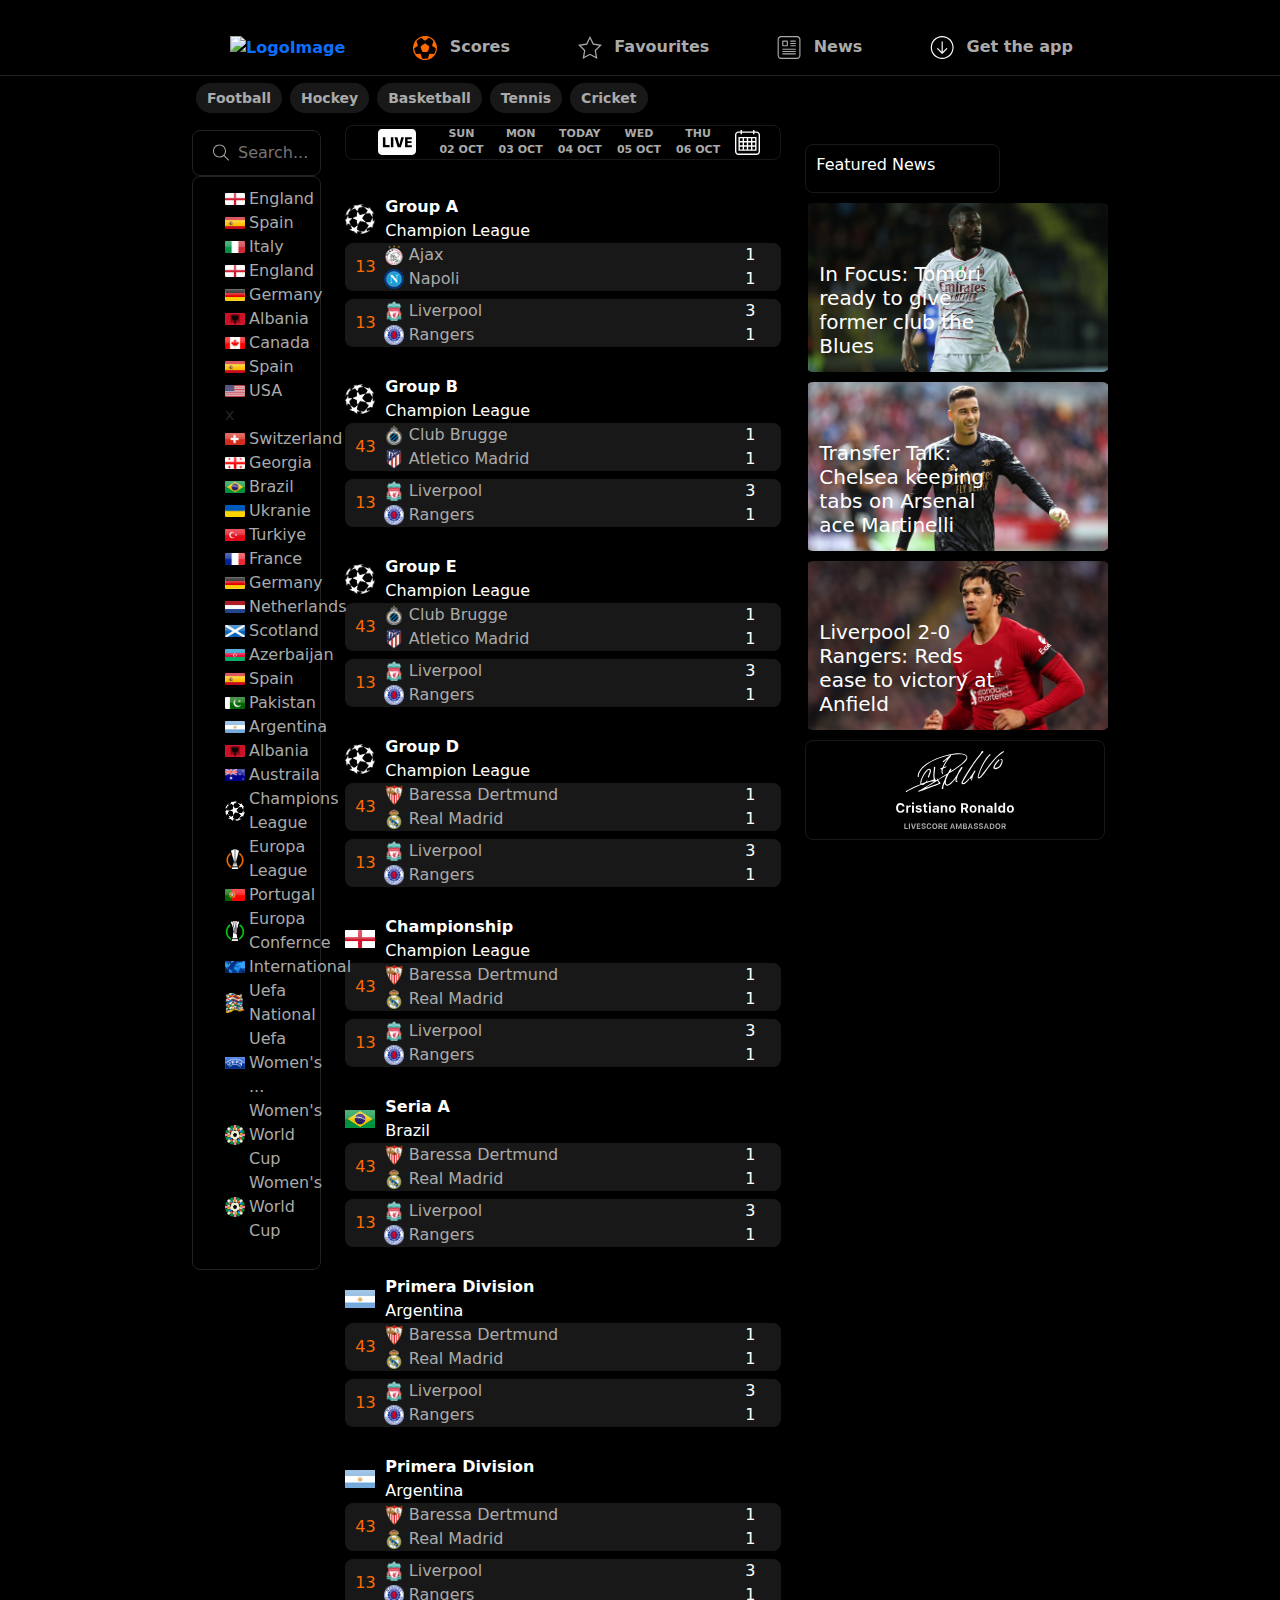
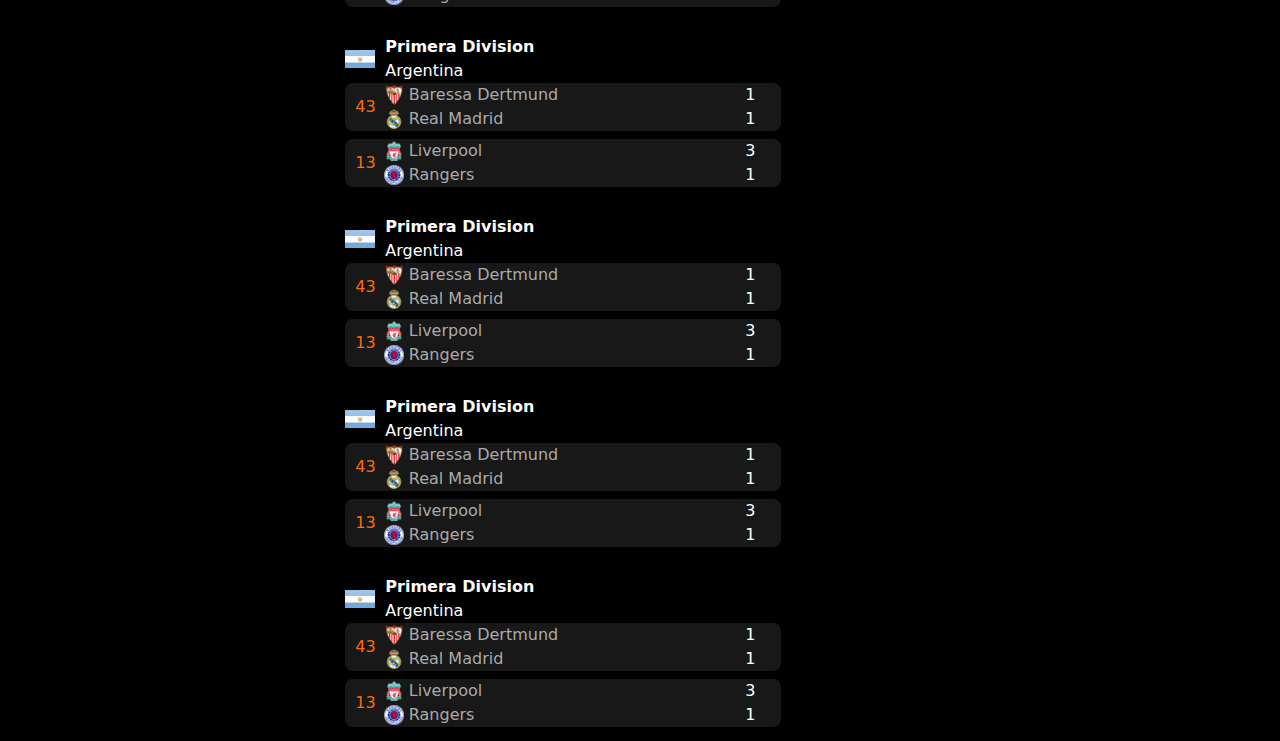
==== Index.html @ 285f4889 "added news page and sidebar for mobile display" ====
<!DOCTYPE html>
<html lang="en">
<head>
    <meta charset="UTF-8">
    <meta http-equiv="X-UA-Compatible" content="IE=edge">
    <meta name="viewport" content="width=device-width, initial-scale=1.0">
    <title>Document</title>
    <!-- Css Links -->
    <link rel="stylesheet" href="./assets/css/style.scss">
    <link rel="stylesheet" href="./assets/css/bootstrap.css">
    <link rel="stylesheet" href="./assets/css/style.css">
    <!-- CDNs -->
    <link rel="stylesheet" href="https://cdnjs.cloudflare.com/ajax/libs/font-awesome/6.2.0/css/all.min.css" integrity="sha512-xh6O/CkQoPOWDdYTDqeRdPCVd1SpvCA9XXcUnZS2FmJNp1coAFzvtCN9BmamE+4aHK8yyUHUSCcJHgXloTyT2A==" crossorigin="anonymous" referrerpolicy="no-referrer" />


    <!-- Slider Css Links -->
    <link rel="stylesheet" href="./slick/slick-theme.css">
    <link rel="stylesheet" href="./slick/slick.css">
</head>
<body>
    <!-- Header Section Start -->

       <header class="advertising-header" id="advertising-header">  
                 <!-- <img class="advertise-image" src="https://f2.cdn.ftd.agency/uploads/media/1/9/45091/v1/First_Dep_Athletes_97090az.gif" alt="">  -->
       </header> 
    
       <header id="Header">
            <div class="custom-container">
                <div class="header-all">
                    <div class="menu d-flex align-items-center">
                        <i id="menuIcon" class="fa-solid fa-bars hamburger-menu"></i>
                       <a href="./Index.html"> <img src="https://www.livescore.com/ls-web-assets/svgs/common/livescore-logo-b3b211143dccd9e22d164701d32a390f.svg" alt="LogoImage"></a>
                    </div>
                    <div class="menu d-flex align-items-center">
                       <a href="">
                        <img class="scores-icon header-common-icons" src="./assets/photos/football.svg" alt="Icon">
                        <span>Scores</span>
                       </a>
                    </div>
                    <div class="menu d-flex align-items-center">
                        <a href="">
                            <img class="favorite-icon header-common-icons" src="./assets/photos/star-favorite.svg" alt="Icon">
                            <span>Favourites</span>
                        </a>
                    </div>
                    <div class="menu d-flex align-items-center">
                        <a href="./News.html">
                            <img class="news-icon header-common-icons" src="./assets/photos/news-article.svg" alt="Icon">
                            <span>News</span>
                        </a>
                    </div>
                    <div class="menu d-flex align-items-center">
                       <a href="./GetApp.html">
                            <img class="get-app  header-common-icons" src="./assets/photos/get-app.svg" alt="Icon">
                            <span>Get the app</span>
                       </a>
                    </div>
                </div>
               
            </div>
       </header>

       <header id="HeaderPhone">
        <div class="custom-container">
           <div class="all">
                <i id="menuIcon" class="fa-solid fa-bars"></i>
                <img src="https://www.livescore.com/ls-web-assets/svgs/common/livescore-logo-b3b211143dccd9e22d164701d32a390f.svg" alt="">
                <i class="fa-solid fa-magnifying-glass"></i>
           </div>
        </div>
       </header>

    <!-- Hedader Section End -->

    <!-- Sidebar Section Start -->
       <section id="Sidebar" class="">
        <i id="closeIcon" class="fa-solid fa-xmark close-icon"></i>
            <div class="sidebar-logo">
                <img src="https://www.livescore.com/ls-web-assets/svgs/common/livescore-logo-b3b211143dccd9e22d164701d32a390f.svg" alt="">
            </div>
            <div class="sidebar-menu">
                <ul>
                    <li class="d-flex justify-content-start align-items-center mb-4">
                        <img class="sidebar-icons" src="/assets/photos/settings-icon.svg" alt="">
                        <span class="sidebar-menu-text">Settings</span>
                    </li>
                    <li class="d-flex justify-content-start align-items-center mb-4">
                        <img class="sidebar-icons" src="/assets/photos/what-is-new-icon.svg" alt="">
                        <span class="sidebar-menu-text">What's New</span>
                    </li>
                    <li class="d-flex justify-content-start align-items-center  mb-4">
                        <img class="sidebar-icons" src="/assets/photos/faq-icon.svg" alt="">
                        <span class="sidebar-menu-text">FAQ</span>
                    </li>
                    <li class="d-flex justify-content-start align-items-center  mb-4">
                        <img class="sidebar-icons" src="/assets/photos/message-box.svg" alt="">
                        <span class="sidebar-menu-text">Contact</span>
                    </li>
                    <li class="d-flex justify-content-start align-items-center  mb-4">
                        <img class="sidebar-icons" src="/assets/photos/fit.svg" alt="">
                        <span class="sidebar-menu-text">Advertise</span>
                    </li>
                    <li class="d-flex justify-content-start align-items-center  mb-4">
                        <img class="sidebar-icons" src="/assets/photos/mobile-img.svg" alt="">
                        <span class="sidebar-menu-text">Mobile</span>
                    </li>
                    <li class="d-flex justify-content-start align-items-center  mb-4">
                        <img class="sidebar-icons" src="/assets/photos/privacy.svg" alt="">
                        <span class="sidebar-menu-text">Privacy Notice</span>
                    </li>
                </ul>
            </div>
            <div class="sidebar-advertise">
                <div class="advertise-mobile-app">
                    <img src="./assets/photos/ls-logo.svg" alt="">
                    <span>Get instant notifications with the LiveScore app</span>
                </div>
                <div class="appstore-google">
                    <img src="./assets/photos/google_play-d5124d23c134d8a4693f7615d16462fa.webp" alt="">
                    <img src="./assets/photos/app_store-f26d940693193e7817576a67dde9b6cc.webp" alt="">
                </div>
                <div class="ambassador-advertise">
                    <img src="./assets/photos/ambassador.svg" alt="">
                </div>
            </div>
       </section>
    <!-- Sidebar Section End -->

     

    <!-- Hero Section Start -->
       <section id="Hero">
            <div class="custom-container">
                <div class="categoires">
                    <span class="category"><a href="">Football</a></span>
                    <span class="category"><a href="">Hockey</a></span>
                    <span class="category"><a href="">Basketball</a></span>
                    <span class="category"><a href="">Tennis</a></span>
                    <span class="category"><a href="">Cricket</a></span>
                </div>
                <div class="row">
                    <div class="col-md-2">
                        <div class="countries">
                            <div class="search-area d-flex">
                                <img class="search-icon me-2" src="./assets/photos/search-icon.svg" alt="">
                                <input id="searchInput" class="search-input" type="text" placeholder="Search...">
                            </div>
                            <div class="ligs">
                                <ul>
                                    <li class="list-group-item">
                                       <a href="">
                                        <div class="flag-and-name d-flex justify-content-start">
                                            <img class="flags me-1" src="./assets/photos/england.jpg" alt="">
                                            <span class="flag-names">England</span>
                                        </div>
                                       </a>
                                    </li>
                                    <li class="list-group-item">
                                       <a href="">
                                        <div class="flag-and-name d-flex justify-content-start">
                                            <img class="flags me-1" src="./assets/photos/spain.jpg" alt="">
                                            <span class="flag-names">Spain</span>
                                        </div>
                                       </a>
                                     </li>
                                     <li class="list-group-item">
                                        <a href="">
                                            <div class="flag-and-name d-flex justify-content-start">
                                                <img class="flags me-1" src="./assets/photos/italy.jpg" alt="">
                                                <span class="flag-names">Italy</span>
                                            </div>
                                        </a>
                                    </li>
                                    <li class="list-group-item">
                                       <a href="">
                                        <div class="flag-and-name d-flex justify-content-start">
                                            <img class="flags me-1" src="./assets/photos/england.jpg" alt="">
                                            <span class="flag-names">England</span>
                                        </div>
                                       </a>
                                    </li>
                                     <li class="list-group-item">
                                        <a href="">
                                            <div class="flag-and-name d-flex justify-content-start">
                                                <img class="flags me-1" src="./assets/photos/germany.jpg" alt="">
                                                <span class="flag-names">Germany</span>
                                            </div>
                                        </a>
                                     </li>
                                     <li class="list-group-item">
                                        <a href="">
                                         <div class="flag-and-name d-flex justify-content-start">
                                             <img class="flags me-1" src="./assets/photos/albanina.jpg" alt="">
                                             <span class="flag-names">Albania</span>
                                         </div>
                                        </a>
                                      </li>
                                      <li class="list-group-item">
                                        <a href="">
                                         <div class="flag-and-name d-flex justify-content-start">
                                             <img class="flags me-1" src="./assets/photos/canda.jpg" alt="">
                                             <span class="flag-names">Canada</span>
                                         </div>
                                        </a>
                                      </li>
                                      <li class="list-group-item">
                                        <a href="">
                                         <div class="flag-and-name d-flex justify-content-start">
                                             <img class="flags me-1" src="./assets/photos/spain.jpg" alt="">
                                             <span class="flag-names">Spain</span>
                                         </div>
                                        </a>
                                      </li>
                                      <li class="list-group-item">
                                        <a href="">
                                         <div class="flag-and-name d-flex justify-content-start">
                                             <img class="flags me-1" src="./assets/photos/usa.jpg" alt="">
                                             <span class="flag-names">USA</span>
                                         </div>
                                        </a>
                                      </li>
                                      <li class="list-group-item">x
                                        
                                            <a href="">
                                             <div class="flag-and-name d-flex justify-content-start">
                                                 <img class="flags me-1" src="./assets/photos/switzerland.jpg" alt="">
                                                 <span class="flag-names">Switzerland</span>
                                             </div>
                                            </a>
                                          
                                          <li class="list-group-item">
                                            <a href="">
                                             <div class="flag-and-name d-flex justify-content-start">
                                                 <img class="flags me-1" src="./assets/photos/georgia.jpg" alt="">
                                                 <span class="flag-names">Georgia</span>
                                             </div>
                                            </a>
                                          </li>
                                          <li class="list-group-item">
                                            <a href="">
                                                <div class="flag-and-name d-flex justify-content-start">
                                                    <img class="flags me-1" src="./assets/photos/brazil.jpg" alt="">
                                                    <span class="flag-names">Brazil</span>
                                                </div>
                                               </a>
                                          </li>
                                          

                                      <li class="list-group-item">
                                        <a href="">
                                         <div class="flag-and-name d-flex justify-content-start">
                                             <img class="flags me-1" src="./assets/photos/ukraine.jpg" alt="">
                                             <span class="flag-names">Ukranie</span>
                                         </div>
                                        </a>
                                      </li>
                                      <li class="list-group-item">
                                        <a href="">
                                         <div class="flag-and-name d-flex justify-content-start">
                                             <img class="flags me-1" src="./assets/photos/turkiye.jpg" alt="">
                                             <span class="flag-names">Turkiye</span>
                                         </div>
                                        </a>
                                      </li>
                                     <li class="list-group-item">
                                        <a href="">
                                            <div class="flag-and-name d-flex justify-content-start">
                                                <img class="flags me-1" src="./assets/photos/france.jpg" alt="">
                                                <span class="flag-names">France</span>
                                            </div>
                                        </a>
                                     </li>
                                     <li class="list-group-item">
                                        <a href="">
                                            <div class="flag-and-name d-flex justify-content-start">
                                                <img class="flags me-1" src="./assets/photos/germany.jpg" alt="">
                                                <span class="flag-names">Germany</span>
                                            </div>
                                        </a>
                                     </li>
                                     <li class="list-group-item">
                                       <a href="">
                                        <div class="flag-and-name d-flex justify-content-start">
                                            <img class="flags me-1" src="./assets/photos/holland.jpg" alt="">
                                            <span class="flag-names">Netherlands</span>
                                         </div>
                                       </a>
                                     </li>
                                     <li class="list-group-item">
                                       <a href="">
                                        <div class="flag-and-name d-flex justify-content-start">
                                            <img class="flags me-1" src="./assets/photos/scotland.jpg" alt="">
                                            <span class="flag-names">Scotland</span>
                                        </div>
                                       </a>
                                     </li>
                                     <li class="list-group-item">
                                        <a href="">
                                         <div class="flag-and-name d-flex justify-content-start">
                                             <img class="flags me-1" src="./assets/photos/azerbaijan.jpg" alt="">
                                             <span class="flag-names">Azerbaijan</span>
                                         </div>
                                        </a>
                                      </li>
                                     <li class="list-group-item">
                                        <a href="">
                                         <div class="flag-and-name d-flex justify-content-start">
                                             <img class="flags me-1" src="./assets/photos/spain.jpg" alt="">
                                             <span class="flag-names">Spain</span>
                                         </div>
                                        </a>
                                      </li>
                                      <li class="list-group-item">
                                        <a href="">
                                            <div class="flag-and-name d-flex justify-content-start">
                                                <img class="flags me-1" src="./assets/photos/pakistan.jpg" alt="">
                                                <span class="flag-names">Pakistan</span>
                                            </div>
                                        </a>
                                     </li>
                                     <li class="list-group-item">
                                        <a href="">
                                            <div class="flag-and-name d-flex justify-content-start">
                                                <img class="flags me-1" src="./assets/photos/argentina.jpg" alt="">
                                                <span class="flag-names">Argentina</span>
                                            </div>
                                        </a>
                                     </li>
                                     <li class="list-group-item">
                                        <a href="">
                                            <div class="flag-and-name d-flex justify-content-start">
                                                <img class="flags me-1" src="./assets/photos/albanina.jpg" alt="">
                                                <span class="flag-names">Albania</span>
                                            </div>
                                        </a>
                                     </li>
                                     <li class="list-group-item">
                                        <a href="">
                                            <div class="flag-and-name d-flex justify-content-start">
                                                <img class="flags me-1" src="./assets/photos/austraila.jpg" alt="">
                                                <span class="flag-names">Austraila</span>
                                            </div>
                                        </a>
                                     </li>
                                     <li class="list-group-item">
                                        <a href="">
                                            <div class="flag-and-name d-flex justify-content-start">
                                                <img class="flags me-1" src="./assets/photos/champions-league.png" alt="">
                                                <span class="flag-names">Champions League</span>
                                            </div>
                                        </a>
                                     </li>
                                     <li class="list-group-item">
                                        <a href="">
                                            <div class="flag-and-name d-flex justify-content-start">
                                                <img class="flags me-1" src="./assets/photos/europa-league.png" alt="">
                                                <span class="flag-names">Europa League</span>
                                            </div>
                                        </a>
                                     </li>
                                     <li class="list-group-item">
                                        <a href="">
                                            <div class="flag-and-name d-flex justify-content-start">
                                                <img class="flags me-1" src="./assets/photos/protugal.jpg" alt="">
                                                <span class="flag-names">Portugal</span>
                                            </div>
                                        </a>
                                     </li>                        
                                     <li class="list-group-item">
                                        <a href="">
                                            <div class="flag-and-name d-flex justify-content-start">
                                                <img class="flags me-1" src="./assets/photos/europa-conference-league.png" alt="">
                                                <span class="flag-names">Europa Confernce</span>
                                            </div>
                                        </a>
                                     </li>
                                     <li class="list-group-item">
                                       <a href="">
                                        <div class="flag-and-name d-flex justify-content-start">
                                            <img class="flags me-1" src="./assets/photos/international.jpg" alt="">
                                            <span class="flag-names">International</span>
                                        </div>
                                       </a>
                                     </li>
                                     <li class="list-group-item">
                                       <a href="">
                                        <div class="flag-and-name d-flex justify-content-start">
                                            <img class="flags me-1" src="./assets/photos/uefa-nations.png">
                                            <span class="flag-names">Uefa National</span>
                                        </div>
                                       </a>
                                     </li>
                                     <li class="list-group-item">
                                       <a href="">
                                        <div class="flag-and-name d-flex justify-content-start">
                                            <img class="flags me-1" src="./assets/photos/uefa-womens.jpg" alt="">
                                            <span class="flag-names">Uefa Women's ...</span>
                                        </div>
                                       </a>
                                     </li>
                                     <li class="list-group-item">
                                        <a href="">
                                         <div class="flag-and-name d-flex justify-content-start">
                                             <img class="flags me-1" src="./assets/photos/womens-world-cup.png" alt="">
                                             <span class="flag-names">Women's World Cup</span>
                                         </div>
                                        </a>
                                    </li>
                                    <li class="list-group-item">
                                        <a href="">
                                         <div class="flag-and-name d-flex justify-content-start">
                                             <img class="flags me-1" src="./assets/photos/womens-world-cup.png" alt="">
                                             <span class="flag-names">Women's World Cup</span>
                                         </div>
                                        </a>
                                    </li>
                                </ul>
                            </div>
                        </div>  
                    </div>
                    <div class="col-md-6 col-12">
                        <div class="times">
                            <ul class="time-menu">
                                <li class="selection">
                                    <img class="live-logo me-2" src="./assets/photos/live-logo.svg" alt="">
                                </li>
                                <li class="selection">
                                   <span class="time-text">sun</span>
                                   <span class="time-text">02 oct</span>
                                </li>
                                <li class="selection">
                                    <span class="time-text">mon</span>
                                    <span class="time-text">03 oct</span>
                                 </li>
                                 <li class="selection">
                                    <span class="time-text">today</span>
                                    <span class="time-text">04 oct</span>
                                 </li>
                                 <li class="selection">
                                    <span class="time-text">wed</span>
                                    <span class="time-text">05 oct</span>
                                 </li>
                                 <li class="selection">
                                    <span class="time-text">thu</span>
                                    <span class="time-text">06 oct</span>
                                 </li>
                                 <li class="selection">
                                    <img class="calendar-img" src="./assets/photos/calendar-img.svg" alt="">
                                    
                                    
                                 </li>
                            </ul>
                        </div>

                        <div class="matches">
                            <div class="category-header">
                                <a href="">
                                  
                                    <div class="all">
                                        <div class="left">
                                            <img class="champion-league-logo" src="./assets/photos/champions-league.png" alt="">
                                          <div class="text">
                                              <div class="description">Group A</div>
                                              <span class="league">Champion League</span>
                                          </div>
                                        </div>
                                        <div class="right">
                                            <i class="fa-solid fa-angle-right"></i>
                                        </div>
                                    </div>
                                  
                                </a>
                            </div>
                            <div class="match-result">
                                <div class="content d-flex justify-content-between">                    
                                    <div class="teams">
                                       <span class="current-time me-2">13</span>
                                      <div class="team-all">
                                        <div class="team1">
                                            <img class="team-img" src="./assets/photos/ajax.png">
                                            <span class="team-name">Ajax</span>
                                        </div>
                                        <div class="team2">
                                            <img class="team-img" src="./assets/photos/napoli.png">
                                            <span class="team-name">Napoli</span>
                                        </div>
                                      </div>
                                    </div>
                                    <div class="current-scores d-flex align-items-center">
                                        <div class="scores-area">
                                            <div>1</div>
                                            <div>1</div>
                                        </div>
                                        <i class="fa-regular fa-star ms-3"></i> 
                                    </div>
                                </div>
                                <div class="content d-flex justify-content-between mt-2">                    
                                    <div class="teams">
                                       <span class="current-time me-2">13</span>
                                      <div class="team-all">
                                        <div class="team1">
                                            <img class="team-img" src="./assets/photos/liverpool.png">
                                            <span class="team-name">Liverpool</span>
                                        </div>
                                        <div class="team2">
                                            <img class="team-img" src="./assets/photos/rangers.png">
                                            <span class="team-name">Rangers</span>
                                        </div>
                                      </div>
                                    </div>
                                    <div class="current-scores d-flex align-items-center">
                                        <div class="scores-area">
                                            <div>3</div>
                                            <div>1</div>
                                        </div>
                                        <i class="fa-regular fa-star ms-3"></i> 
                                    </div>
                                </div>
                            </div>
                        </div>
                        <div class="matches">
                            <div class="category-header">
                                <a href="">
                                  
                                    <div class="all">
                                        <div class="left">
                                            <img class="champion-league-logo" src="./assets/photos/champions-league.png" alt="">
                                          <div class="text">
                                              <div class="description">Group B</div>
                                              <span class="league">Champion League</span>
                                          </div>
                                        </div>
                                        <div class="right">
                                            <i class="fa-solid fa-angle-right"></i>
                                        </div>
                                    </div>
                                  
                                </a>
                            </div>
                            <div class="match-result">
                                <div class="content d-flex justify-content-between">                    
                                    <div class="teams">
                                       <span class="current-time me-2">43</span>
                                      <div class="team-all">
                                        <div class="team1">
                                            <img class="team-img" src="./assets/photos/club-brugge.png">
                                            <span class="team-name">Club Brugge</span>
                                        </div>
                                        <div class="team2">
                                            <img class="team-img" src="./assets/photos/atletico madrid.png">
                                            <span class="team-name">Atletico Madrid</span>
                                        </div>
                                      </div>
                                    </div>
                                    <div class="current-scores d-flex align-items-center">
                                        <div class="scores-area">
                                            <div>1</div>
                                            <div>1</div>
                                        </div>
                                        <i class="fa-regular fa-star ms-3"></i> 
                                    </div>
                                </div>
                                <div class="content d-flex justify-content-between mt-2">                    
                                    <div class="teams">
                                       <span class="current-time me-2">13</span>
                                      <div class="team-all">
                                        <div class="team1">
                                            <img class="team-img" src="./assets/photos/liverpool.png">
                                            <span class="team-name">Liverpool</span>
                                        </div>
                                        <div class="team2">
                                            <img class="team-img" src="./assets/photos/rangers.png">
                                            <span class="team-name">Rangers</span>
                                        </div>
                                      </div>
                                    </div>
                                    <div class="current-scores d-flex align-items-center">
                                        <div class="scores-area">
                                            <div>3</div>
                                            <div>1</div>
                                        </div>
                                        <i class="fa-regular fa-star ms-3"></i> 
                                    </div>
                                </div>
                            </div>
                        </div>
                        <div class="matches">
                            <div class="category-header">
                                <a href="">
                                  
                                    <div class="all">
                                        <div class="left">
                                            <img class="champion-league-logo" src="./assets/photos/champions-league.png" alt="">
                                          <div class="text">
                                              <div class="description">Group E</div>
                                              <span class="league">Champion League</span>
                                          </div>
                                        </div>
                                        <div class="right">
                                            <i class="fa-solid fa-angle-right"></i>
                                        </div>
                                    </div>
                                  
                                </a>
                            </div>
                            <div class="match-result">
                                <div class="content d-flex justify-content-between">                    
                                    <div class="teams">
                                       <span class="current-time me-2">43</span>
                                      <div class="team-all">
                                        <div class="team1">
                                            <img class="team-img" src="./assets/photos/club-brugge.png">
                                            <span class="team-name">Club Brugge</span>
                                        </div>
                                        <div class="team2">
                                            <img class="team-img" src="./assets/photos/atletico madrid.png">
                                            <span class="team-name">Atletico Madrid</span>
                                        </div>
                                      </div>
                                    </div>
                                    <div class="current-scores d-flex align-items-center">
                                        <div class="scores-area">
                                            <div>1</div>
                                            <div>1</div>
                                        </div>
                                        <i class="fa-regular fa-star ms-3"></i> 
                                    </div>
                                </div>
                                <div class="content d-flex justify-content-between mt-2">                    
                                    <div class="teams">
                                       <span class="current-time me-2">13</span>
                                      <div class="team-all">
                                        <div class="team1">
                                            <img class="team-img" src="./assets/photos/liverpool.png">
                                            <span class="team-name">Liverpool</span>
                                        </div>
                                        <div class="team2">
                                            <img class="team-img" src="./assets/photos/rangers.png">
                                            <span class="team-name">Rangers</span>
                                        </div>
                                      </div>
                                    </div>
                                    <div class="current-scores d-flex align-items-center">
                                        <div class="scores-area">
                                            <div>3</div>
                                            <div>1</div>
                                        </div>
                                        <i class="fa-regular fa-star ms-3"></i> 
                                    </div>
                                </div>
                            </div>
                        </div>
                        <div class="matches">
                            <div class="category-header">
                                <a href="">
                                  
                                    <div class="all">
                                        <div class="left">
                                            <img class="champion-league-logo" src="./assets/photos/champions-league.png" alt="">
                                          <div class="text">
                                              <div class="description">Group D</div>
                                              <span class="league">Champion League</span>
                                          </div>
                                        </div>
                                        <div class="right">
                                            <i class="fa-solid fa-angle-right"></i>
                                        </div>
                                    </div>
                                  
                                </a>
                            </div>
                            <div class="match-result">
                                <div class="content d-flex justify-content-between">                    
                                    <div class="teams">
                                       <span class="current-time me-2">43</span>
                                      <div class="team-all">
                                        <div class="team1">
                                            <img class="team-img" src="./assets/photos/baressa-dertmond.png">
                                            <span class="team-name">Baressa Dertmund</span>
                                        </div>
                                        <div class="team2">
                                            <img class="team-img" src="./assets/photos/realmadrid.png">
                                            <span class="team-name">Real Madrid</span>
                                        </div>
                                      </div>
                                    </div>
                                    <div class="current-scores d-flex align-items-center">
                                        <div class="scores-area">
                                            <div>1</div>
                                            <div>1</div>
                                        </div>
                                        <i class="fa-regular fa-star ms-3"></i> 
                                    </div>
                                </div>
                                <div class="content d-flex justify-content-between mt-2">                    
                                    <div class="teams">
                                       <span class="current-time me-2">13</span>
                                      <div class="team-all">
                                        <div class="team1">
                                            <img class="team-img" src="./assets/photos/liverpool.png">
                                            <span class="team-name">Liverpool</span>
                                        </div>
                                        <div class="team2">
                                            <img class="team-img" src="./assets/photos/rangers.png">
                                            <span class="team-name">Rangers</span>
                                        </div>
                                      </div>
                                    </div>
                                    <div class="current-scores d-flex align-items-center">
                                        <div class="scores-area">
                                            <div>3</div>
                                            <div>1</div>
                                        </div>
                                        <i class="fa-regular fa-star ms-3"></i> 
                                    </div>
                                </div>
                            </div>
                        </div>
                        <div class="matches">
                            <div class="category-header">
                                <a href="">
                                  
                                    <div class="all">
                                        <div class="left">
                                            <img class="champion-league-logo" src="./assets/photos/england.jpg" alt="">
                                          <div class="text">
                                              <div class="description">Championship</div>
                                              <span class="league">Champion League</span>
                                          </div>
                                        </div>
                                        <div class="right">
                                            <i class="fa-solid fa-angle-right"></i>
                                        </div>
                                    </div>
                                  
                                </a>
                            </div>
                            <div class="match-result">
                                <div class="content d-flex justify-content-between">                    
                                    <div class="teams">
                                       <span class="current-time me-2">43</span>
                                      <div class="team-all">
                                        <div class="team1">
                                            <img class="team-img" src="./assets/photos/baressa-dertmond.png">
                                            <span class="team-name">Baressa Dertmund</span>
                                        </div>
                                        <div class="team2">
                                            <img class="team-img" src="./assets/photos/realmadrid.png">
                                            <span class="team-name">Real Madrid</span>
                                        </div>
                                      </div>
                                    </div>
                                    <div class="current-scores d-flex align-items-center">
                                        <div class="scores-area">
                                            <div>1</div>
                                            <div>1</div>
                                        </div>
                                        <i class="fa-regular fa-star ms-3"></i> 
                                    </div>
                                </div>
                                <div class="content d-flex justify-content-between mt-2">                    
                                    <div class="teams">
                                       <span class="current-time me-2">13</span>
                                      <div class="team-all">
                                        <div class="team1">
                                            <img class="team-img" src="./assets/photos/liverpool.png">
                                            <span class="team-name">Liverpool</span>
                                        </div>
                                        <div class="team2">
                                            <img class="team-img" src="./assets/photos/rangers.png">
                                            <span class="team-name">Rangers</span>
                                        </div>
                                      </div>
                                    </div>
                                    <div class="current-scores d-flex align-items-center">
                                        <div class="scores-area">
                                            <div>3</div>
                                            <div>1</div>
                                        </div>
                                        <i class="fa-regular fa-star ms-3"></i> 
                                    </div>
                                </div>
                            </div>
                        </div>
                        <div class="matches">
                            <div class="category-header">
                                <a href="">
                                  
                                    <div class="all">
                                        <div class="left">
                                            <img class="champion-league-logo" src="./assets/photos/brazil.jpg" alt="">
                                          <div class="text">
                                              <div class="description">Seria A</div>
                                              <span class="league">Brazil</span>
                                          </div>
                                        </div>
                                        <div class="right">
                                            <i class="fa-solid fa-angle-right"></i>
                                        </div>
                                    </div>
                                  
                                </a>
                            </div>
                            <div class="match-result">
                                <div class="content d-flex justify-content-between">                    
                                    <div class="teams">
                                       <span class="current-time me-2">43</span>
                                      <div class="team-all">
                                        <div class="team1">
                                            <img class="team-img" src="./assets/photos/baressa-dertmond.png">
                                            <span class="team-name">Baressa Dertmund</span>
                                        </div>
                                        <div class="team2">
                                            <img class="team-img" src="./assets/photos/realmadrid.png">
                                            <span class="team-name">Real Madrid</span>
                                        </div>
                                      </div>
                                    </div>
                                    <div class="current-scores d-flex align-items-center">
                                        <div class="scores-area">
                                            <div>1</div>
                                            <div>1</div>
                                        </div>
                                        <i class="fa-regular fa-star ms-3"></i> 
                                    </div>
                                </div>
                                <div class="content d-flex justify-content-between mt-2">                    
                                    <div class="teams">
                                       <span class="current-time me-2">13</span>
                                      <div class="team-all">
                                        <div class="team1">
                                            <img class="team-img" src="./assets/photos/liverpool.png">
                                            <span class="team-name">Liverpool</span>
                                        </div>
                                        <div class="team2">
                                            <img class="team-img" src="./assets/photos/rangers.png">
                                            <span class="team-name">Rangers</span>
                                        </div>
                                      </div>
                                    </div>
                                    <div class="current-scores d-flex align-items-center">
                                        <div class="scores-area">
                                            <div>3</div>
                                            <div>1</div>
                                        </div>
                                        <i class="fa-regular fa-star ms-3"></i> 
                                    </div>
                                </div>
                            </div>
                        </div>
                        <div class="matches">
                            <div class="category-header">
                                <a href="">
                                  
                                    <div class="all">
                                        <div class="left">
                                            <img class="champion-league-logo" src="./assets/photos/argentina.jpg" alt="">
                                          <div class="text">
                                              <div class="description">Primera Division</div>
                                              <span class="league">Argentina</span>
                                          </div>
                                        </div>
                                        <div class="right">
                                            <i class="fa-solid fa-angle-right"></i>
                                        </div>
                                    </div>
                                  
                                </a>
                            </div>
                            <div class="match-result">
                                <div class="content d-flex justify-content-between">                    
                                    <div class="teams">
                                       <span class="current-time me-2">43</span>
                                      <div class="team-all">
                                        <div class="team1">
                                            <img class="team-img" src="./assets/photos/baressa-dertmond.png">
                                            <span class="team-name">Baressa Dertmund</span>
                                        </div>
                                        <div class="team2">
                                            <img class="team-img" src="./assets/photos/realmadrid.png">
                                            <span class="team-name">Real Madrid</span>
                                        </div>
                                      </div>
                                    </div>
                                    <div class="current-scores d-flex align-items-center">
                                        <div class="scores-area">
                                            <div>1</div>
                                            <div>1</div>
                                        </div>
                                        <i class="fa-regular fa-star ms-3"></i> 
                                    </div>
                                </div>
                                <div class="content d-flex justify-content-between mt-2">                    
                                    <div class="teams">
                                       <span class="current-time me-2">13</span>
                                      <div class="team-all">
                                        <div class="team1">
                                            <img class="team-img" src="./assets/photos/liverpool.png">
                                            <span class="team-name">Liverpool</span>
                                        </div>
                                        <div class="team2">
                                            <img class="team-img" src="./assets/photos/rangers.png">
                                            <span class="team-name">Rangers</span>
                                        </div>
                                      </div>
                                    </div>
                                    <div class="current-scores d-flex align-items-center">
                                        <div class="scores-area">
                                            <div>3</div>
                                            <div>1</div>
                                        </div>
                                        <i class="fa-regular fa-star ms-3"></i> 
                                    </div>
                                </div>
                            </div>
                        </div>
                        <div class="matches">
                            <div class="category-header">
                                <a href="">
                                  
                                    <div class="all">
                                        <div class="left">
                                            <img class="champion-league-logo" src="./assets/photos/argentina.jpg" alt="">
                                          <div class="text">
                                              <div class="description">Primera Division</div>
                                              <span class="league">Argentina</span>
                                          </div>
                                        </div>
                                        <div class="right">
                                            <i class="fa-solid fa-angle-right"></i>
                                        </div>
                                    </div>
                                  
                                </a>
                            </div>
                            <div class="match-result">
                                <div class="content d-flex justify-content-between">                    
                                    <div class="teams">
                                       <span class="current-time me-2">43</span>
                                      <div class="team-all">
                                        <div class="team1">
                                            <img class="team-img" src="./assets/photos/baressa-dertmond.png">
                                            <span class="team-name">Baressa Dertmund</span>
                                        </div>
                                        <div class="team2">
                                            <img class="team-img" src="./assets/photos/realmadrid.png">
                                            <span class="team-name">Real Madrid</span>
                                        </div>
                                      </div>
                                    </div>
                                    <div class="current-scores d-flex align-items-center">
                                        <div class="scores-area">
                                            <div>1</div>
                                            <div>1</div>
                                        </div>
                                        <i class="fa-regular fa-star ms-3"></i> 
                                    </div>
                                </div>
                                <div class="content d-flex justify-content-between mt-2">                    
                                    <div class="teams">
                                       <span class="current-time me-2">13</span>
                                      <div class="team-all">
                                        <div class="team1">
                                            <img class="team-img" src="./assets/photos/liverpool.png">
                                            <span class="team-name">Liverpool</span>
                                        </div>
                                        <div class="team2">
                                            <img class="team-img" src="./assets/photos/rangers.png">
                                            <span class="team-name">Rangers</span>
                                        </div>
                                      </div>
                                    </div>
                                    <div class="current-scores d-flex align-items-center">
                                        <div class="scores-area">
                                            <div>3</div>
                                            <div>1</div>
                                        </div>
                                        <i class="fa-regular fa-star ms-3"></i> 
                                    </div>
                                </div>
                            </div>
                        </div>
                        <div class="matches">
                            <div class="category-header">
                                <a href="">
                                  
                                    <div class="all">
                                        <div class="left">
                                            <img class="champion-league-logo" src="./assets/photos/argentina.jpg" alt="">
                                          <div class="text">
                                              <div class="description">Primera Division</div>
                                              <span class="league">Argentina</span>
                                          </div>
                                        </div>
                                        <div class="right">
                                            <i class="fa-solid fa-angle-right"></i>
                                        </div>
                                    </div>
                                  
                                </a>
                            </div>
                            <div class="match-result">
                                <div class="content d-flex justify-content-between">                    
                                    <div class="teams">
                                       <span class="current-time me-2">43</span>
                                      <div class="team-all">
                                        <div class="team1">
                                            <img class="team-img" src="./assets/photos/baressa-dertmond.png">
                                            <span class="team-name">Baressa Dertmund</span>
                                        </div>
                                        <div class="team2">
                                            <img class="team-img" src="./assets/photos/realmadrid.png">
                                            <span class="team-name">Real Madrid</span>
                                        </div>
                                      </div>
                                    </div>
                                    <div class="current-scores d-flex align-items-center">
                                        <div class="scores-area">
                                            <div>1</div>
                                            <div>1</div>
                                        </div>
                                        <i class="fa-regular fa-star ms-3"></i> 
                                    </div>
                                </div>
                                <div class="content d-flex justify-content-between mt-2">                    
                                    <div class="teams">
                                       <span class="current-time me-2">13</span>
                                      <div class="team-all">
                                        <div class="team1">
                                            <img class="team-img" src="./assets/photos/liverpool.png">
                                            <span class="team-name">Liverpool</span>
                                        </div>
                                        <div class="team2">
                                            <img class="team-img" src="./assets/photos/rangers.png">
                                            <span class="team-name">Rangers</span>
                                        </div>
                                      </div>
                                    </div>
                                    <div class="current-scores d-flex align-items-center">
                                        <div class="scores-area">
                                            <div>3</div>
                                            <div>1</div>
                                        </div>
                                        <i class="fa-regular fa-star ms-3"></i> 
                                    </div>
                                </div>
                            </div>
                        </div>
                        <div class="matches">
                            <div class="category-header">
                                <a href="">
                                  
                                    <div class="all">
                                        <div class="left">
                                            <img class="champion-league-logo" src="./assets/photos/argentina.jpg" alt="">
                                          <div class="text">
                                              <div class="description">Primera Division</div>
                                              <span class="league">Argentina</span>
                                          </div>
                                        </div>
                                        <div class="right">
                                            <i class="fa-solid fa-angle-right"></i>
                                        </div>
                                    </div>
                                  
                                </a>
                            </div>
                            <div class="match-result">
                                <div class="content d-flex justify-content-between">                    
                                    <div class="teams">
                                       <span class="current-time me-2">43</span>
                                      <div class="team-all">
                                        <div class="team1">
                                            <img class="team-img" src="./assets/photos/baressa-dertmond.png">
                                            <span class="team-name">Baressa Dertmund</span>
                                        </div>
                                        <div class="team2">
                                            <img class="team-img" src="./assets/photos/realmadrid.png">
                                            <span class="team-name">Real Madrid</span>
                                        </div>
                                      </div>
                                    </div>
                                    <div class="current-scores d-flex align-items-center">
                                        <div class="scores-area">
                                            <div>1</div>
                                            <div>1</div>
                                        </div>
                                        <i class="fa-regular fa-star ms-3"></i> 
                                    </div>
                                </div>
                                <div class="content d-flex justify-content-between mt-2">                    
                                    <div class="teams">
                                       <span class="current-time me-2">13</span>
                                      <div class="team-all">
                                        <div class="team1">
                                            <img class="team-img" src="./assets/photos/liverpool.png">
                                            <span class="team-name">Liverpool</span>
                                        </div>
                                        <div class="team2">
                                            <img class="team-img" src="./assets/photos/rangers.png">
                                            <span class="team-name">Rangers</span>
                                        </div>
                                      </div>
                                    </div>
                                    <div class="current-scores d-flex align-items-center">
                                        <div class="scores-area">
                                            <div>3</div>
                                            <div>1</div>
                                        </div>
                                        <i class="fa-regular fa-star ms-3"></i> 
                                    </div>
                                </div>
                            </div>
                        </div>
                        <div class="matches">
                            <div class="category-header">
                                <a href="">
                                  
                                    <div class="all">
                                        <div class="left">
                                            <img class="champion-league-logo" src="./assets/photos/argentina.jpg" alt="">
                                          <div class="text">
                                              <div class="description">Primera Division</div>
                                              <span class="league">Argentina</span>
                                          </div>
                                        </div>
                                        <div class="right">
                                            <i class="fa-solid fa-angle-right"></i>
                                        </div>
                                    </div>
                                  
                                </a>
                            </div>
                            <div class="match-result">
                                <div class="content d-flex justify-content-between">                    
                                    <div class="teams">
                                       <span class="current-time me-2">43</span>
                                      <div class="team-all">
                                        <div class="team1">
                                            <img class="team-img" src="./assets/photos/baressa-dertmond.png">
                                            <span class="team-name">Baressa Dertmund</span>
                                        </div>
                                        <div class="team2">
                                            <img class="team-img" src="./assets/photos/realmadrid.png">
                                            <span class="team-name">Real Madrid</span>
                                        </div>
                                      </div>
                                    </div>
                                    <div class="current-scores d-flex align-items-center">
                                        <div class="scores-area">
                                            <div>1</div>
                                            <div>1</div>
                                        </div>
                                        <i class="fa-regular fa-star ms-3"></i> 
                                    </div>
                                </div>
                                <div class="content d-flex justify-content-between mt-2">                    
                                    <div class="teams">
                                       <span class="current-time me-2">13</span>
                                      <div class="team-all">
                                        <div class="team1">
                                            <img class="team-img" src="./assets/photos/liverpool.png">
                                            <span class="team-name">Liverpool</span>
                                        </div>
                                        <div class="team2">
                                            <img class="team-img" src="./assets/photos/rangers.png">
                                            <span class="team-name">Rangers</span>
                                        </div>
                                      </div>
                                    </div>
                                    <div class="current-scores d-flex align-items-center">
                                        <div class="scores-area">
                                            <div>3</div>
                                            <div>1</div>
                                        </div>
                                        <i class="fa-regular fa-star ms-3"></i> 
                                    </div>
                                </div>
                            </div>
                        </div>
                        <div class="matches">
                            <div class="category-header">
                                <a href="">
                                  
                                    <div class="all">
                                        <div class="left">
                                            <img class="champion-league-logo" src="./assets/photos/argentina.jpg" alt="">
                                          <div class="text">
                                              <div class="description">Primera Division</div>
                                              <span class="league">Argentina</span>
                                          </div>
                                        </div>
                                        <div class="right">
                                            <i class="fa-solid fa-angle-right"></i>
                                        </div>
                                    </div>
                                  
                                </a>
                            </div>
                            <div class="match-result">
                                <div class="content d-flex justify-content-between">                    
                                    <div class="teams">
                                       <span class="current-time me-2">43</span>
                                      <div class="team-all">
                                        <div class="team1">
                                            <img class="team-img" src="./assets/photos/baressa-dertmond.png">
                                            <span class="team-name">Baressa Dertmund</span>
                                        </div>
                                        <div class="team2">
                                            <img class="team-img" src="./assets/photos/realmadrid.png">
                                            <span class="team-name">Real Madrid</span>
                                        </div>
                                      </div>
                                    </div>
                                    <div class="current-scores d-flex align-items-center">
                                        <div class="scores-area">
                                            <div>1</div>
                                            <div>1</div>
                                        </div>
                                        <i class="fa-regular fa-star ms-3"></i> 
                                    </div>
                                </div>
                                <div class="content d-flex justify-content-between mt-2">                    
                                    <div class="teams">
                                       <span class="current-time me-2">13</span>
                                      <div class="team-all">
                                        <div class="team1">
                                            <img class="team-img" src="./assets/photos/liverpool.png">
                                            <span class="team-name">Liverpool</span>
                                        </div>
                                        <div class="team2">
                                            <img class="team-img" src="./assets/photos/rangers.png">
                                            <span class="team-name">Rangers</span>
                                        </div>
                                      </div>
                                    </div>
                                    <div class="current-scores d-flex align-items-center">
                                        <div class="scores-area">
                                            <div>3</div>
                                            <div>1</div>
                                        </div>
                                        <i class="fa-regular fa-star ms-3"></i> 
                                    </div>
                                </div>
                            </div>
                        </div>
                    </div>

                    <div class="col-md-4">
                        <div class="spain-advertising mb-4">
                            <!-- <img src="./assets/photos/little_advertising.gif" alt=""> -->
                        </div>
                        <div class="advertising-2">
                            <!-- <img src="./assets/photos/advertising2.gif" alt=""> -->
                        </div>
                        <div class="news-header">
                            <h6>Featured News</h6>
                            <i class="fa-solid fa-angle-right"></i>
                        </div>
                        <div class="news">
                          
                            <div class="news-content">
                                <img class="news-photo" src="./assets/photos/news_test_photo.jpg" alt="photo">
                                <div class="news-text">
                                    <h2>In Focus: Tomori ready to give former club the Blues</h2>
                                </div>
                            </div>
                        </div>
                        <div class="news">
                            <div class="news-content">
                                <img class="news-photo" src="./assets/photos/news_test_photo2.jpg" alt="photo">
                                <div class="news-text">
                                    <h2>Transfer Talk: Chelsea keeping tabs on Arsenal ace Martinelli</h2>
                                </div>
                            </div>
                        </div>
                        <div class="news">
                            <div class="news-content">
                                <img class="news-photo" src="./assets/photos/news_test_photo3jpg.jpg" alt="photo">
                                <div class="news-text">
                                    <h2>Liverpool 2-0 Rangers: Reds ease to victory at Anfield</h2>
                                </div>
                            </div>
                        </div>
                        <div class="news">
                            <div class="news-content">
                                <img class="news-photo-ambassador" src="./assets/photos/ambassador.svg" alt="photo">
                            </div>
                        </div>
                        <div class="advertising-banner">
                            <!-- <img class="mt-3" src="./assets/photos/advevtising-banner.gif" alt=""> -->
                        </div>
                    </div>
                    </div>
                </div>
            </div>
       </section>
    <!-- Hero Section End -->
       
    <!-- JQuery -->
    <script type="text/javascript" src="//code.jquery.com/jquery-1.11.0.min.js"></script>
    <script type="text/javascript" src="//code.jquery.com/jquery-migrate-1.2.1.min.js"></script>
     <!-- Slider Scripts -->
    <script src="./slick/slick.min.js"></script>
    <!-- App JS -->
    <script src="./assets/js/slider.js"></script>
    <script src="./assets/js/filter.js"></script>
    <script src="./assets/js/app.js"></script>
</body>
</html>
---- assets/css/style.css ----
#categorySlider {
  padding: 30px 0;
  background-color: #000;
  position: relative;
}
#categorySlider .slide-category-content {
  font-size: 14px;
  padding: 6px 10px;
  border-radius: 17.5px;
  border: 1px solid #181818;
  color: #fff;
  font-weight: 700;
  background: #222;
}
#categorySlider .prev-button {
  background-color: black;
  color: #ff6b00;
  position: absolute;
  top: 31%;
  left: 170px;
  font-size: 20px;
}
#categorySlider .next-button {
  background-color: black;
  color: #ff6b00;
  position: absolute;
  top: 31%;
  right: 170px;
  font-size: 20px;
}

#NewsSlider {
  position: relative;
  background-color: #222;
}
#NewsSlider .slide-news-content {
  width: 60% !important;
}
#NewsSlider img {
  width: 53%;
  height: 186px;
  -o-object-fit: contain;
     object-fit: contain;
  border-radius: 33px;
}
#NewsSlider .text1 {
  position: absolute;
  bottom: 10px;
  left: 112px;
  color: #fff;
  font-size: 10px;
  width: 50%;
}
#NewsSlider h3 {
  font-size: 17px;
  width: 20%;
}

#HeroNews {
  background-color: #000;
  z-index: -1;
}
#HeroNews .right-content {
  border: 1px solid #222;
}
#HeroNews .ambassador-advertise {
  padding: 0px 40px;
  border: 1px solid #181818;
  width: 300px;
}
#HeroNews .ambassador-advertise img {
  width: 220px;
  height: 179px;
  -o-object-fit: contain;
     object-fit: contain;
  padding: 10px 10px;
}
#HeroNews .news-header {
  color: #fdfdfd;
  margin: 0;
  padding: 15px;
  border-bottom: 1px solid #222;
  border-top: 1px solid #222;
}
#HeroNews .news-header h3 {
  font-size: 16px;
  font-weight: 700;
}
#HeroNews .news-content {
  display: flex;
  justify-content: center;
  align-items: center;
  flex-wrap: wrap;
  margin-top: 20px;
}
#HeroNews .news-content .news {
  display: flex;
  width: 50%;
  margin-bottom: 30px;
  border-bottom: 1px solid #222;
  padding: 10px 0;
}
#HeroNews .news-content .news img {
  width: 140px;
  margin-right: 20px;
  -o-object-fit: contain;
     object-fit: contain;
}
#HeroNews .news-content .news .text {
  display: flex;
  flex-direction: column;
  justify-content: flex-start;
  align-items: flex-start;
}
#HeroNews .news-content .news .text span {
  font-size: 12px;
  background-color: #222;
  padding: 7px 12px;
  border-radius: 10px;
}
#HeroNews .news-content .news .text h2 {
  font-size: 12px;
  font-weight: bold;
  margin-bottom: 7px;
}

@media (max-width: 576px) {
  .next-button, .prev-button {
    display: none !important;
  }
  .slide-category-content {
    width: -webkit-max-content !important;
    width: -moz-max-content !important;
    width: max-content !important;
  }
  #HeroNews .news-content .news {
    width: 100%;
  }
}
* {
  margin: 0;
  padding: 0;
  box-sizing: border-box;
}

a {
  text-decoration: none;
}

ul {
  list-style: none;
}

.custom-container {
  margin: 0 12rem;
}

#advertising-header {
  padding: 10px 0;
  background-color: #000;
}
#advertising-header img {
  width: 828px;
  margin: auto;
  display: block;
}

#Header {
  background-color: black;
  padding: 15px 15px 15px 18px;
  border-bottom: 1px solid #222;
}
#Header #menuIcon {
  color: #fff;
  font-size: 24px;
  margin-right: 20px;
}
#Header .header-all {
  display: flex;
  justify-content: space-between;
  align-items: center;
}
#Header .header-all span {
  color: #aaa;
}
#Header .header-all .menu {
  font-weight: bold;
}
#Header .header-all .menu .hamburger-menu {
  margin-right: 10px;
  font-size: 20px;
  cursor: pointer;
}
#Header .header-all .menu .header-common-icons {
  width: 24px;
  margin-right: 7px;
}

#HeaderPhone {
  background-color: #000;
  padding: 10px 0;
  display: none;
}
#HeaderPhone .all {
  display: flex;
  justify-content: space-between;
  align-items: center;
}
#HeaderPhone .all i {
  color: #fff;
  font-size: 24px;
}

#Hero {
  background-color: #000;
}
#Hero .categoires {
  padding: 10px 0;
  display: flex;
  justify-content: start;
}
#Hero .categoires .category {
  margin: 0 4px;
}
#Hero .categoires .category a {
  font-size: 14px;
  padding: 6px 10px;
  border-radius: 17.5px;
  border: 1px solid #181818;
  color: #aaa;
  font-weight: 700;
  background: #181818;
}
#Hero .countries {
  padding: 10px 0;
}
#Hero .countries .search-area {
  border-radius: 8px;
  border: 1px solid #222;
  padding: 10px 20px;
}
#Hero .countries .search-area .search-input {
  background-color: transparent;
  border: none;
  outline: none;
  color: #fff;
}
#Hero .countries .ligs {
  padding: 10px 0;
  border-radius: 8px;
  border: 1px solid #222;
}
#Hero .countries .ligs .flags {
  width: 20px;
  -o-object-fit: contain;
     object-fit: contain;
  border-radius: 8px;
}
#Hero .countries .ligs .flag-names {
  color: #aaa;
  font-weight: 400;
}
#Hero .times {
  padding: 5px 0;
  width: 100%;
  margin: 0 auto;
}
#Hero .times .time-menu {
  display: flex;
  justify-content: space-between;
  border: 1px solid #181818;
  border-radius: 8px;
}
#Hero .times .time-menu .selection {
  display: flex;
  flex-direction: column;
  justify-content: center;
  align-items: center;
  font-size: 11px;
  text-transform: uppercase;
  font-weight: bold;
  color: #aaa;
}
#Hero .times .time-menu .live-logo {
  width: 38px;
}
#Hero .times .time-menu .calendar-img {
  width: 25px;
  margin-right: 20px;
}
#Hero .matches {
  padding: 14px 0;
}
#Hero .matches .all {
  display: flex;
  justify-content: space-between;
  align-items: center;
}
#Hero .matches .left {
  display: flex;
}
#Hero .matches .champion-league-logo {
  width: 30px;
  -o-object-fit: contain;
     object-fit: contain;
  margin-right: 10px;
}
#Hero .matches a {
  color: #fff;
}
#Hero .matches .description {
  font-weight: bold;
}
#Hero .matches .league {
  font-weight: 200;
}
#Hero .matches .match-result .teams {
  display: flex;
  align-items: center;
}
#Hero .matches .match-result .current-time {
  color: #ff6b00;
}
#Hero .matches .match-result .current-scores {
  color: #fff;
}
#Hero .matches .match-result .team-img {
  width: 20px;
}
#Hero .matches .match-result .team-name {
  color: #aaa;
}
#Hero .matches .match-result .content {
  display: flex;
  justify-content: start;
  align-items: center;
  background-color: #181818;
  padding: 0 10px;
  border-radius: 8px;
}
#Hero .matches .match-result .favorite-star {
  width: 10px;
}
#Hero .news-header {
  width: 69%;
  color: #fff;
  display: flex;
  justify-content: space-between;
  align-items: center;
  border: 1px solid #181818;
  border-radius: 8px;
  padding: 10px 10px;
  margin-top: 10px;
}
#Hero .news {
  width: 69%;
  position: relative;
}
#Hero .news .news-content .news-photo {
  width: 305px;
  height: 169px;
  margin-top: 10px;
  border-radius: 8px;
  -o-object-fit: contain;
     object-fit: contain;
}
#Hero .news .news-content .news-text {
  color: #fff;
}
#Hero .news .news-content .news-text h2 {
  font-size: 20px;
  position: absolute;
  bottom: 6px;
  left: 14px;
}
#Hero .news .news-content .news-photo-ambassador {
  width: 300px;
  height: 100px;
  border: 1px solid #181818;
  border-radius: 8px;
  margin-top: 10px;
  padding: 10px 0;
}
#Hero .advertising-banner {
  position: -webkit-sticky;
  position: sticky;
  top: 0;
}

.active-sidebar {
  visibility: visible !important;
  width: 20% !important;
  opacity: 1 !important;
  z-index: 1;
}

#Sidebar {
  visibility: hidden;
  background-color: #181818;
  padding: 10px 0;
  width: 20%;
  position: absolute;
  top: 0;
  left: 0;
  height: 100vh;
  opacity: 0;
  transition: 0.4s;
  width: 0%;
}
#Sidebar .close-icon {
  color: #fff;
  position: absolute;
  right: 26px;
  top: 20px;
  font-size: 34px;
  cursor: pointer;
}
#Sidebar .sidebar-logo {
  margin-left: 30px;
  margin-bottom: 20px;
  margin-top: 10px;
}
#Sidebar .sidebar-icons {
  width: 24px;
  margin-right: 15px;
}
#Sidebar .sidebar-menu-text {
  color: #fff;
  font-weight: 700;
}
#Sidebar .sidebar-advertise {
  margin-top: 70px;
}
#Sidebar .sidebar-advertise .advertise-mobile-app {
  width: 80%;
  margin: 0 auto;
  display: flex;
  color: #fff;
  font-size: 17px;
  font-weight: 600;
}
#Sidebar .sidebar-advertise .advertise-mobile-app img {
  width: 34px;
  margin-right: 10px;
}
#Sidebar .sidebar-advertise .appstore-google {
  display: flex;
  justify-content: center;
  margin-top: 10px;
}
#Sidebar .sidebar-advertise .appstore-google img {
  width: 110px;
  height: 60px;
  -o-object-fit: contain;
     object-fit: contain;
  margin: 0 10px;
}
#Sidebar .sidebar-advertise .ambassador-advertise {
  padding: 10px 0;
  border-top: 1px solid #222;
}
#Sidebar .sidebar-advertise .ambassador-advertise img {
  width: 202px;
  margin-left: 50px;
  height: 109px;
  -o-object-fit: contain;
     object-fit: contain;
}

@media (max-width: 576px) {
  .custom-container {
    margin: 0 10px;
  }
  .advertising-header {
    display: none;
  }
  #Header {
    display: none;
  }
  #HeaderPhone {
    display: block;
  }
  #Hero .categoires {
    width: 50%;
  }
  #Hero .categoires .category a {
    font-size: 12px;
    padding: 6px 7px;
    border-radius: 17.5px;
    border: 1px solid #181818;
    color: #aaa;
    font-weight: 700;
    background: #181818;
  }
  #Hero .countries {
    display: none;
  }
  #Hero .times {
    width: 100%;
  }
  #Hero .spain-advertising {
    display: none;
  }
  #Hero .advertising-2 {
    display: none;
  }
  #Hero .news {
    display: none;
  }
  #Hero .news-header {
    display: none;
  }
  #Hero .advertising-banner {
    display: none;
  }
  #Sidebar {
    width: 80% !important;
  }
}/*# sourceMappingURL=style.css.map */
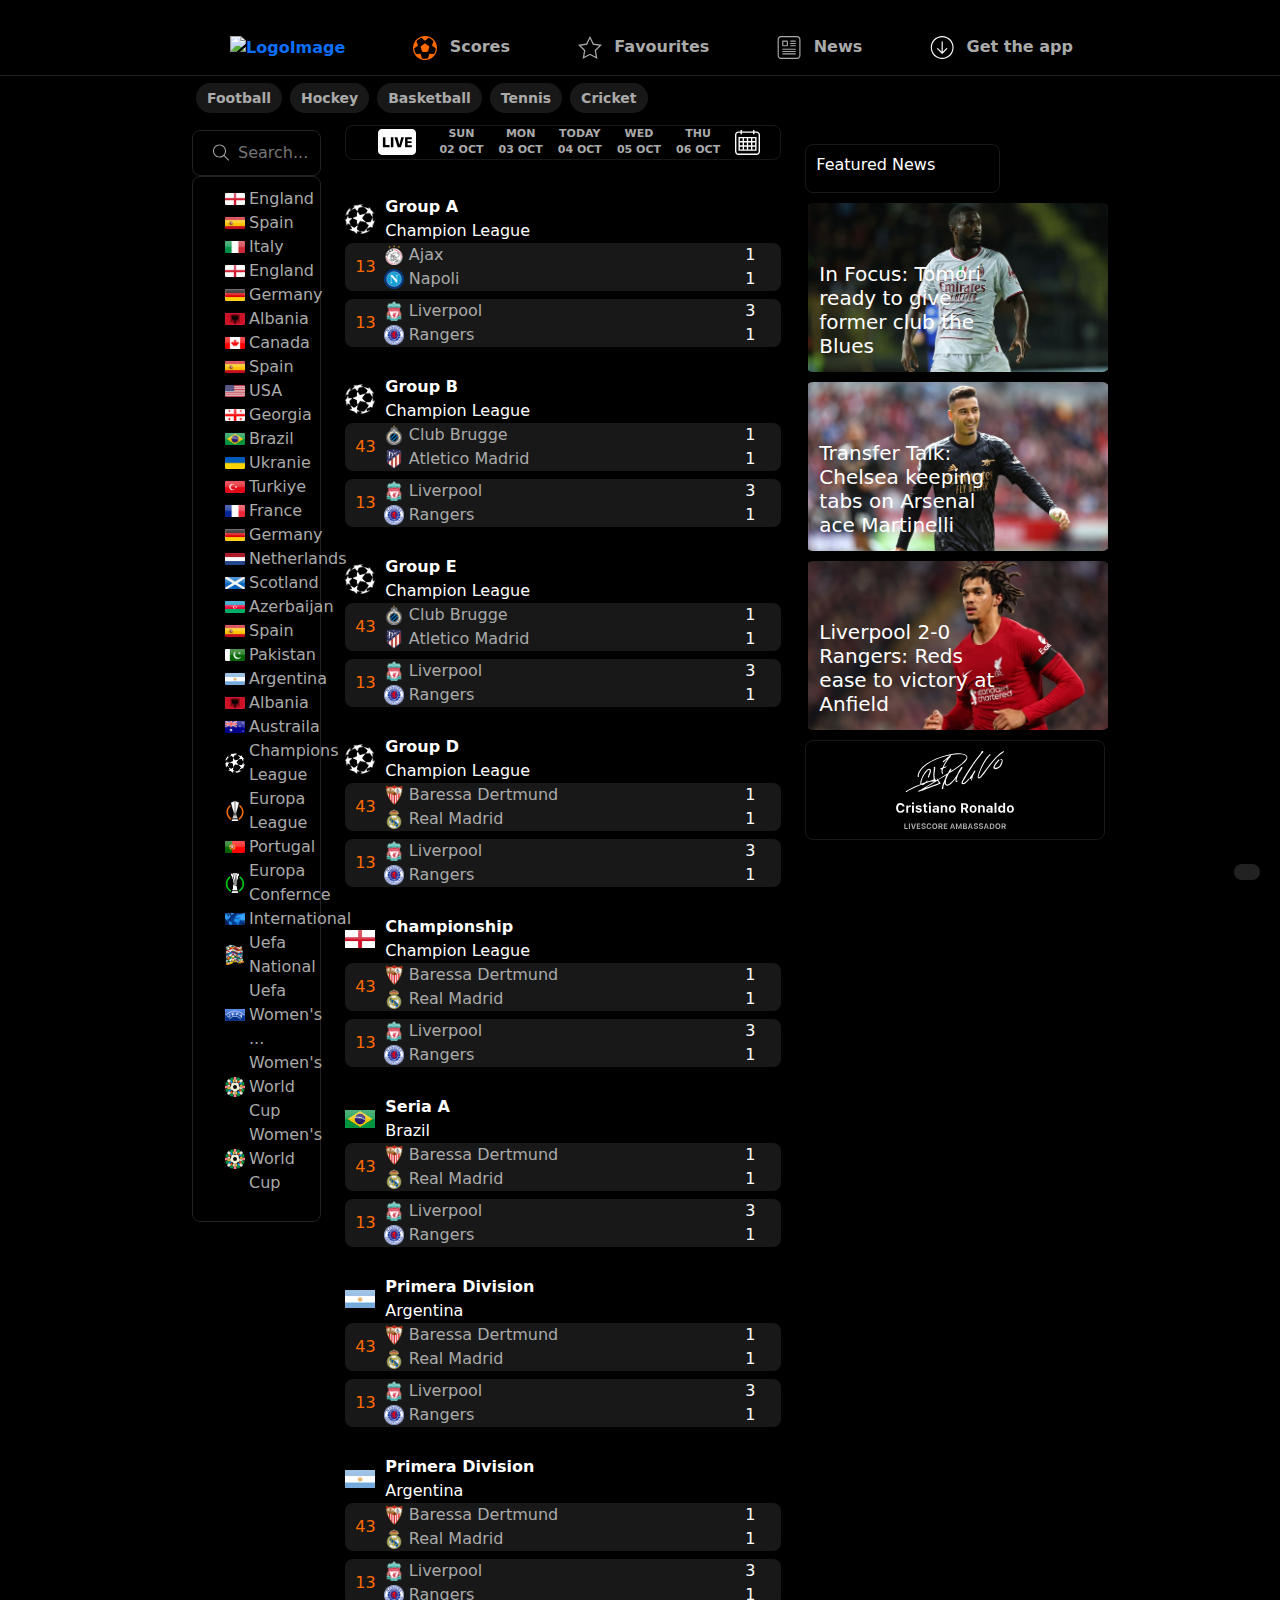
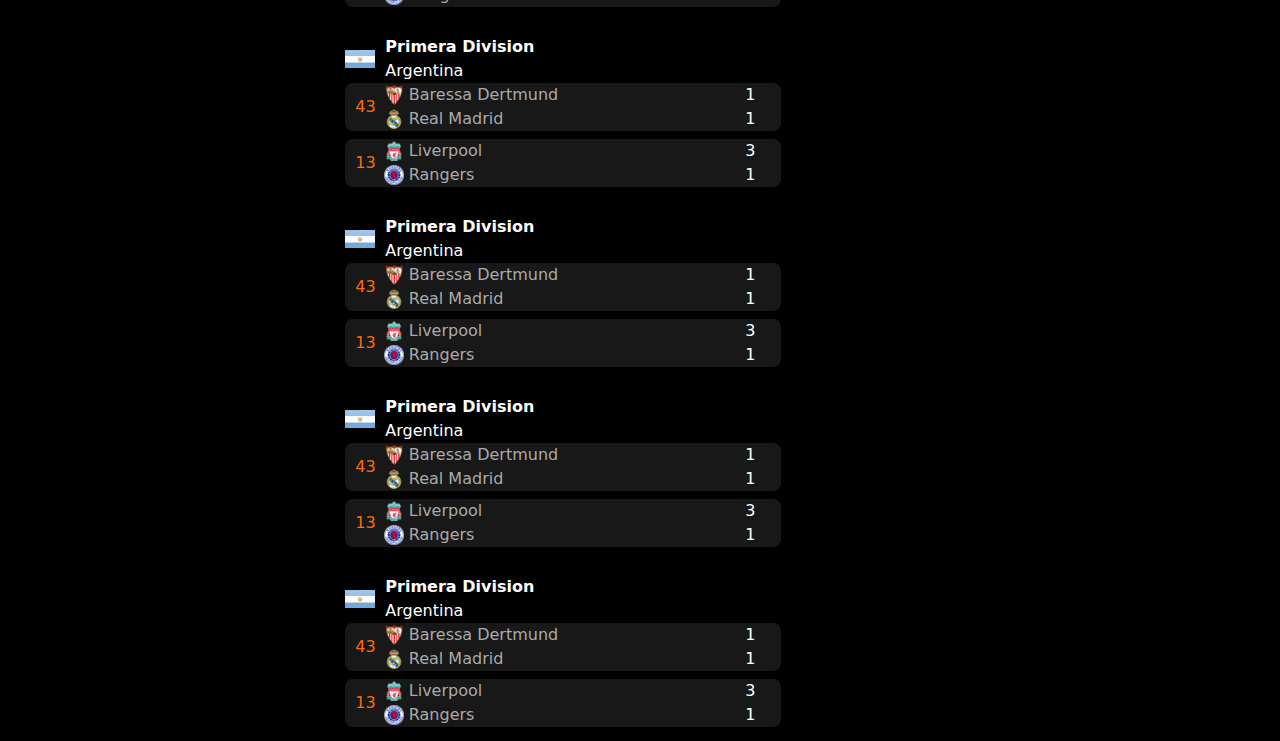
==== commit 498607ae: "added scroll to top button (complated)" ====
--- a/Index.html
+++ b/Index.html
@@ -19,6 +19,9 @@
 </head>
 <body>
     <!-- Header Section Start -->
+    <div id="scrollBtn" class="scroll-button">
+        <i  class="fa-solid fa-angle-up"></i>
+    </div>
 
        <header class="advertising-header" id="advertising-header">  
                  <!-- <img class="advertise-image" src="https://f2.cdn.ftd.agency/uploads/media/1/9/45091/v1/First_Dep_Athletes_97090az.gif" alt="">  -->
@@ -219,14 +222,8 @@
                                          </div>
                                         </a>
                                       </li>
-                                      <li class="list-group-item">x
                                         
-                                            <a href="">
-                                             <div class="flag-and-name d-flex justify-content-start">
-                                                 <img class="flags me-1" src="./assets/photos/switzerland.jpg" alt="">
-                                                 <span class="flag-names">Switzerland</span>
-                                             </div>
-                                            </a>
+                                         
                                           
                                           <li class="list-group-item">
                                             <a href="">
--- a/assets/css/style.css
+++ b/assets/css/style.css
@@ -137,6 +137,178 @@
     width: 100%;
   }
 }
+#GetAppHero {
+  background-color: #000;
+  border: 1px solid #222;
+}
+#GetAppHero .step {
+  color: #ff6b00;
+  padding: 10px 20px;
+  background-color: #181818;
+  border-radius: 100%;
+  font-size: 20px;
+  font-weight: bold;
+}
+#GetAppHero .introduction {
+  text-align: center;
+  color: #fff;
+}
+#GetAppHero .phone-img {
+  position: relative;
+  width: 100%;
+}
+#GetAppHero .phone-img img {
+  width: 200px;
+  display: block;
+  margin: 0 auto;
+}
+#GetAppHero .phone-img .platforms {
+  position: absolute;
+  bottom: 105px;
+  right: 34%;
+  display: flex;
+  justify-content: center;
+  align-items: center;
+}
+#GetAppHero .phone-img .platforms img {
+  width: 150px;
+  margin: 0 4px;
+}
+#GetAppHero .phone-img .downloading {
+  width: 100%;
+  display: flex;
+  justify-content: center;
+  margin-top: 50px;
+}
+#GetAppHero .phone-img .downloading button {
+  padding: 10px 34px;
+  border-radius: 5px;
+  font-size: 14px;
+  line-height: 20px;
+  font-weight: 700;
+  cursor: pointer;
+  border-style: none;
+  text-decoration: none;
+  outline: none;
+  z-index: 1;
+  background-color: #ff6b00;
+}
+#GetAppHero .description p {
+  max-width: 700px;
+  padding: 0 15px;
+  margin: 25px auto 45px;
+  text-align: center;
+  color: #fff;
+}
+#GetAppHero .iphone-and-ipad {
+  text-align: center;
+  color: #fff;
+  border: 1px solid #222;
+  padding: 20px 0;
+}
+#GetAppHero .iphone-and-ipad .heading {
+  color: gray;
+}
+#GetAppHero .iphone-and-ipad p {
+  margin-top: 20px;
+  margin-bottom: 20px;
+  font-weight: 700;
+}
+#GetAppHero .iphone-and-ipad img {
+  width: 200px;
+}
+#GetAppHero .android {
+  margin-top: 20px;
+  border: 1px solid #222;
+  text-align: center;
+  padding: 20px 0;
+}
+#GetAppHero .android .heading {
+  color: gray;
+  font-size: 20px;
+}
+#GetAppHero .android p {
+  color: #fff;
+  font-weight: 700;
+  margin-bottom: 20px;
+  margin-top: 20px;
+}
+#GetAppHero .android .step-1 {
+  color: #ff6b00;
+  padding: 10px 20px;
+  background-color: #181818;
+  border-radius: 100%;
+  font-size: 20px;
+  font-weight: bold;
+}
+#GetAppHero .android img {
+  width: 150px;
+}
+#GetAppHero .following-options {
+  color: #fff;
+  text-align: center;
+  border: 1px solid #222;
+  padding: 40px 0;
+}
+#GetAppHero .following-options .steps-icons {
+  display: flex;
+  justify-content: space-between;
+  align-items: center;
+}
+#GetAppHero .following-options .steps-icons .settings {
+  display: flex;
+  justify-content: center;
+  align-items: center;
+  flex-direction: column;
+}
+#GetAppHero .following-options .steps-icons .settings .heading {
+  color: #ff6b00;
+  font-weight: 800;
+}
+#GetAppHero .following-options .steps-icons .settings p {
+  color: #fff;
+  width: 100%;
+  font-weight: bold;
+}
+#GetAppHero .following-options .step2 {
+  padding: 30px 0;
+}
+#GetAppHero .following-options .step2 .expalaining {
+  margin-top: 20px;
+}
+#GetAppHero .following-options .step2 button {
+  padding: 10px 34px;
+  border-radius: 5px;
+  font-size: 14px;
+  line-height: 20px;
+  font-weight: 700;
+  cursor: pointer;
+  border-style: none;
+  text-decoration: none;
+  outline: none;
+  z-index: 1;
+  background-color: #ff6b00;
+}
+#GetAppHero .following-options .step3 {
+  padding: 30px 0;
+}
+#GetAppHero .following-options .step3 .expalaining {
+  margin-top: 20px;
+}
+
+@media (max-width: 576px) {
+  #GetAppHero .platforms {
+    position: absolute;
+    bottom: 20px;
+    right: 10% !important;
+  }
+  #GetAppHero .steps-icons {
+    display: flex;
+    flex-direction: column;
+    justify-content: center;
+    align-items: center;
+  }
+}
 * {
   margin: 0;
   padding: 0;
@@ -153,6 +325,20 @@
 
 .custom-container {
   margin: 0 12rem;
+}
+
+.scroll-button {
+  background-color: #222;
+  color: #ff6b00;
+  position: fixed;
+  bottom: 20px;
+  right: 20px;
+  z-index: 99;
+  padding: 8px 13px;
+  border-radius: 14px;
+  font-weight: bold;
+  font-size: 20px;
+  cursor: pointer;
 }
 
 #advertising-header {
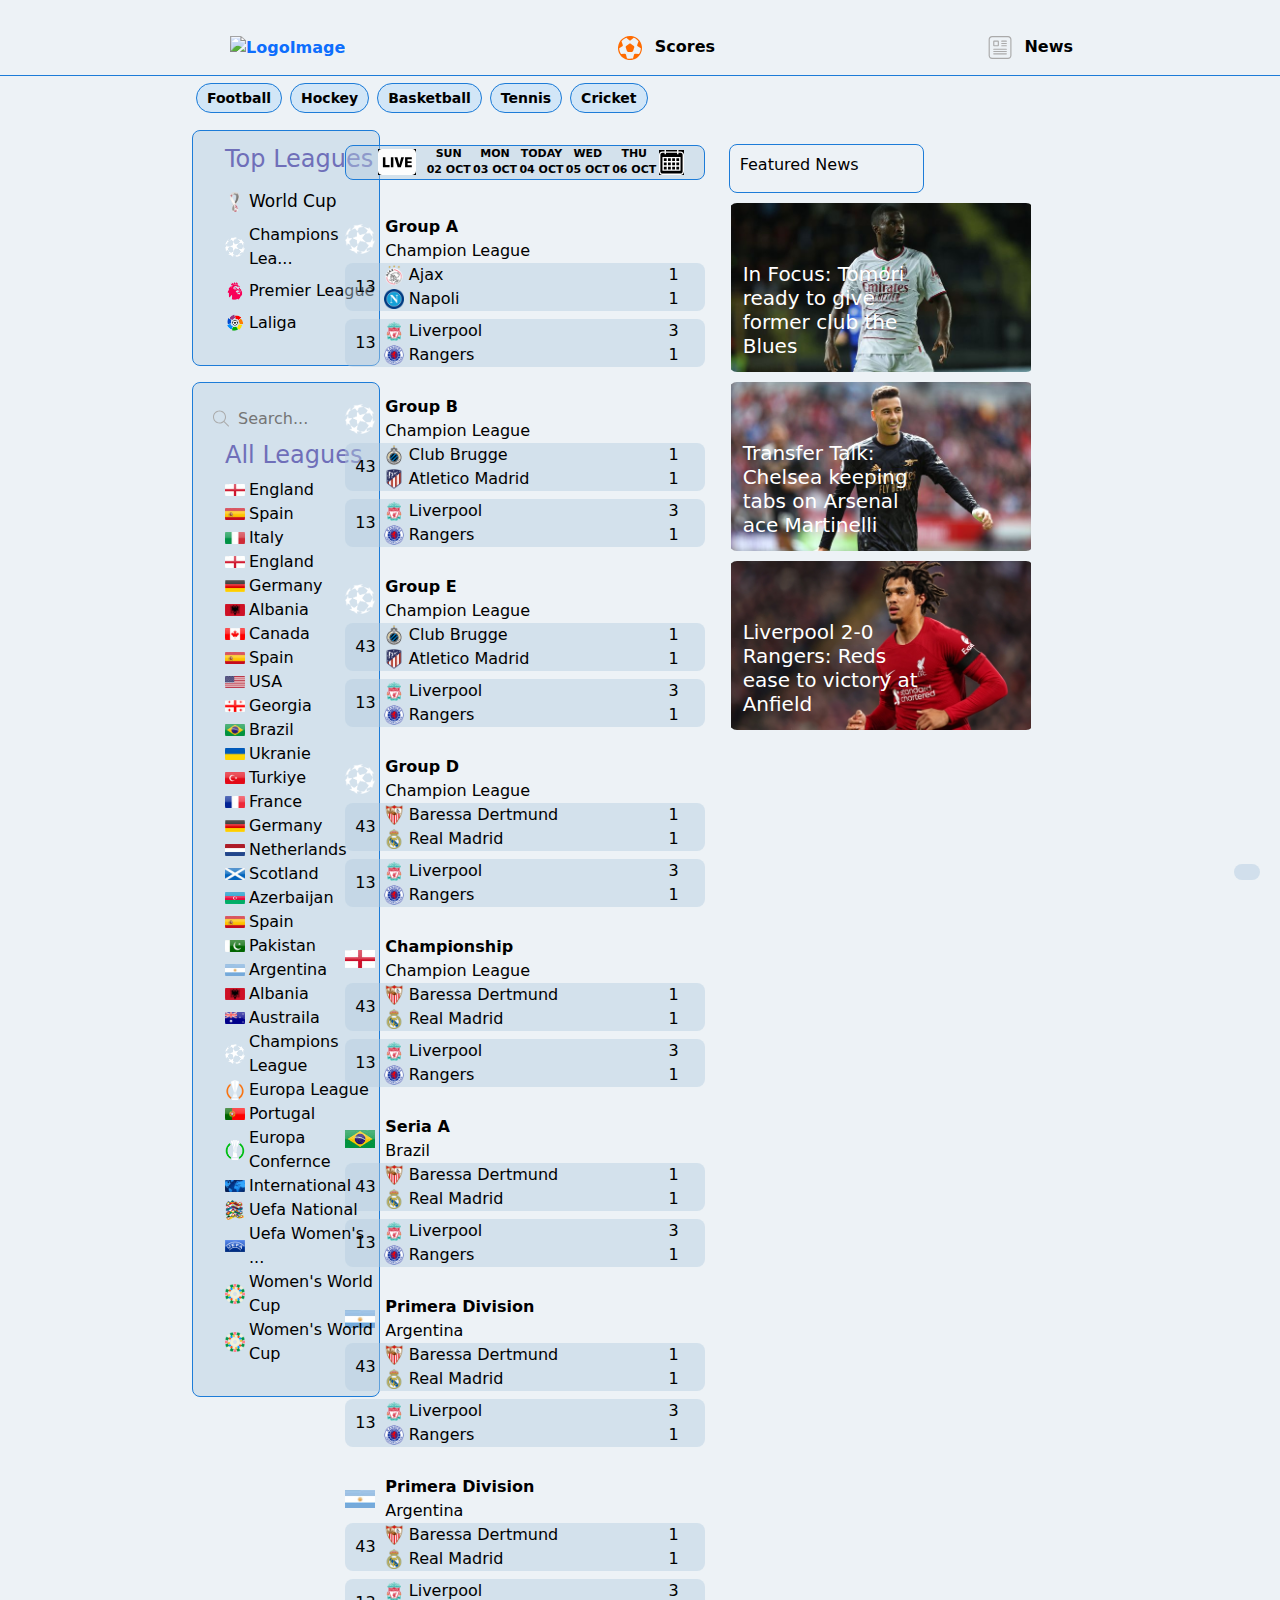
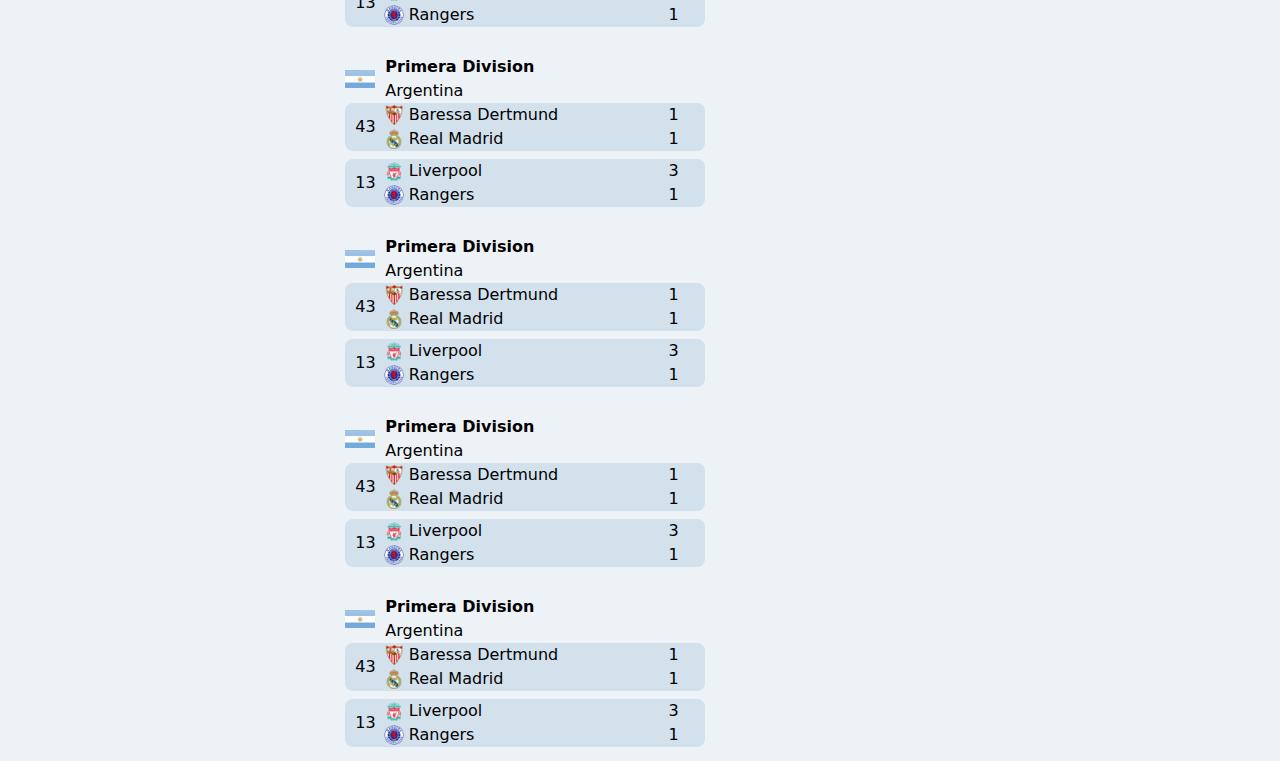
==== commit 294e1e3f: "added calendar & changes colors & create first content of contact html" ====
--- a/Index.html
+++ b/Index.html
@@ -20,7 +20,7 @@
 <body>
     <!-- Header Section Start -->
     <div id="scrollBtn" class="scroll-button">
-        <i  class="fa-solid fa-angle-up"></i>
+        <i class="fa-solid fa-angle-up"></i>
     </div>
 
        <header class="advertising-header" id="advertising-header">  
@@ -40,24 +40,14 @@
                         <span>Scores</span>
                        </a>
                     </div>
-                    <div class="menu d-flex align-items-center">
-                        <a href="">
-                            <img class="favorite-icon header-common-icons" src="./assets/photos/star-favorite.svg" alt="Icon">
-                            <span>Favourites</span>
-                        </a>
-                    </div>
+                   
                     <div class="menu d-flex align-items-center">
                         <a href="./News.html">
                             <img class="news-icon header-common-icons" src="./assets/photos/news-article.svg" alt="Icon">
                             <span>News</span>
                         </a>
                     </div>
-                    <div class="menu d-flex align-items-center">
-                       <a href="./GetApp.html">
-                            <img class="get-app  header-common-icons" src="./assets/photos/get-app.svg" alt="Icon">
-                            <span>Get the app</span>
-                       </a>
-                    </div>
+                  
                 </div>
                
             </div>
@@ -84,28 +74,40 @@
             <div class="sidebar-menu">
                 <ul>
                     <li class="d-flex justify-content-start align-items-center mb-4">
+                       <a href="">
                         <img class="sidebar-icons" src="/assets/photos/settings-icon.svg" alt="">
-                        <span class="sidebar-menu-text">Settings</span>
+                        <span class="sidebar-menu-text">Livescores</span>
+                       </a>
                     </li>
                     <li class="d-flex justify-content-start align-items-center mb-4">
+                       <a href="">
                         <img class="sidebar-icons" src="/assets/photos/what-is-new-icon.svg" alt="">
-                        <span class="sidebar-menu-text">What's New</span>
+                        <span class="sidebar-menu-text">Top Leagues</span>  
+                       </a>
                     </li>
                     <li class="d-flex justify-content-start align-items-center  mb-4">
-                        <img class="sidebar-icons" src="/assets/photos/faq-icon.svg" alt="">
-                        <span class="sidebar-menu-text">FAQ</span>
+                        <a href="">
+                            <img class="sidebar-icons" src="/assets/photos/faq-icon.svg" alt="">
+                            <span class="sidebar-menu-text">All Leagues</span>
+                        </a>
                     </li>
                     <li class="d-flex justify-content-start align-items-center  mb-4">
-                        <img class="sidebar-icons" src="/assets/photos/message-box.svg" alt="">
-                        <span class="sidebar-menu-text">Contact</span>
+                       <a href="">
+                         <img class="sidebar-icons" src="/assets/photos/message-box.svg" alt="">
+                         <span class="sidebar-menu-text">Rankings</span>
+                       </a>
                     </li>
                     <li class="d-flex justify-content-start align-items-center  mb-4">
+                       <a href="News.html">
                         <img class="sidebar-icons" src="/assets/photos/fit.svg" alt="">
-                        <span class="sidebar-menu-text">Advertise</span>
+                        <span class="sidebar-menu-text">News</span>
+                       </a>
                     </li>
                     <li class="d-flex justify-content-start align-items-center  mb-4">
-                        <img class="sidebar-icons" src="/assets/photos/mobile-img.svg" alt="">
-                        <span class="sidebar-menu-text">Mobile</span>
+                        <a href="Contact.html">
+                            <img class="sidebar-icons" src="/assets/photos/mobile-img.svg" alt="">
+                            <span class="sidebar-menu-text">Contact</span>
+                        </a>
                     </li>
                     <li class="d-flex justify-content-start align-items-center  mb-4">
                         <img class="sidebar-icons" src="/assets/photos/privacy.svg" alt="">
@@ -113,19 +115,7 @@
                     </li>
                 </ul>
             </div>
-            <div class="sidebar-advertise">
-                <div class="advertise-mobile-app">
-                    <img src="./assets/photos/ls-logo.svg" alt="">
-                    <span>Get instant notifications with the LiveScore app</span>
-                </div>
-                <div class="appstore-google">
-                    <img src="./assets/photos/google_play-d5124d23c134d8a4693f7615d16462fa.webp" alt="">
-                    <img src="./assets/photos/app_store-f26d940693193e7817576a67dde9b6cc.webp" alt="">
-                </div>
-                <div class="ambassador-advertise">
-                    <img src="./assets/photos/ambassador.svg" alt="">
-                </div>
-            </div>
+           
        </section>
     <!-- Sidebar Section End -->
 
@@ -144,12 +134,68 @@
                 <div class="row">
                     <div class="col-md-2">
                         <div class="countries">
-                            <div class="search-area d-flex">
-                                <img class="search-icon me-2" src="./assets/photos/search-icon.svg" alt="">
-                                <input id="searchInput" class="search-input" type="text" placeholder="Search...">
-                            </div>
+                            
+                            <div class="ligs top-leagues mb-3">
+                                <ul>
+                                    <li class="list-group-item-top mb-2">
+                                        <a href="">
+                                         <div class="flag-and-name d-flex justify-content-start ">
+                                            <h4 class="top-leagues-heading">Top Leagues</h4>
+                                         </div>
+                                        </a>
+                                     </li>
+                                    <li class="list-group-item-top mb-2">
+                                       <a href="">
+                                        <div class="flag-and-name d-flex justify-content-start">
+                                            <img class="flags me-1" src="./assets/photos/world-cup.png" alt="">
+                                            <span style="font-size: 17px;" class="flag-names">World Cup</span>
+                                        </div>
+                                       </a>
+                                    </li>
+                                    <li class="list-group-item-top mb-2">
+                                        <a href="">
+                                         <div class="flag-and-name d-flex justify-content-start">
+                                             <img class="flags me-1" src="./assets/photos/champions-league.png" alt="">
+                                             <span class="flag-names">Champions Lea...</span>
+                                         </div>
+                                        </a>
+                                     </li>
+                                     <li class="list-group-item-top mb-2">
+                                        <a href="">
+                                         <div class="flag-and-name d-flex justify-content-start">
+                                             <img class="flags me-1" src="./assets/photos/premier-league-img.png" alt="">
+                                             <span class="flag-names">Premier League</span>
+                                         </div>
+                                        </a>
+                                     </li>
+                                     <li class="list-group-item-top mb-2">
+                                        <a href="">
+                                         <div class="flag-and-name d-flex justify-content-start">
+                                             <img class="flags me-1" src="./assets/photos/laliga-img.png" alt="">
+                                             <span class="flag-names">Laliga</span>
+                                         </div>
+                                        </a>
+                                     </li>  
+                                     
+                                   
+                                    
+
+                                </ul>
+                            </div>
+                          
                             <div class="ligs">
+                                <div class="search-area d-flex">
+                                    <img class="search-icon me-2" src="./assets/photos/search-icon.svg" alt="">
+                                    <input id="searchInput" class="search-input" type="text" placeholder="Search...">
+                                </div>
                                 <ul>
+                                    <li class="list-group-heading">
+                                        <a href="">
+                                         <div class="flag-and-name d-flex justify-content-start">
+                                            <h4 class="all-leagues-heading">All Leagues</h4>
+                                         </div>
+                                        </a>
+                                     </li>
                                     <li class="list-group-item">
                                        <a href="">
                                         <div class="flag-and-name d-flex justify-content-start">
@@ -413,38 +459,43 @@
                                     </li>
                                 </ul>
                             </div>
+                           
                         </div>  
                     </div>
-                    <div class="col-md-6 col-12">
+                    <div class="col-md-5 col-12">
                         <div class="times">
+                        
+                            <div class="container">
+                                <div class="calendar" id="calendar"></div>
+                              </div>
+                        
+                              
                             <ul class="time-menu">
-                                <li class="selection">
+                                <li class="selection displaying">
                                     <img class="live-logo me-2" src="./assets/photos/live-logo.svg" alt="">
                                 </li>
-                                <li class="selection">
+                                <li class="selection displaying">
                                    <span class="time-text">sun</span>
                                    <span class="time-text">02 oct</span>
                                 </li>
-                                <li class="selection">
+                                <li class="selection displaying">
                                     <span class="time-text">mon</span>
                                     <span class="time-text">03 oct</span>
                                  </li>
-                                 <li class="selection">
+                                 <li class="selection displaying">
                                     <span class="time-text">today</span>
                                     <span class="time-text">04 oct</span>
                                  </li>
-                                 <li class="selection">
+                                 <li class="selection displaying">
                                     <span class="time-text">wed</span>
                                     <span class="time-text">05 oct</span>
                                  </li>
-                                 <li class="selection">
+                                 <li class="selection displaying">
                                     <span class="time-text">thu</span>
                                     <span class="time-text">06 oct</span>
                                  </li>
-                                 <li class="selection">
-                                    <img class="calendar-img" src="./assets/photos/calendar-img.svg" alt="">
-                                    
-                                    
+                                 <li  class="selection">
+                                    <img class="calendar-img" src="./assets/photos/calendar-img.svg" alt="">    
                                  </li>
                             </ul>
                         </div>
@@ -1279,11 +1330,7 @@
                                 </div>
                             </div>
                         </div>
-                        <div class="news">
-                            <div class="news-content">
-                                <img class="news-photo-ambassador" src="./assets/photos/ambassador.svg" alt="photo">
-                            </div>
-                        </div>
+                     
                         <div class="advertising-banner">
                             <!-- <img class="mt-3" src="./assets/photos/advevtising-banner.gif" alt=""> -->
                         </div>
--- a/assets/css/style.css
+++ b/assets/css/style.css
@@ -137,178 +137,6 @@
     width: 100%;
   }
 }
-#GetAppHero {
-  background-color: #000;
-  border: 1px solid #222;
-}
-#GetAppHero .step {
-  color: #ff6b00;
-  padding: 10px 20px;
-  background-color: #181818;
-  border-radius: 100%;
-  font-size: 20px;
-  font-weight: bold;
-}
-#GetAppHero .introduction {
-  text-align: center;
-  color: #fff;
-}
-#GetAppHero .phone-img {
-  position: relative;
-  width: 100%;
-}
-#GetAppHero .phone-img img {
-  width: 200px;
-  display: block;
-  margin: 0 auto;
-}
-#GetAppHero .phone-img .platforms {
-  position: absolute;
-  bottom: 105px;
-  right: 34%;
-  display: flex;
-  justify-content: center;
-  align-items: center;
-}
-#GetAppHero .phone-img .platforms img {
-  width: 150px;
-  margin: 0 4px;
-}
-#GetAppHero .phone-img .downloading {
-  width: 100%;
-  display: flex;
-  justify-content: center;
-  margin-top: 50px;
-}
-#GetAppHero .phone-img .downloading button {
-  padding: 10px 34px;
-  border-radius: 5px;
-  font-size: 14px;
-  line-height: 20px;
-  font-weight: 700;
-  cursor: pointer;
-  border-style: none;
-  text-decoration: none;
-  outline: none;
-  z-index: 1;
-  background-color: #ff6b00;
-}
-#GetAppHero .description p {
-  max-width: 700px;
-  padding: 0 15px;
-  margin: 25px auto 45px;
-  text-align: center;
-  color: #fff;
-}
-#GetAppHero .iphone-and-ipad {
-  text-align: center;
-  color: #fff;
-  border: 1px solid #222;
-  padding: 20px 0;
-}
-#GetAppHero .iphone-and-ipad .heading {
-  color: gray;
-}
-#GetAppHero .iphone-and-ipad p {
-  margin-top: 20px;
-  margin-bottom: 20px;
-  font-weight: 700;
-}
-#GetAppHero .iphone-and-ipad img {
-  width: 200px;
-}
-#GetAppHero .android {
-  margin-top: 20px;
-  border: 1px solid #222;
-  text-align: center;
-  padding: 20px 0;
-}
-#GetAppHero .android .heading {
-  color: gray;
-  font-size: 20px;
-}
-#GetAppHero .android p {
-  color: #fff;
-  font-weight: 700;
-  margin-bottom: 20px;
-  margin-top: 20px;
-}
-#GetAppHero .android .step-1 {
-  color: #ff6b00;
-  padding: 10px 20px;
-  background-color: #181818;
-  border-radius: 100%;
-  font-size: 20px;
-  font-weight: bold;
-}
-#GetAppHero .android img {
-  width: 150px;
-}
-#GetAppHero .following-options {
-  color: #fff;
-  text-align: center;
-  border: 1px solid #222;
-  padding: 40px 0;
-}
-#GetAppHero .following-options .steps-icons {
-  display: flex;
-  justify-content: space-between;
-  align-items: center;
-}
-#GetAppHero .following-options .steps-icons .settings {
-  display: flex;
-  justify-content: center;
-  align-items: center;
-  flex-direction: column;
-}
-#GetAppHero .following-options .steps-icons .settings .heading {
-  color: #ff6b00;
-  font-weight: 800;
-}
-#GetAppHero .following-options .steps-icons .settings p {
-  color: #fff;
-  width: 100%;
-  font-weight: bold;
-}
-#GetAppHero .following-options .step2 {
-  padding: 30px 0;
-}
-#GetAppHero .following-options .step2 .expalaining {
-  margin-top: 20px;
-}
-#GetAppHero .following-options .step2 button {
-  padding: 10px 34px;
-  border-radius: 5px;
-  font-size: 14px;
-  line-height: 20px;
-  font-weight: 700;
-  cursor: pointer;
-  border-style: none;
-  text-decoration: none;
-  outline: none;
-  z-index: 1;
-  background-color: #ff6b00;
-}
-#GetAppHero .following-options .step3 {
-  padding: 30px 0;
-}
-#GetAppHero .following-options .step3 .expalaining {
-  margin-top: 20px;
-}
-
-@media (max-width: 576px) {
-  #GetAppHero .platforms {
-    position: absolute;
-    bottom: 20px;
-    right: 10% !important;
-  }
-  #GetAppHero .steps-icons {
-    display: flex;
-    flex-direction: column;
-    justify-content: center;
-    align-items: center;
-  }
-}
 * {
   margin: 0;
   padding: 0;
@@ -328,8 +156,8 @@
 }
 
 .scroll-button {
-  background-color: #222;
-  color: #ff6b00;
+  background-color: rgba(149, 185, 215, 0.3215686275);
+  color: rgb(29, 124, 216);
   position: fixed;
   bottom: 20px;
   right: 20px;
@@ -343,7 +171,7 @@
 
 #advertising-header {
   padding: 10px 0;
-  background-color: #000;
+  background-color: #edf2f6;
 }
 #advertising-header img {
   width: 828px;
@@ -352,12 +180,12 @@
 }
 
 #Header {
-  background-color: black;
+  background-color: #edf2f6;
   padding: 15px 15px 15px 18px;
-  border-bottom: 1px solid #222;
+  border-bottom: 1px solid rgb(29, 124, 216);
 }
 #Header #menuIcon {
-  color: #fff;
+  color: #000;
   font-size: 24px;
   margin-right: 20px;
 }
@@ -367,7 +195,7 @@
   align-items: center;
 }
 #Header .header-all span {
-  color: #aaa;
+  color: #000;
 }
 #Header .header-all .menu {
   font-weight: bold;
@@ -383,7 +211,7 @@
 }
 
 #HeaderPhone {
-  background-color: #000;
+  background-color: #edf2f6;
   padding: 10px 0;
   display: none;
 }
@@ -393,12 +221,12 @@
   align-items: center;
 }
 #HeaderPhone .all i {
-  color: #fff;
+  color: #000;
   font-size: 24px;
 }
 
 #Hero {
-  background-color: #000;
+  background-color: #edf2f6;
 }
 #Hero .categoires {
   padding: 10px 0;
@@ -412,29 +240,36 @@
   font-size: 14px;
   padding: 6px 10px;
   border-radius: 17.5px;
-  border: 1px solid #181818;
-  color: #aaa;
+  border: 1px solid rgb(29, 124, 216);
+  color: #000;
   font-weight: 700;
-  background: #181818;
+  background: rgba(177, 216, 249, 0.451);
 }
 #Hero .countries {
   padding: 10px 0;
+  width: 188px;
+}
+#Hero .countries .top-leagues {
+  border-top: none;
 }
 #Hero .countries .search-area {
   border-radius: 8px;
-  border: 1px solid #222;
   padding: 10px 20px;
 }
 #Hero .countries .search-area .search-input {
   background-color: transparent;
   border: none;
   outline: none;
-  color: #fff;
+  color: #000;
 }
 #Hero .countries .ligs {
-  padding: 10px 0;
+  padding: 14px 0;
   border-radius: 8px;
-  border: 1px solid #222;
+  border: 1px solid rgb(29, 124, 216);
+  background-color: rgba(180, 204, 223, 0.4509803922);
+}
+#Hero .countries .ligs .top-leagues-heading, #Hero .countries .ligs .all-leagues-heading {
+  color: rgb(111, 111, 185);
 }
 #Hero .countries .ligs .flags {
   width: 20px;
@@ -443,19 +278,166 @@
   border-radius: 8px;
 }
 #Hero .countries .ligs .flag-names {
-  color: #aaa;
+  color: #000;
   font-weight: 400;
 }
 #Hero .times {
   padding: 5px 0;
   width: 100%;
   margin: 0 auto;
+  /*
+   * Container
+   */
+  /*
+   * Date Picker
+   */
+  /*
+   * Calendar
+   */
+}
+#Hero .times *,
+#Hero .times *:before,
+#Hero .times *:after {
+  box-sizing: border-box;
+}
+#Hero .times .container {
+  margin: 20px auto 0;
+  max-width: 600px;
+}
+#Hero .times .date-picker {
+  position: relative;
+}
+#Hero .times .date-picker__calendar {
+  left: 0;
+  position: absolute;
+  top: 100%;
+  width: 274px;
+  overflow: 0;
+  transition: opacity 0.2s ease-out, visibility 0.2s step-start 0.2s;
+  visibility: hidden;
+}
+#Hero .times .date-picker__calendar_visible {
+  opacity: 1;
+  transition-delay: 0s;
+  visibility: visible;
+}
+#Hero .times .calendar-active {
+  visibility: visible !important;
+  opacity: 1 !important;
+  top: 130px !important;
+}
+#Hero .times .calendar {
+  visibility: hidden;
+  opacity: 0;
+  padding: 10px;
+  width: 505px;
+  position: absolute;
+  top: 125px !important;
+  left: 385px;
+  background-color: #fff;
+  font-family: "Montserrat", sans-serif;
+  color: #1e2633;
+  text-align: center;
+  line-height: 1.2;
+  border-radius: 7px;
+  border: 3px solid #edeff2;
+  -webkit-user-select: none;
+     -moz-user-select: none;
+      -ms-user-select: none;
+          user-select: none;
+  transition: 0.5s;
+}
+#Hero .times .calendar__header {
+  position: relative;
+  padding: 10px 35px;
+  font-size: 14px;
+  font-weight: 700;
+  letter-spacing: 0.1em;
+}
+#Hero .times .calendar__year {
+  color: #b3b3b3;
+}
+#Hero .times .calendar__btn {
+  position: absolute;
+  top: 8px;
+  display: block;
+  height: 20px;
+  padding: 0;
+  width: 20px;
+  text-indent: -9999px;
+  background: transparent;
+  border: none;
+  cursor: pointer;
+  outline: none;
+  overflow: hidden;
+}
+#Hero .times .calendar__btn:before {
+  content: "";
+  position: absolute;
+  top: 6px;
+  display: block;
+  height: 8px;
+  width: 8px;
+  border-left: 1px solid #1e2633;
+  border-top: 1px solid #1e2633;
+  transform-origin: center;
+}
+#Hero .times .calendar__btn_prev {
+  left: 10px;
+}
+#Hero .times .calendar__btn_prev:before {
+  left: 8px;
+  transform: rotate(-45deg);
+}
+#Hero .times .calendar__btn_next {
+  right: 10px;
+}
+#Hero .times .calendar__btn_next:before {
+  right: 8px;
+  transform: rotate(135deg);
+}
+#Hero .times .calendar__btn_disabled {
+  pointer-events: none;
+}
+#Hero .times .calendar__btn_disabled:before {
+  border-color: #b2b2b2;
+}
+#Hero .times .calendar__btn:hover:before {
+  border-color: #985e5b;
+}
+#Hero .times .calendar__table {
+  margin-top: 8px;
+  width: 100%;
+  table-layout: fixed;
+}
+#Hero .times .calendar__table-col-header {
+  padding: 12px 0;
+  color: #b2b2b2;
+  font-size: 12px;
+  letter-spacing: 0.1em;
+}
+#Hero .times .calendar__table-cell {
+  padding: 6px 0;
+  color: #1e2633;
+  font-size: 14px;
+  font-weight: 700;
+  letter-spacing: 0.05em;
+  cursor: pointer;
+}
+#Hero .times .calendar__table-cell_disabled {
+  color: #d3dbe8;
+  pointer-events: none;
+}
+#Hero .times .calendar__table-cell_selected, #Hero .times .calendar__table-cell:hover {
+  color: #985e5b;
 }
 #Hero .times .time-menu {
   display: flex;
   justify-content: space-between;
-  border: 1px solid #181818;
+  border: 1px solid rgb(29, 124, 216);
+  background-color: rgba(180, 204, 223, 0.4509803922);
   border-radius: 8px;
+  transition: 0.4s;
 }
 #Hero .times .time-menu .selection {
   display: flex;
@@ -465,14 +447,17 @@
   font-size: 11px;
   text-transform: uppercase;
   font-weight: bold;
-  color: #aaa;
+  color: #000;
 }
 #Hero .times .time-menu .live-logo {
   width: 38px;
+  background-color: #000;
 }
 #Hero .times .time-menu .calendar-img {
   width: 25px;
   margin-right: 20px;
+  background-color: #000;
+  cursor: pointer;
 }
 #Hero .matches {
   padding: 14px 0;
@@ -492,7 +477,7 @@
   margin-right: 10px;
 }
 #Hero .matches a {
-  color: #fff;
+  color: #000;
 }
 #Hero .matches .description {
   font-weight: bold;
@@ -505,22 +490,22 @@
   align-items: center;
 }
 #Hero .matches .match-result .current-time {
-  color: #ff6b00;
+  color: #000;
 }
 #Hero .matches .match-result .current-scores {
-  color: #fff;
+  color: #000;
 }
 #Hero .matches .match-result .team-img {
   width: 20px;
 }
 #Hero .matches .match-result .team-name {
-  color: #aaa;
+  color: #000;
 }
 #Hero .matches .match-result .content {
   display: flex;
   justify-content: start;
   align-items: center;
-  background-color: #181818;
+  background-color: rgba(180, 204, 223, 0.4509803922);
   padding: 0 10px;
   border-radius: 8px;
 }
@@ -529,11 +514,11 @@
 }
 #Hero .news-header {
   width: 69%;
-  color: #fff;
+  color: #000;
   display: flex;
   justify-content: space-between;
   align-items: center;
-  border: 1px solid #181818;
+  border: 1px solid rgb(29, 124, 216);
   border-radius: 8px;
   padding: 10px 10px;
   margin-top: 10px;
@@ -559,14 +544,6 @@
   bottom: 6px;
   left: 14px;
 }
-#Hero .news .news-content .news-photo-ambassador {
-  width: 300px;
-  height: 100px;
-  border: 1px solid #181818;
-  border-radius: 8px;
-  margin-top: 10px;
-  padding: 10px 0;
-}
 #Hero .advertising-banner {
   position: -webkit-sticky;
   position: sticky;
@@ -582,7 +559,7 @@
 
 #Sidebar {
   visibility: hidden;
-  background-color: #181818;
+  background-color: #edf2f6;
   padding: 10px 0;
   width: 20%;
   position: absolute;
@@ -594,7 +571,7 @@
   width: 0%;
 }
 #Sidebar .close-icon {
-  color: #fff;
+  color: #000;
   position: absolute;
   right: 26px;
   top: 20px;
@@ -611,51 +588,13 @@
   margin-right: 15px;
 }
 #Sidebar .sidebar-menu-text {
-  color: #fff;
+  color: #000;
   font-weight: 700;
-}
-#Sidebar .sidebar-advertise {
-  margin-top: 70px;
-}
-#Sidebar .sidebar-advertise .advertise-mobile-app {
-  width: 80%;
-  margin: 0 auto;
-  display: flex;
-  color: #fff;
-  font-size: 17px;
-  font-weight: 600;
-}
-#Sidebar .sidebar-advertise .advertise-mobile-app img {
-  width: 34px;
-  margin-right: 10px;
-}
-#Sidebar .sidebar-advertise .appstore-google {
-  display: flex;
-  justify-content: center;
-  margin-top: 10px;
-}
-#Sidebar .sidebar-advertise .appstore-google img {
-  width: 110px;
-  height: 60px;
-  -o-object-fit: contain;
-     object-fit: contain;
-  margin: 0 10px;
-}
-#Sidebar .sidebar-advertise .ambassador-advertise {
-  padding: 10px 0;
-  border-top: 1px solid #222;
-}
-#Sidebar .sidebar-advertise .ambassador-advertise img {
-  width: 202px;
-  margin-left: 50px;
-  height: 109px;
-  -o-object-fit: contain;
-     object-fit: contain;
 }
 
 @media (max-width: 576px) {
   .custom-container {
-    margin: 0 10px;
+    margin: 0 13px;
   }
   .advertising-header {
     display: none;
@@ -673,7 +612,7 @@
     font-size: 12px;
     padding: 6px 7px;
     border-radius: 17.5px;
-    border: 1px solid #181818;
+    border: 1px solid rgb(29, 124, 216);
     color: #aaa;
     font-weight: 700;
     background: #181818;
@@ -699,7 +638,14 @@
   #Hero .advertising-banner {
     display: none;
   }
+  #Hero .calendar {
+    width: 390px !important;
+    left: 0 !important;
+  }
   #Sidebar {
     width: 80% !important;
   }
+  .scroll-button {
+    display: none;
+  }
 }/*# sourceMappingURL=style.css.map */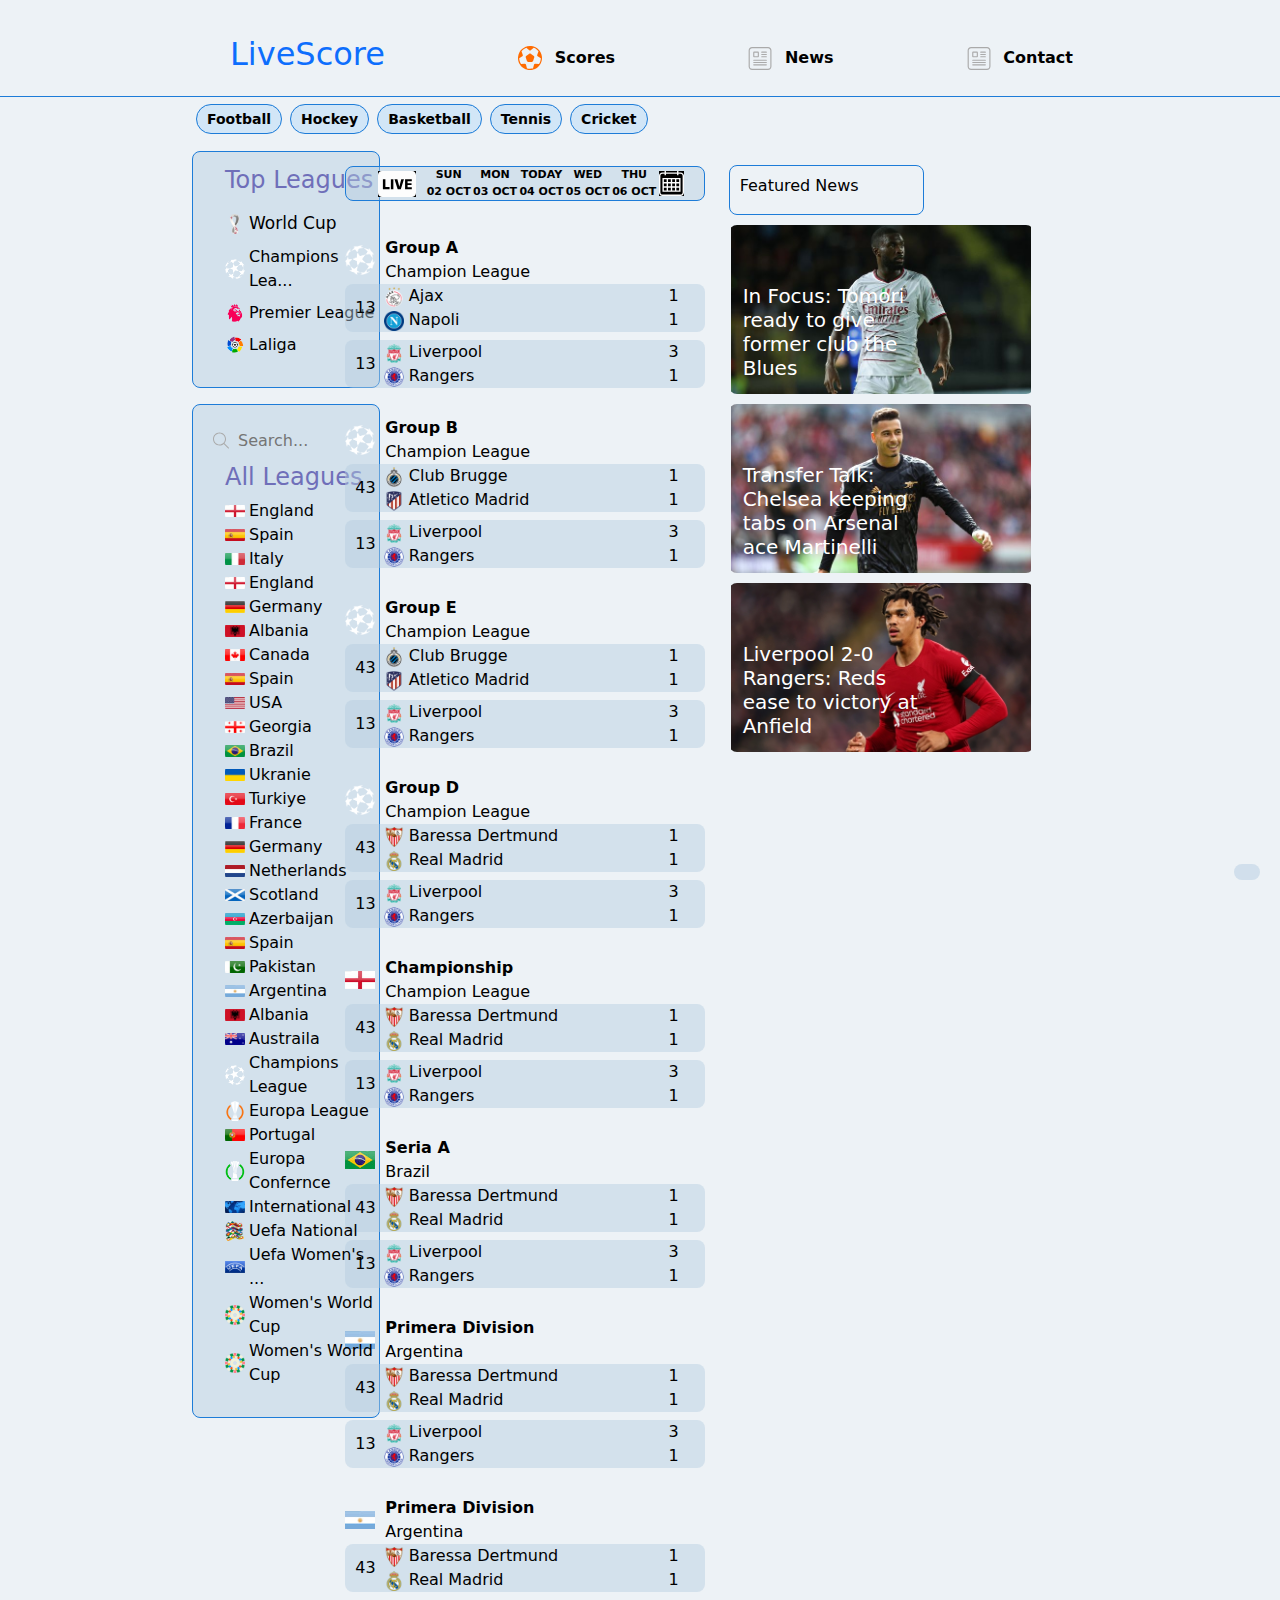
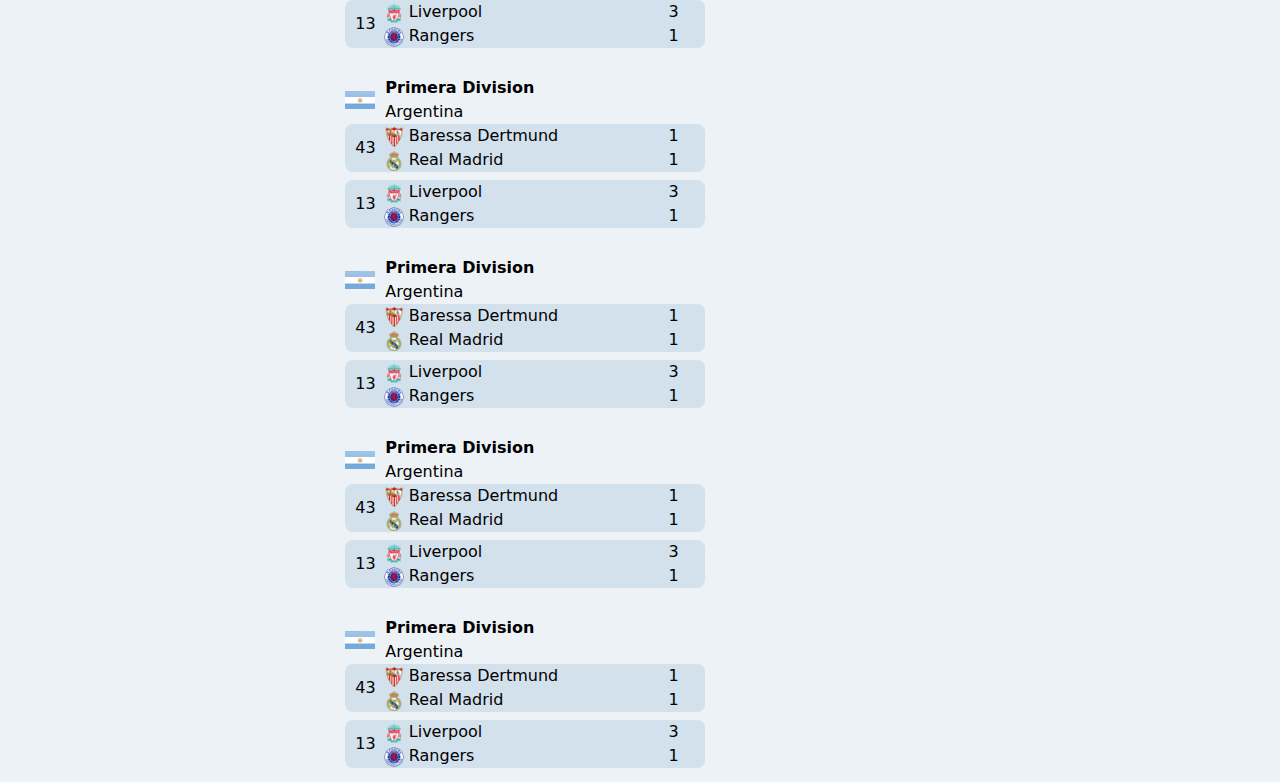
==== commit 2311139d: "fixed news bugs & added contact and privacy notes" ====
--- a/Index.html
+++ b/Index.html
@@ -32,7 +32,7 @@
                 <div class="header-all">
                     <div class="menu d-flex align-items-center">
                         <i id="menuIcon" class="fa-solid fa-bars hamburger-menu"></i>
-                       <a href="./Index.html"> <img src="https://www.livescore.com/ls-web-assets/svgs/common/livescore-logo-b3b211143dccd9e22d164701d32a390f.svg" alt="LogoImage"></a>
+                        <h2><a href="./Index.html">LiveScore</a></h2>
                     </div>
                     <div class="menu d-flex align-items-center">
                        <a href="">
@@ -45,6 +45,12 @@
                         <a href="./News.html">
                             <img class="news-icon header-common-icons" src="./assets/photos/news-article.svg" alt="Icon">
                             <span>News</span>
+                        </a>
+                    </div>
+                    <div class="menu d-flex align-items-center">
+                        <a href="./News.html">
+                            <img class="news-icon header-common-icons" src="./assets/photos/news-article.svg" alt="Icon">
+                            <span>Contact</span>
                         </a>
                     </div>
                   
@@ -110,8 +116,10 @@
                         </a>
                     </li>
                     <li class="d-flex justify-content-start align-items-center  mb-4">
-                        <img class="sidebar-icons" src="/assets/photos/privacy.svg" alt="">
-                        <span class="sidebar-menu-text">Privacy Notice</span>
+                        <a href="PrivacyNotes.html">
+                            <img class="sidebar-icons" src="/assets/photos/privacy.svg" alt="">
+                           <span class="sidebar-menu-text">Privacy Notice</span>
+                        </a>
                     </li>
                 </ul>
             </div>
--- a/assets/css/style.css
+++ b/assets/css/style.css
@@ -1,32 +1,35 @@
 #categorySlider {
   padding: 30px 0;
-  background-color: #000;
+  background-color: #edf2f6;
   position: relative;
 }
 #categorySlider .slide-category-content {
   font-size: 14px;
   padding: 6px 10px;
   border-radius: 17.5px;
-  border: 1px solid #181818;
-  color: #fff;
+  border: 1px solid #d1e7f7;
+  color: #000;
   font-weight: 700;
-  background: #222;
+  background: #a4cae6;
+  color: #396a8d;
 }
 #categorySlider .prev-button {
-  background-color: black;
-  color: #ff6b00;
+  color: #396a8d;
   position: absolute;
   top: 31%;
   left: 170px;
   font-size: 20px;
+  outline: none;
+  border: none;
 }
 #categorySlider .next-button {
-  background-color: black;
-  color: #ff6b00;
+  color: #396a8d;
   position: absolute;
   top: 31%;
   right: 170px;
   font-size: 20px;
+  outline: none;
+  border: none;
 }
 
 #NewsSlider {
@@ -57,15 +60,15 @@
 }
 
 #HeroNews {
-  background-color: #000;
+  background-color: #edf2f6;
   z-index: -1;
 }
 #HeroNews .right-content {
-  border: 1px solid #222;
+  border: 1px solid #edf2f6;
 }
 #HeroNews .ambassador-advertise {
   padding: 0px 40px;
-  border: 1px solid #181818;
+  border: 1px solid #396a8d;
   width: 300px;
 }
 #HeroNews .ambassador-advertise img {
@@ -76,7 +79,7 @@
   padding: 10px 10px;
 }
 #HeroNews .news-header {
-  color: #fdfdfd;
+  color: #000;
   margin: 0;
   padding: 15px;
   border-bottom: 1px solid #222;
@@ -114,9 +117,10 @@
 }
 #HeroNews .news-content .news .text span {
   font-size: 12px;
-  background-color: #222;
+  background-color: #396a8d;
   padding: 7px 12px;
   border-radius: 10px;
+  color: #fff;
 }
 #HeroNews .news-content .news .text h2 {
   font-size: 12px;
@@ -137,6 +141,84 @@
     width: 100%;
   }
 }
+#contactHero {
+  background-color: #edf2f6;
+  padding: 30px 0;
+}
+#contactHero .header-contact {
+  text-align: center;
+}
+#contactHero .sending-area {
+  width: 50%;
+  margin: 0 auto;
+}
+#contactHero .sending-area input {
+  border: none;
+  border-bottom: 1px solid rgb(67, 67, 67);
+  width: 100%;
+  background-color: transparent;
+}
+#contactHero .subject-content {
+  width: 100%;
+  margin: 0 auto;
+  padding: 40px 0;
+}
+#contactHero .subject-content select {
+  width: 100%;
+  background-color: #d1e7f7;
+  outline: none;
+  border: none;
+}
+#contactHero .message-content {
+  padding-bottom: 100px;
+}
+#contactHero .message-content button {
+  margin-top: 20px;
+  padding: 10px 14px;
+  background-color: #d1e7f7;
+  border-radius: 5px;
+  font-size: 14px;
+  line-height: 20px;
+  font-weight: 700;
+  cursor: pointer;
+  border-style: none;
+  outline: none;
+  width: 100%;
+}
+#contactHero .message-content textarea {
+  background-color: #edf2f6;
+  outline: none;
+}
+
+@media (max-width: 576px) {
+  #contactHero .sending-area {
+    width: 100%;
+  }
+  #contactHero .subject-area {
+    width: 100%;
+  }
+  #contactHero .message-content {
+    width: 100%;
+  }
+  #contactHero .message-content textarea {
+    width: 100%;
+  }
+}
+#privacyNotesHero {
+  background-color: #edf2f6;
+  padding: 30px 0;
+}
+#privacyNotesHero .heading {
+  text-align: center;
+}
+#privacyNotesHero .texts {
+  width: 80%;
+  margin: 0 auto;
+  color: #000;
+  border: 1px solid #181818;
+  padding: 60px;
+}
+
 * {
   margin: 0;
   padding: 0;
@@ -324,15 +406,14 @@
 #Hero .times .calendar-active {
   visibility: visible !important;
   opacity: 1 !important;
-  top: 130px !important;
 }
 #Hero .times .calendar {
   visibility: hidden;
   opacity: 0;
   padding: 10px;
-  width: 505px;
-  position: absolute;
-  top: 125px !important;
+  width: 411px;
+  position: absolute;
+  top: 124px;
   left: 385px;
   background-color: #fff;
   font-family: "Montserrat", sans-serif;
@@ -623,6 +704,12 @@
   #Hero .times {
     width: 100%;
   }
+  #Hero .times .calendar {
+    width: 370px !important;
+    position: absolute !important;
+    left: 0 !important;
+    top: 150px;
+  }
   #Hero .spain-advertising {
     display: none;
   }
@@ -637,10 +724,6 @@
   }
   #Hero .advertising-banner {
     display: none;
-  }
-  #Hero .calendar {
-    width: 390px !important;
-    left: 0 !important;
   }
   #Sidebar {
     width: 80% !important;
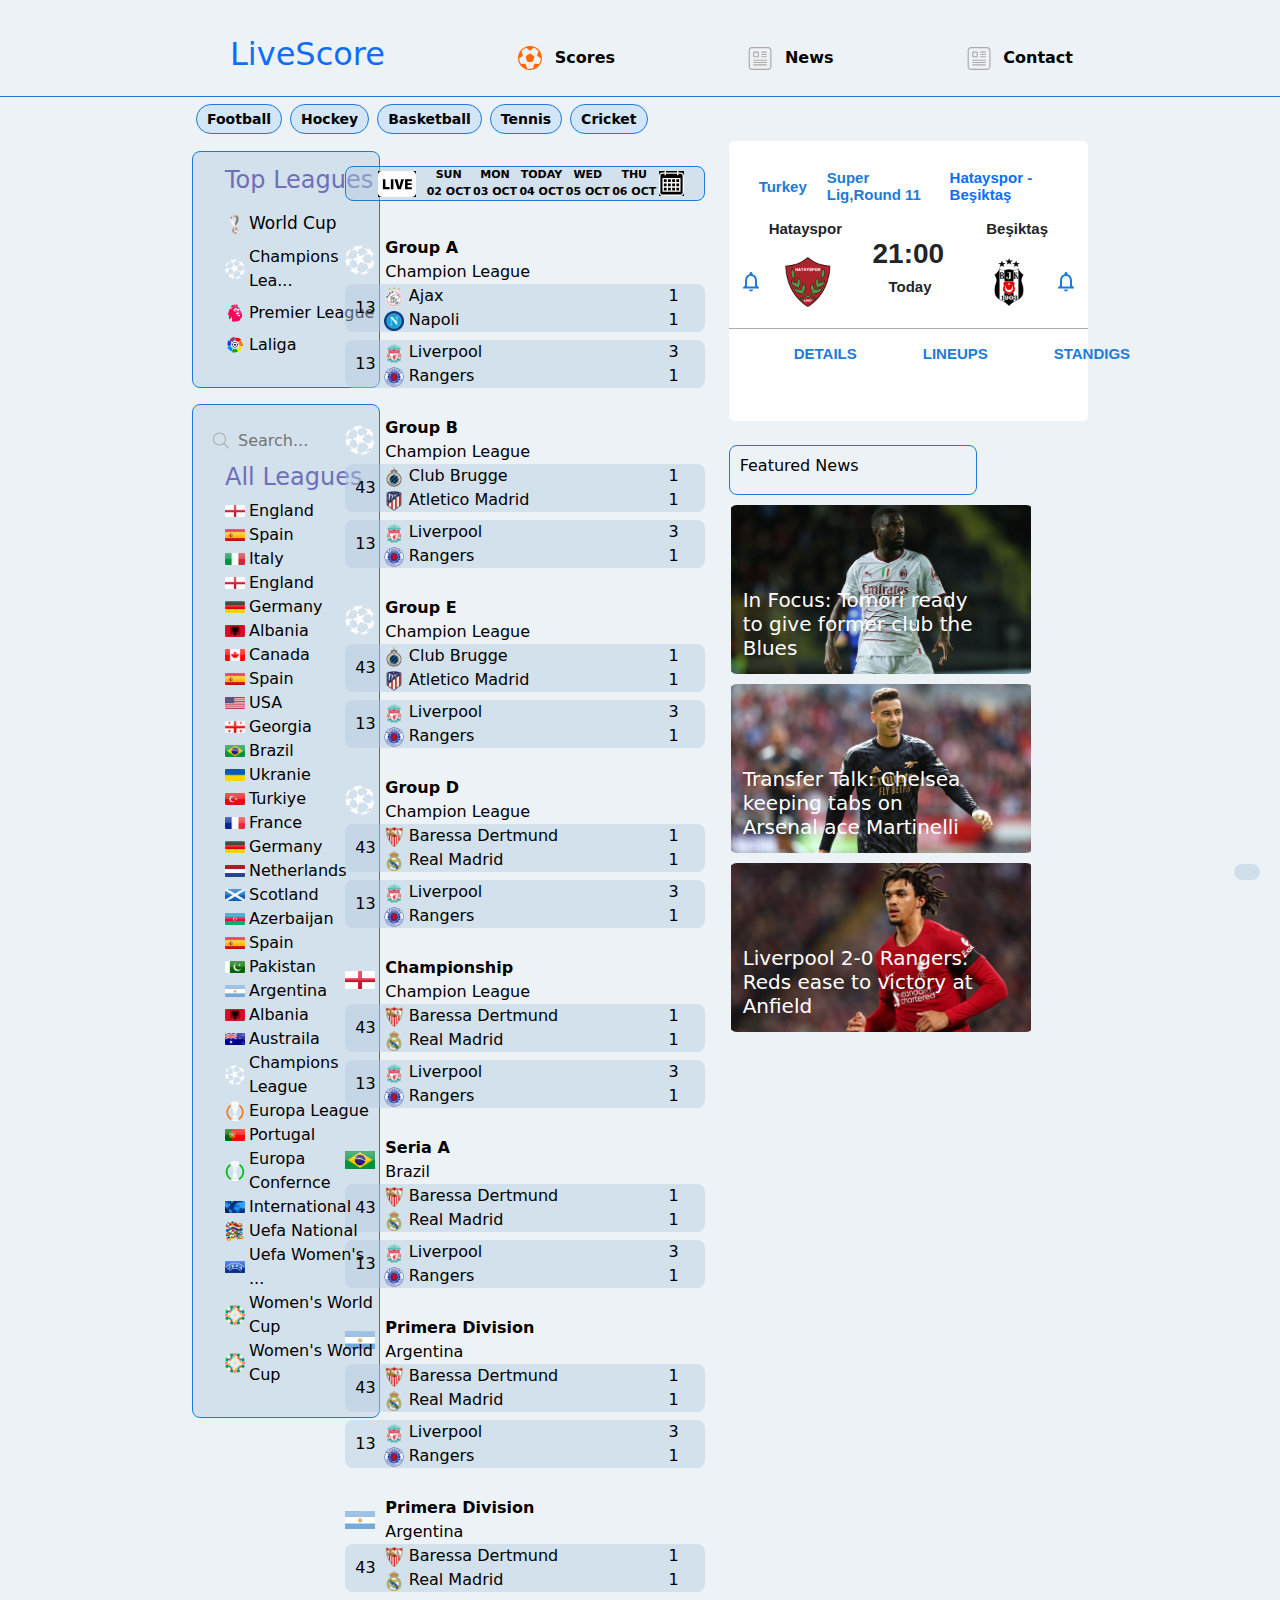
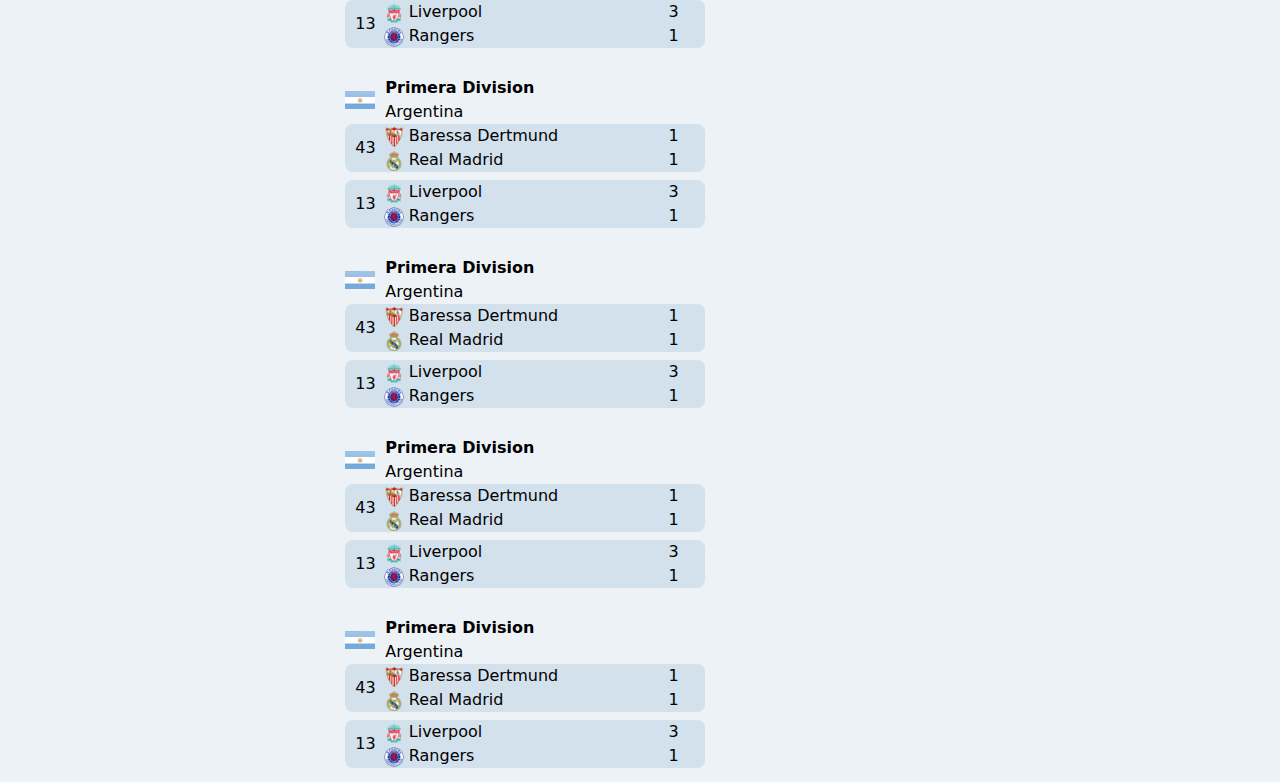
==== commit df5145d4: "added match result (not complated)" ====
--- a/Index.html
+++ b/Index.html
@@ -1302,7 +1302,51 @@
                         </div>
                     </div>
 
-                    <div class="col-md-4">
+                    <div class="col-md-5">
+                        <div class="current-match">
+                            <div class="heading">
+                                <ul>
+                                    <li><a class="country" href="">Turkey</a></li>
+                                    <li><a class="league" href="">Super Lig,Round 11</a></li>
+                                    <li><a class="match" href="">Hatayspor - Beşiktaş</a></li>
+                                </ul>      
+                            </div>
+                            <div class="club-names d-flex justify-content-between align-items-center">
+                                <p>Hatayspor</p>
+                                <p>Beşiktaş</p>
+                            </div>
+                            <div class="club-contents">
+                               <div class="team-all">
+                                <div class="team1">
+                                    <svg width="24" height="24" viewBox="0 0 24 24" fill="#1d7cd8" class="sc-bqiRlB dnrHMM"><path fill="#1d7cd8" d="M12 21.5c1.1 0 2-.9 2-2h-4c0 1.1.9 2 2 2zm6-6v-5c0-3.07-1.63-5.64-4.5-6.32V3.5c0-.83-.67-1.5-1.5-1.5s-1.5.67-1.5 1.5v.68C7.64 4.86 6 7.42 6 10.5v5l-2 2v1h16v-1l-2-2zm-2 1H8v-6C8 8.02 9.51 6 12 6s4 2.02 4 4.5v6z" m="0"></path></svg>
+                                    <img src="./assets/photos/hatayspor.png" alt="">
+                                </div>
+                                <div class="statistic-time">
+                                    <h3>21:00</h3>
+                                    <p class="ms-3">Today</p>
+                                    <p></p>
+                                </div>
+                                <div class="team2">
+                                    <img src="./assets/photos/besiktas.png" alt="">
+                                    <svg width="24" height="24" viewBox="0 0 24 24" fill="#1d7cd8" class="sc-bqiRlB dnrHMM"><path fill="#1d7cd8" d="M12 21.5c1.1 0 2-.9 2-2h-4c0 1.1.9 2 2 2zm6-6v-5c0-3.07-1.63-5.64-4.5-6.32V3.5c0-.83-.67-1.5-1.5-1.5s-1.5.67-1.5 1.5v.68C7.64 4.86 6 7.42 6 10.5v5l-2 2v1h16v-1l-2-2zm-2 1H8v-6C8 8.02 9.51 6 12 6s4 2.02 4 4.5v6z" m="0"></path></svg>
+                                </div>
+                               </div>
+                              
+                               <div class="match-tab-menu">
+                                <div class="line"></div>
+                                    <ul class="d-flex justify-content-start align-items-center">
+                                        <li class="tabs">details</li>
+                                        <li class="tabs">lineups</li>
+                                        <li class="tabs">standigs</li>
+                                    </ul>
+                               </div>
+                            </div>
+                            
+                        </div>
+                        
+                        
+
+
                         <div class="spain-advertising mb-4">
                             <!-- <img src="./assets/photos/little_advertising.gif" alt=""> -->
                         </div>
--- a/assets/css/style.css
+++ b/assets/css/style.css
@@ -630,6 +630,65 @@
   position: sticky;
   top: 0;
 }
+#Hero .current-match {
+  background-color: #fff;
+  border-radius: 5px;
+  padding: 28px 0;
+  font: 700 12px/1.14 Roboto, sans-serif;
+  font-size: 15px;
+}
+#Hero .current-match .heading ul {
+  display: flex;
+  justify-content: flex-start;
+  align-items: center;
+  padding: 0 20px;
+}
+#Hero .current-match .heading ul li {
+  margin: 0 10px;
+}
+#Hero .current-match .heading .country, #Hero .current-match .heading .league {
+  color: rgb(29, 124, 216);
+  font-weight: 700;
+}
+#Hero .current-match .club-names p {
+  margin: 0 40px;
+}
+#Hero .current-match .club-contents .team-all {
+  display: flex;
+  justify-content: space-between;
+  align-items: center;
+  margin-bottom: 17px;
+  padding: 0px 10px;
+}
+#Hero .current-match .club-contents .team1, #Hero .current-match .club-contents .team2 {
+  margin-top: 15px;
+}
+#Hero .current-match .club-contents img {
+  width: 50px;
+  -o-object-fit: contain;
+     object-fit: contain;
+  margin: 0 16px;
+}
+#Hero .current-match .club-contents h3 {
+  font-weight: bold;
+}
+#Hero .current-match .club-contents .line {
+  width: 100%;
+  height: 1px;
+  background-color: #aaa;
+}
+#Hero .current-match .club-contents .tabs {
+  cursor: pointer;
+  text-transform: uppercase;
+  color: rgb(29, 124, 216);
+  opacity: 1;
+  padding: 16px;
+  transition: opacity 200ms ease 0s;
+  height: 48px;
+  font-weight: bold;
+  margin: 0 17px;
+  flex: 1;
+}
 
 .active-sidebar {
   visibility: visible !important;
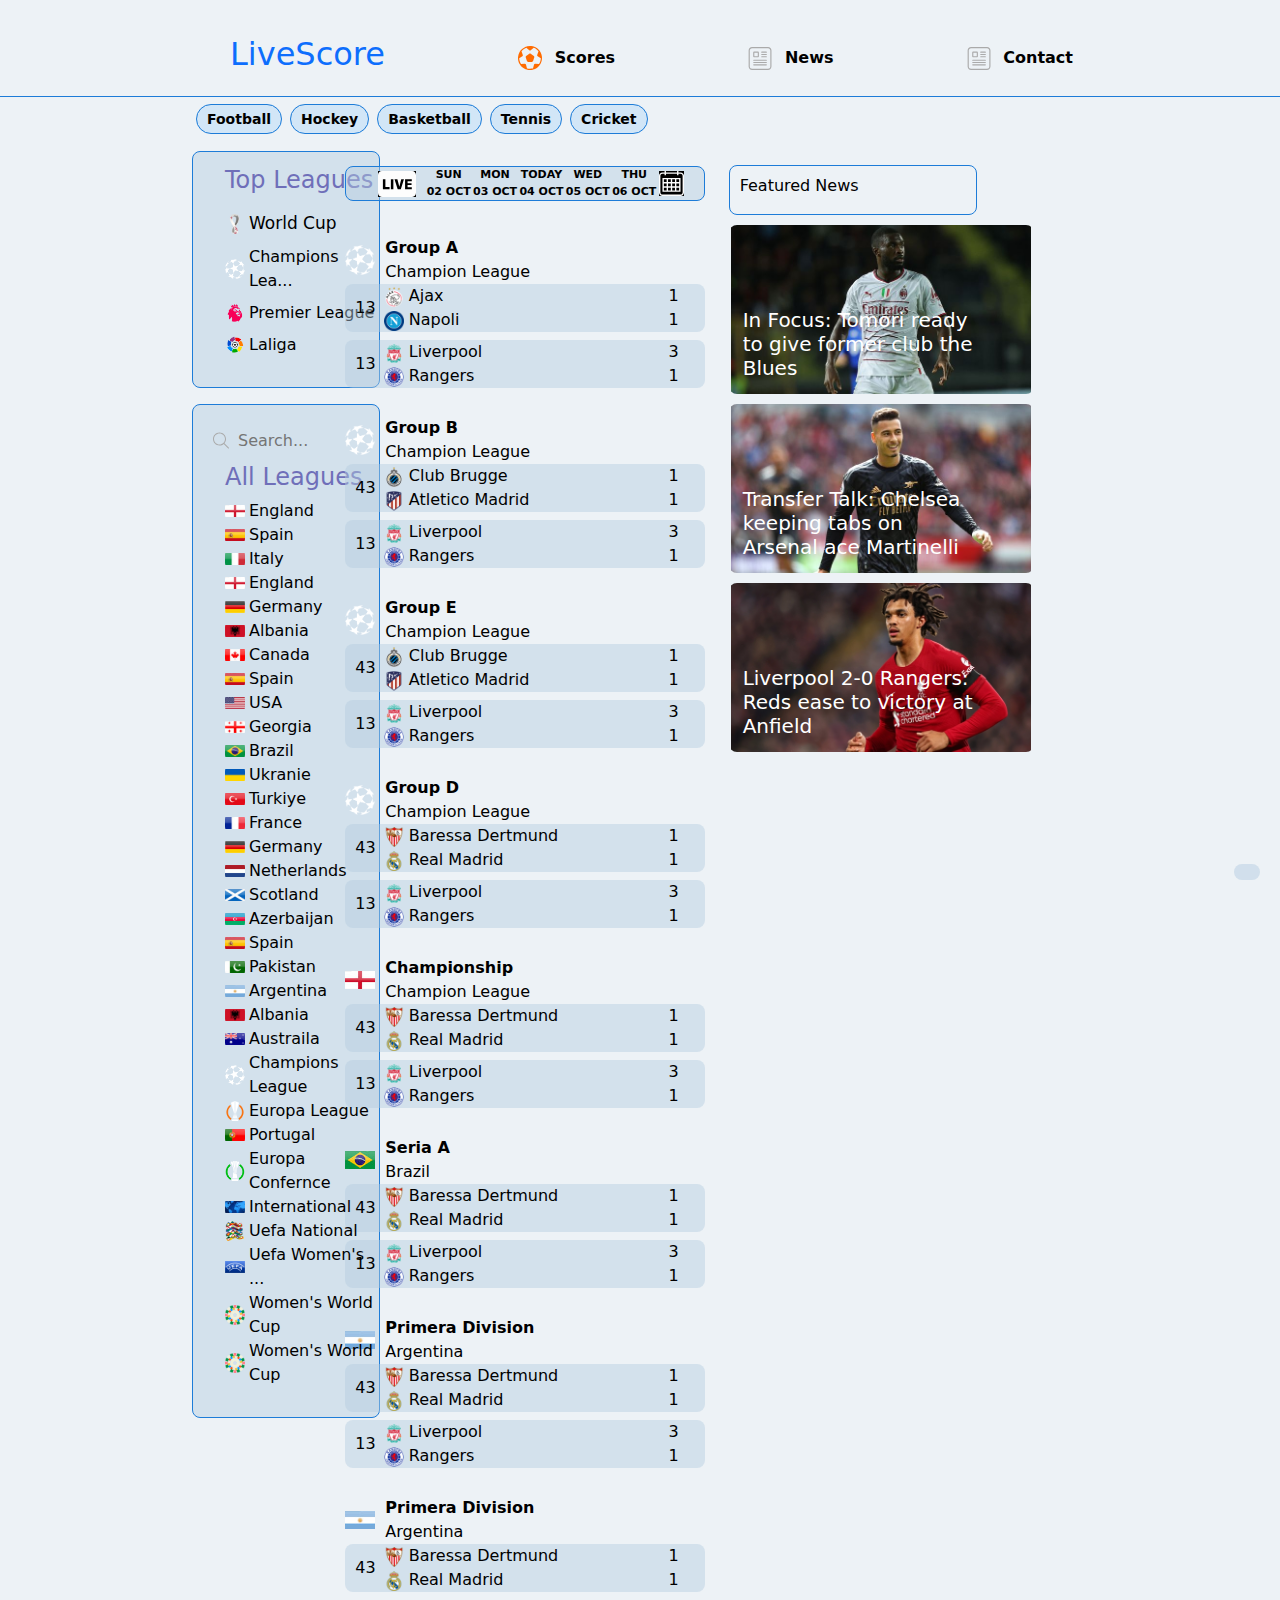
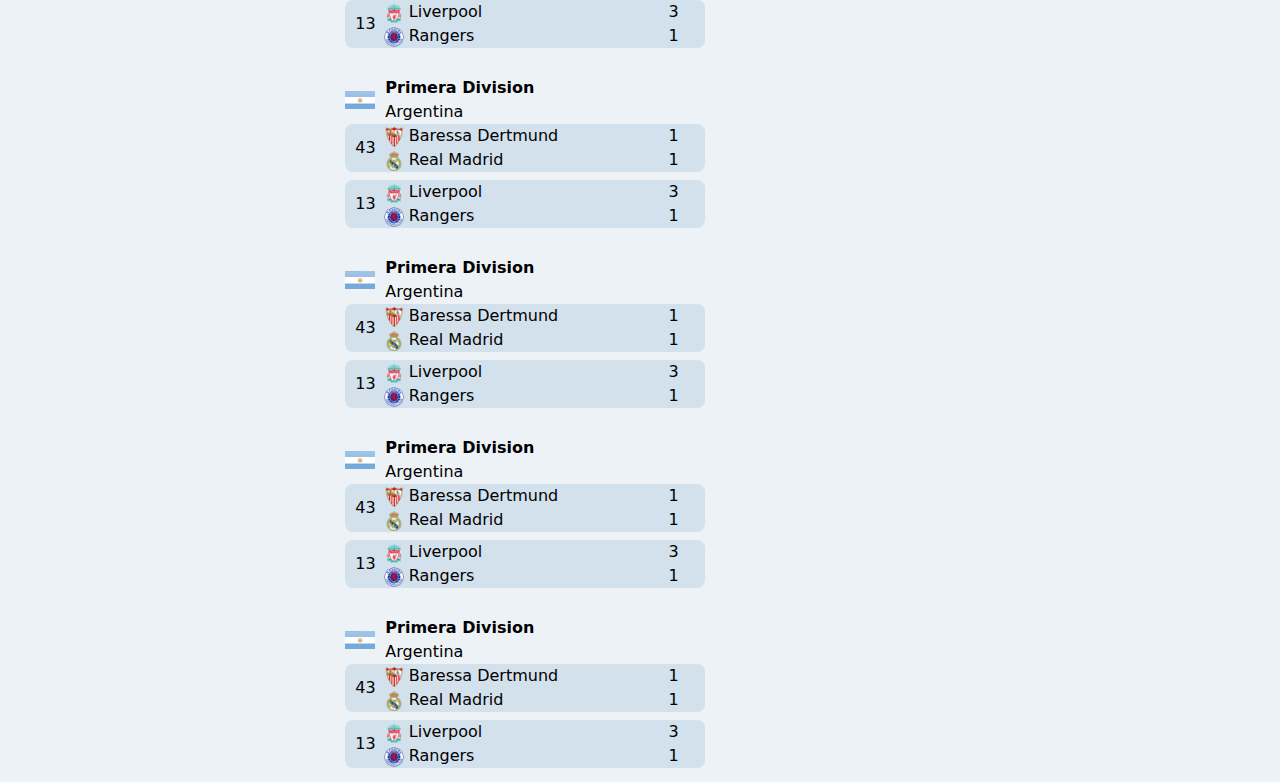
==== commit 32f0a5e7: "added current-match-content and functions (not complated)" ====
--- a/Index.html
+++ b/Index.html
@@ -1,5 +1,6 @@
 <!DOCTYPE html>
 <html lang="en">
+
 <head>
     <meta charset="UTF-8">
     <meta http-equiv="X-UA-Compatible" content="IE=edge">
@@ -10,528 +11,535 @@
     <link rel="stylesheet" href="./assets/css/bootstrap.css">
     <link rel="stylesheet" href="./assets/css/style.css">
     <!-- CDNs -->
-    <link rel="stylesheet" href="https://cdnjs.cloudflare.com/ajax/libs/font-awesome/6.2.0/css/all.min.css" integrity="sha512-xh6O/CkQoPOWDdYTDqeRdPCVd1SpvCA9XXcUnZS2FmJNp1coAFzvtCN9BmamE+4aHK8yyUHUSCcJHgXloTyT2A==" crossorigin="anonymous" referrerpolicy="no-referrer" />
+    <link rel="stylesheet" href="https://cdnjs.cloudflare.com/ajax/libs/font-awesome/6.2.0/css/all.min.css"
+        integrity="sha512-xh6O/CkQoPOWDdYTDqeRdPCVd1SpvCA9XXcUnZS2FmJNp1coAFzvtCN9BmamE+4aHK8yyUHUSCcJHgXloTyT2A=="
+        crossorigin="anonymous" referrerpolicy="no-referrer" />
 
 
     <!-- Slider Css Links -->
     <link rel="stylesheet" href="./slick/slick-theme.css">
     <link rel="stylesheet" href="./slick/slick.css">
 </head>
+
 <body>
     <!-- Header Section Start -->
     <div id="scrollBtn" class="scroll-button">
         <i class="fa-solid fa-angle-up"></i>
     </div>
 
-       <header class="advertising-header" id="advertising-header">  
-                 <!-- <img class="advertise-image" src="https://f2.cdn.ftd.agency/uploads/media/1/9/45091/v1/First_Dep_Athletes_97090az.gif" alt="">  -->
-       </header> 
-    
-       <header id="Header">
-            <div class="custom-container">
-                <div class="header-all">
-                    <div class="menu d-flex align-items-center">
-                        <i id="menuIcon" class="fa-solid fa-bars hamburger-menu"></i>
-                        <h2><a href="./Index.html">LiveScore</a></h2>
-                    </div>
-                    <div class="menu d-flex align-items-center">
-                       <a href="">
+    <header class="advertising-header" id="advertising-header">
+        <!-- <img class="advertise-image" src="https://f2.cdn.ftd.agency/uploads/media/1/9/45091/v1/First_Dep_Athletes_97090az.gif" alt="">  -->
+    </header>
+
+    <header id="Header">
+        <div class="custom-container">
+            <div class="header-all">
+                <div class="menu d-flex align-items-center">
+                    <i id="menuIcon" class="fa-solid fa-bars hamburger-menu"></i>
+                    <h2><a href="./Index.html">LiveScore</a></h2>
+                </div>
+                <div class="menu d-flex align-items-center">
+                    <a href="">
                         <img class="scores-icon header-common-icons" src="./assets/photos/football.svg" alt="Icon">
                         <span>Scores</span>
-                       </a>
-                    </div>
-                   
-                    <div class="menu d-flex align-items-center">
-                        <a href="./News.html">
-                            <img class="news-icon header-common-icons" src="./assets/photos/news-article.svg" alt="Icon">
-                            <span>News</span>
-                        </a>
-                    </div>
-                    <div class="menu d-flex align-items-center">
-                        <a href="./News.html">
-                            <img class="news-icon header-common-icons" src="./assets/photos/news-article.svg" alt="Icon">
-                            <span>Contact</span>
-                        </a>
-                    </div>
-                  
+                    </a>
                 </div>
-               
+
+                <div class="menu d-flex align-items-center">
+                    <a href="./News.html">
+                        <img class="news-icon header-common-icons" src="./assets/photos/news-article.svg" alt="Icon">
+                        <span>News</span>
+                    </a>
+                </div>
+                <div class="menu d-flex align-items-center">
+                    <a href="./News.html">
+                        <img class="news-icon header-common-icons" src="./assets/photos/news-article.svg" alt="Icon">
+                        <span>Contact</span>
+                    </a>
+                </div>
+
             </div>
-       </header>
-
-       <header id="HeaderPhone">
+
+        </div>
+    </header>
+
+    <header id="HeaderPhone">
         <div class="custom-container">
-           <div class="all">
+            <div class="all">
                 <i id="menuIcon" class="fa-solid fa-bars"></i>
-                <img src="https://www.livescore.com/ls-web-assets/svgs/common/livescore-logo-b3b211143dccd9e22d164701d32a390f.svg" alt="">
+                <img src="https://www.livescore.com/ls-web-assets/svgs/common/livescore-logo-b3b211143dccd9e22d164701d32a390f.svg"
+                    alt="">
                 <i class="fa-solid fa-magnifying-glass"></i>
-           </div>
+            </div>
         </div>
-       </header>
+    </header>
 
     <!-- Hedader Section End -->
 
     <!-- Sidebar Section Start -->
-       <section id="Sidebar" class="">
+    <section id="Sidebar" class="">
         <i id="closeIcon" class="fa-solid fa-xmark close-icon"></i>
-            <div class="sidebar-logo">
-                <img src="https://www.livescore.com/ls-web-assets/svgs/common/livescore-logo-b3b211143dccd9e22d164701d32a390f.svg" alt="">
-            </div>
-            <div class="sidebar-menu">
-                <ul>
-                    <li class="d-flex justify-content-start align-items-center mb-4">
-                       <a href="">
+        <div class="sidebar-logo">
+            <img src="https://www.livescore.com/ls-web-assets/svgs/common/livescore-logo-b3b211143dccd9e22d164701d32a390f.svg"
+                alt="">
+        </div>
+        <div class="sidebar-menu">
+            <ul>
+                <li class="d-flex justify-content-start align-items-center mb-4">
+                    <a href="">
                         <img class="sidebar-icons" src="/assets/photos/settings-icon.svg" alt="">
                         <span class="sidebar-menu-text">Livescores</span>
-                       </a>
-                    </li>
-                    <li class="d-flex justify-content-start align-items-center mb-4">
-                       <a href="">
+                    </a>
+                </li>
+                <li class="d-flex justify-content-start align-items-center mb-4">
+                    <a href="">
                         <img class="sidebar-icons" src="/assets/photos/what-is-new-icon.svg" alt="">
-                        <span class="sidebar-menu-text">Top Leagues</span>  
-                       </a>
-                    </li>
-                    <li class="d-flex justify-content-start align-items-center  mb-4">
-                        <a href="">
-                            <img class="sidebar-icons" src="/assets/photos/faq-icon.svg" alt="">
-                            <span class="sidebar-menu-text">All Leagues</span>
-                        </a>
-                    </li>
-                    <li class="d-flex justify-content-start align-items-center  mb-4">
-                       <a href="">
-                         <img class="sidebar-icons" src="/assets/photos/message-box.svg" alt="">
-                         <span class="sidebar-menu-text">Rankings</span>
-                       </a>
-                    </li>
-                    <li class="d-flex justify-content-start align-items-center  mb-4">
-                       <a href="News.html">
+                        <span class="sidebar-menu-text">Top Leagues</span>
+                    </a>
+                </li>
+                <li class="d-flex justify-content-start align-items-center  mb-4">
+                    <a href="">
+                        <img class="sidebar-icons" src="/assets/photos/faq-icon.svg" alt="">
+                        <span class="sidebar-menu-text">All Leagues</span>
+                    </a>
+                </li>
+                <li class="d-flex justify-content-start align-items-center  mb-4">
+                    <a href="">
+                        <img class="sidebar-icons" src="/assets/photos/message-box.svg" alt="">
+                        <span class="sidebar-menu-text">Rankings</span>
+                    </a>
+                </li>
+                <li class="d-flex justify-content-start align-items-center  mb-4">
+                    <a href="News.html">
                         <img class="sidebar-icons" src="/assets/photos/fit.svg" alt="">
                         <span class="sidebar-menu-text">News</span>
-                       </a>
-                    </li>
-                    <li class="d-flex justify-content-start align-items-center  mb-4">
-                        <a href="Contact.html">
-                            <img class="sidebar-icons" src="/assets/photos/mobile-img.svg" alt="">
-                            <span class="sidebar-menu-text">Contact</span>
-                        </a>
-                    </li>
-                    <li class="d-flex justify-content-start align-items-center  mb-4">
-                        <a href="PrivacyNotes.html">
-                            <img class="sidebar-icons" src="/assets/photos/privacy.svg" alt="">
-                           <span class="sidebar-menu-text">Privacy Notice</span>
-                        </a>
-                    </li>
-                </ul>
+                    </a>
+                </li>
+                <li class="d-flex justify-content-start align-items-center  mb-4">
+                    <a href="Contact.html">
+                        <img class="sidebar-icons" src="/assets/photos/mobile-img.svg" alt="">
+                        <span class="sidebar-menu-text">Contact</span>
+                    </a>
+                </li>
+                <li class="d-flex justify-content-start align-items-center  mb-4">
+                    <a href="PrivacyNotes.html">
+                        <img class="sidebar-icons" src="/assets/photos/privacy.svg" alt="">
+                        <span class="sidebar-menu-text">Privacy Notice</span>
+                    </a>
+                </li>
+            </ul>
+        </div>
+
+    </section>
+    <!-- Sidebar Section End -->
+
+
+
+    <!-- Hero Section Start -->
+    <section id="Hero">
+        <div class="custom-container">
+            <div class="categoires">
+                <span class="category"><a href="">Football</a></span>
+                <span class="category"><a href="">Hockey</a></span>
+                <span class="category"><a href="">Basketball</a></span>
+                <span class="category"><a href="">Tennis</a></span>
+                <span class="category"><a href="">Cricket</a></span>
             </div>
-           
-       </section>
-    <!-- Sidebar Section End -->
-
-     
-
-    <!-- Hero Section Start -->
-       <section id="Hero">
-            <div class="custom-container">
-                <div class="categoires">
-                    <span class="category"><a href="">Football</a></span>
-                    <span class="category"><a href="">Hockey</a></span>
-                    <span class="category"><a href="">Basketball</a></span>
-                    <span class="category"><a href="">Tennis</a></span>
-                    <span class="category"><a href="">Cricket</a></span>
-                </div>
-                <div class="row">
-                    <div class="col-md-2">
-                        <div class="countries">
-                            
-                            <div class="ligs top-leagues mb-3">
-                                <ul>
-                                    <li class="list-group-item-top mb-2">
-                                        <a href="">
-                                         <div class="flag-and-name d-flex justify-content-start ">
+            <div class="row">
+                <div class="col-md-2">
+                    <div class="countries">
+
+                        <div class="ligs top-leagues mb-3">
+                            <ul>
+                                <li class="list-group-item-top mb-2">
+                                    <a href="">
+                                        <div class="flag-and-name d-flex justify-content-start ">
                                             <h4 class="top-leagues-heading">Top Leagues</h4>
-                                         </div>
-                                        </a>
-                                     </li>
-                                    <li class="list-group-item-top mb-2">
-                                       <a href="">
+                                        </div>
+                                    </a>
+                                </li>
+                                <li class="list-group-item-top mb-2">
+                                    <a href="">
                                         <div class="flag-and-name d-flex justify-content-start">
                                             <img class="flags me-1" src="./assets/photos/world-cup.png" alt="">
                                             <span style="font-size: 17px;" class="flag-names">World Cup</span>
                                         </div>
-                                       </a>
-                                    </li>
-                                    <li class="list-group-item-top mb-2">
-                                        <a href="">
-                                         <div class="flag-and-name d-flex justify-content-start">
-                                             <img class="flags me-1" src="./assets/photos/champions-league.png" alt="">
-                                             <span class="flag-names">Champions Lea...</span>
-                                         </div>
-                                        </a>
-                                     </li>
-                                     <li class="list-group-item-top mb-2">
-                                        <a href="">
-                                         <div class="flag-and-name d-flex justify-content-start">
-                                             <img class="flags me-1" src="./assets/photos/premier-league-img.png" alt="">
-                                             <span class="flag-names">Premier League</span>
-                                         </div>
-                                        </a>
-                                     </li>
-                                     <li class="list-group-item-top mb-2">
-                                        <a href="">
-                                         <div class="flag-and-name d-flex justify-content-start">
-                                             <img class="flags me-1" src="./assets/photos/laliga-img.png" alt="">
-                                             <span class="flag-names">Laliga</span>
-                                         </div>
-                                        </a>
-                                     </li>  
-                                     
-                                   
-                                    
-
-                                </ul>
-                            </div>
-                          
-                            <div class="ligs">
-                                <div class="search-area d-flex">
-                                    <img class="search-icon me-2" src="./assets/photos/search-icon.svg" alt="">
-                                    <input id="searchInput" class="search-input" type="text" placeholder="Search...">
-                                </div>
-                                <ul>
-                                    <li class="list-group-heading">
-                                        <a href="">
-                                         <div class="flag-and-name d-flex justify-content-start">
+                                    </a>
+                                </li>
+                                <li class="list-group-item-top mb-2">
+                                    <a href="">
+                                        <div class="flag-and-name d-flex justify-content-start">
+                                            <img class="flags me-1" src="./assets/photos/champions-league.png" alt="">
+                                            <span class="flag-names">Champions Lea...</span>
+                                        </div>
+                                    </a>
+                                </li>
+                                <li class="list-group-item-top mb-2">
+                                    <a href="">
+                                        <div class="flag-and-name d-flex justify-content-start">
+                                            <img class="flags me-1" src="./assets/photos/premier-league-img.png" alt="">
+                                            <span class="flag-names">Premier League</span>
+                                        </div>
+                                    </a>
+                                </li>
+                                <li class="list-group-item-top mb-2">
+                                    <a href="">
+                                        <div class="flag-and-name d-flex justify-content-start">
+                                            <img class="flags me-1" src="./assets/photos/laliga-img.png" alt="">
+                                            <span class="flag-names">Laliga</span>
+                                        </div>
+                                    </a>
+                                </li>
+
+
+
+
+                            </ul>
+                        </div>
+
+                        <div class="ligs">
+                            <div class="search-area d-flex">
+                                <img class="search-icon me-2" src="./assets/photos/search-icon.svg" alt="">
+                                <input id="searchInput" class="search-input" type="text" placeholder="Search...">
+                            </div>
+                            <ul>
+                                <li class="list-group-heading">
+                                    <a href="">
+                                        <div class="flag-and-name d-flex justify-content-start">
                                             <h4 class="all-leagues-heading">All Leagues</h4>
-                                         </div>
-                                        </a>
-                                     </li>
-                                    <li class="list-group-item">
-                                       <a href="">
+                                        </div>
+                                    </a>
+                                </li>
+                                <li class="list-group-item">
+                                    <a href="">
                                         <div class="flag-and-name d-flex justify-content-start">
                                             <img class="flags me-1" src="./assets/photos/england.jpg" alt="">
                                             <span class="flag-names">England</span>
                                         </div>
-                                       </a>
-                                    </li>
-                                    <li class="list-group-item">
-                                       <a href="">
+                                    </a>
+                                </li>
+                                <li class="list-group-item">
+                                    <a href="">
                                         <div class="flag-and-name d-flex justify-content-start">
                                             <img class="flags me-1" src="./assets/photos/spain.jpg" alt="">
                                             <span class="flag-names">Spain</span>
                                         </div>
-                                       </a>
-                                     </li>
-                                     <li class="list-group-item">
-                                        <a href="">
-                                            <div class="flag-and-name d-flex justify-content-start">
-                                                <img class="flags me-1" src="./assets/photos/italy.jpg" alt="">
-                                                <span class="flag-names">Italy</span>
-                                            </div>
-                                        </a>
-                                    </li>
-                                    <li class="list-group-item">
-                                       <a href="">
+                                    </a>
+                                </li>
+                                <li class="list-group-item">
+                                    <a href="">
+                                        <div class="flag-and-name d-flex justify-content-start">
+                                            <img class="flags me-1" src="./assets/photos/italy.jpg" alt="">
+                                            <span class="flag-names">Italy</span>
+                                        </div>
+                                    </a>
+                                </li>
+                                <li class="list-group-item">
+                                    <a href="">
                                         <div class="flag-and-name d-flex justify-content-start">
                                             <img class="flags me-1" src="./assets/photos/england.jpg" alt="">
                                             <span class="flag-names">England</span>
                                         </div>
-                                       </a>
-                                    </li>
-                                     <li class="list-group-item">
-                                        <a href="">
-                                            <div class="flag-and-name d-flex justify-content-start">
-                                                <img class="flags me-1" src="./assets/photos/germany.jpg" alt="">
-                                                <span class="flag-names">Germany</span>
-                                            </div>
-                                        </a>
-                                     </li>
-                                     <li class="list-group-item">
-                                        <a href="">
-                                         <div class="flag-and-name d-flex justify-content-start">
-                                             <img class="flags me-1" src="./assets/photos/albanina.jpg" alt="">
-                                             <span class="flag-names">Albania</span>
-                                         </div>
-                                        </a>
-                                      </li>
-                                      <li class="list-group-item">
-                                        <a href="">
-                                         <div class="flag-and-name d-flex justify-content-start">
-                                             <img class="flags me-1" src="./assets/photos/canda.jpg" alt="">
-                                             <span class="flag-names">Canada</span>
-                                         </div>
-                                        </a>
-                                      </li>
-                                      <li class="list-group-item">
-                                        <a href="">
-                                         <div class="flag-and-name d-flex justify-content-start">
-                                             <img class="flags me-1" src="./assets/photos/spain.jpg" alt="">
-                                             <span class="flag-names">Spain</span>
-                                         </div>
-                                        </a>
-                                      </li>
-                                      <li class="list-group-item">
-                                        <a href="">
-                                         <div class="flag-and-name d-flex justify-content-start">
-                                             <img class="flags me-1" src="./assets/photos/usa.jpg" alt="">
-                                             <span class="flag-names">USA</span>
-                                         </div>
-                                        </a>
-                                      </li>
-                                        
-                                         
-                                          
-                                          <li class="list-group-item">
-                                            <a href="">
-                                             <div class="flag-and-name d-flex justify-content-start">
-                                                 <img class="flags me-1" src="./assets/photos/georgia.jpg" alt="">
-                                                 <span class="flag-names">Georgia</span>
-                                             </div>
-                                            </a>
-                                          </li>
-                                          <li class="list-group-item">
-                                            <a href="">
-                                                <div class="flag-and-name d-flex justify-content-start">
-                                                    <img class="flags me-1" src="./assets/photos/brazil.jpg" alt="">
-                                                    <span class="flag-names">Brazil</span>
-                                                </div>
-                                               </a>
-                                          </li>
-                                          
-
-                                      <li class="list-group-item">
-                                        <a href="">
-                                         <div class="flag-and-name d-flex justify-content-start">
-                                             <img class="flags me-1" src="./assets/photos/ukraine.jpg" alt="">
-                                             <span class="flag-names">Ukranie</span>
-                                         </div>
-                                        </a>
-                                      </li>
-                                      <li class="list-group-item">
-                                        <a href="">
-                                         <div class="flag-and-name d-flex justify-content-start">
-                                             <img class="flags me-1" src="./assets/photos/turkiye.jpg" alt="">
-                                             <span class="flag-names">Turkiye</span>
-                                         </div>
-                                        </a>
-                                      </li>
-                                     <li class="list-group-item">
-                                        <a href="">
-                                            <div class="flag-and-name d-flex justify-content-start">
-                                                <img class="flags me-1" src="./assets/photos/france.jpg" alt="">
-                                                <span class="flag-names">France</span>
-                                            </div>
-                                        </a>
-                                     </li>
-                                     <li class="list-group-item">
-                                        <a href="">
-                                            <div class="flag-and-name d-flex justify-content-start">
-                                                <img class="flags me-1" src="./assets/photos/germany.jpg" alt="">
-                                                <span class="flag-names">Germany</span>
-                                            </div>
-                                        </a>
-                                     </li>
-                                     <li class="list-group-item">
-                                       <a href="">
+                                    </a>
+                                </li>
+                                <li class="list-group-item">
+                                    <a href="">
+                                        <div class="flag-and-name d-flex justify-content-start">
+                                            <img class="flags me-1" src="./assets/photos/germany.jpg" alt="">
+                                            <span class="flag-names">Germany</span>
+                                        </div>
+                                    </a>
+                                </li>
+                                <li class="list-group-item">
+                                    <a href="">
+                                        <div class="flag-and-name d-flex justify-content-start">
+                                            <img class="flags me-1" src="./assets/photos/albanina.jpg" alt="">
+                                            <span class="flag-names">Albania</span>
+                                        </div>
+                                    </a>
+                                </li>
+                                <li class="list-group-item">
+                                    <a href="">
+                                        <div class="flag-and-name d-flex justify-content-start">
+                                            <img class="flags me-1" src="./assets/photos/canda.jpg" alt="">
+                                            <span class="flag-names">Canada</span>
+                                        </div>
+                                    </a>
+                                </li>
+                                <li class="list-group-item">
+                                    <a href="">
+                                        <div class="flag-and-name d-flex justify-content-start">
+                                            <img class="flags me-1" src="./assets/photos/spain.jpg" alt="">
+                                            <span class="flag-names">Spain</span>
+                                        </div>
+                                    </a>
+                                </li>
+                                <li class="list-group-item">
+                                    <a href="">
+                                        <div class="flag-and-name d-flex justify-content-start">
+                                            <img class="flags me-1" src="./assets/photos/usa.jpg" alt="">
+                                            <span class="flag-names">USA</span>
+                                        </div>
+                                    </a>
+                                </li>
+
+
+
+                                <li class="list-group-item">
+                                    <a href="">
+                                        <div class="flag-and-name d-flex justify-content-start">
+                                            <img class="flags me-1" src="./assets/photos/georgia.jpg" alt="">
+                                            <span class="flag-names">Georgia</span>
+                                        </div>
+                                    </a>
+                                </li>
+                                <li class="list-group-item">
+                                    <a href="">
+                                        <div class="flag-and-name d-flex justify-content-start">
+                                            <img class="flags me-1" src="./assets/photos/brazil.jpg" alt="">
+                                            <span class="flag-names">Brazil</span>
+                                        </div>
+                                    </a>
+                                </li>
+
+
+                                <li class="list-group-item">
+                                    <a href="">
+                                        <div class="flag-and-name d-flex justify-content-start">
+                                            <img class="flags me-1" src="./assets/photos/ukraine.jpg" alt="">
+                                            <span class="flag-names">Ukranie</span>
+                                        </div>
+                                    </a>
+                                </li>
+                                <li class="list-group-item">
+                                    <a href="">
+                                        <div class="flag-and-name d-flex justify-content-start">
+                                            <img class="flags me-1" src="./assets/photos/turkiye.jpg" alt="">
+                                            <span class="flag-names">Turkiye</span>
+                                        </div>
+                                    </a>
+                                </li>
+                                <li class="list-group-item">
+                                    <a href="">
+                                        <div class="flag-and-name d-flex justify-content-start">
+                                            <img class="flags me-1" src="./assets/photos/france.jpg" alt="">
+                                            <span class="flag-names">France</span>
+                                        </div>
+                                    </a>
+                                </li>
+                                <li class="list-group-item">
+                                    <a href="">
+                                        <div class="flag-and-name d-flex justify-content-start">
+                                            <img class="flags me-1" src="./assets/photos/germany.jpg" alt="">
+                                            <span class="flag-names">Germany</span>
+                                        </div>
+                                    </a>
+                                </li>
+                                <li class="list-group-item">
+                                    <a href="">
                                         <div class="flag-and-name d-flex justify-content-start">
                                             <img class="flags me-1" src="./assets/photos/holland.jpg" alt="">
                                             <span class="flag-names">Netherlands</span>
-                                         </div>
-                                       </a>
-                                     </li>
-                                     <li class="list-group-item">
-                                       <a href="">
+                                        </div>
+                                    </a>
+                                </li>
+                                <li class="list-group-item">
+                                    <a href="">
                                         <div class="flag-and-name d-flex justify-content-start">
                                             <img class="flags me-1" src="./assets/photos/scotland.jpg" alt="">
                                             <span class="flag-names">Scotland</span>
                                         </div>
-                                       </a>
-                                     </li>
-                                     <li class="list-group-item">
-                                        <a href="">
-                                         <div class="flag-and-name d-flex justify-content-start">
-                                             <img class="flags me-1" src="./assets/photos/azerbaijan.jpg" alt="">
-                                             <span class="flag-names">Azerbaijan</span>
-                                         </div>
-                                        </a>
-                                      </li>
-                                     <li class="list-group-item">
-                                        <a href="">
-                                         <div class="flag-and-name d-flex justify-content-start">
-                                             <img class="flags me-1" src="./assets/photos/spain.jpg" alt="">
-                                             <span class="flag-names">Spain</span>
-                                         </div>
-                                        </a>
-                                      </li>
-                                      <li class="list-group-item">
-                                        <a href="">
-                                            <div class="flag-and-name d-flex justify-content-start">
-                                                <img class="flags me-1" src="./assets/photos/pakistan.jpg" alt="">
-                                                <span class="flag-names">Pakistan</span>
-                                            </div>
-                                        </a>
-                                     </li>
-                                     <li class="list-group-item">
-                                        <a href="">
-                                            <div class="flag-and-name d-flex justify-content-start">
-                                                <img class="flags me-1" src="./assets/photos/argentina.jpg" alt="">
-                                                <span class="flag-names">Argentina</span>
-                                            </div>
-                                        </a>
-                                     </li>
-                                     <li class="list-group-item">
-                                        <a href="">
-                                            <div class="flag-and-name d-flex justify-content-start">
-                                                <img class="flags me-1" src="./assets/photos/albanina.jpg" alt="">
-                                                <span class="flag-names">Albania</span>
-                                            </div>
-                                        </a>
-                                     </li>
-                                     <li class="list-group-item">
-                                        <a href="">
-                                            <div class="flag-and-name d-flex justify-content-start">
-                                                <img class="flags me-1" src="./assets/photos/austraila.jpg" alt="">
-                                                <span class="flag-names">Austraila</span>
-                                            </div>
-                                        </a>
-                                     </li>
-                                     <li class="list-group-item">
-                                        <a href="">
-                                            <div class="flag-and-name d-flex justify-content-start">
-                                                <img class="flags me-1" src="./assets/photos/champions-league.png" alt="">
-                                                <span class="flag-names">Champions League</span>
-                                            </div>
-                                        </a>
-                                     </li>
-                                     <li class="list-group-item">
-                                        <a href="">
-                                            <div class="flag-and-name d-flex justify-content-start">
-                                                <img class="flags me-1" src="./assets/photos/europa-league.png" alt="">
-                                                <span class="flag-names">Europa League</span>
-                                            </div>
-                                        </a>
-                                     </li>
-                                     <li class="list-group-item">
-                                        <a href="">
-                                            <div class="flag-and-name d-flex justify-content-start">
-                                                <img class="flags me-1" src="./assets/photos/protugal.jpg" alt="">
-                                                <span class="flag-names">Portugal</span>
-                                            </div>
-                                        </a>
-                                     </li>                        
-                                     <li class="list-group-item">
-                                        <a href="">
-                                            <div class="flag-and-name d-flex justify-content-start">
-                                                <img class="flags me-1" src="./assets/photos/europa-conference-league.png" alt="">
-                                                <span class="flag-names">Europa Confernce</span>
-                                            </div>
-                                        </a>
-                                     </li>
-                                     <li class="list-group-item">
-                                       <a href="">
+                                    </a>
+                                </li>
+                                <li class="list-group-item">
+                                    <a href="">
+                                        <div class="flag-and-name d-flex justify-content-start">
+                                            <img class="flags me-1" src="./assets/photos/azerbaijan.jpg" alt="">
+                                            <span class="flag-names">Azerbaijan</span>
+                                        </div>
+                                    </a>
+                                </li>
+                                <li class="list-group-item">
+                                    <a href="">
+                                        <div class="flag-and-name d-flex justify-content-start">
+                                            <img class="flags me-1" src="./assets/photos/spain.jpg" alt="">
+                                            <span class="flag-names">Spain</span>
+                                        </div>
+                                    </a>
+                                </li>
+                                <li class="list-group-item">
+                                    <a href="">
+                                        <div class="flag-and-name d-flex justify-content-start">
+                                            <img class="flags me-1" src="./assets/photos/pakistan.jpg" alt="">
+                                            <span class="flag-names">Pakistan</span>
+                                        </div>
+                                    </a>
+                                </li>
+                                <li class="list-group-item">
+                                    <a href="">
+                                        <div class="flag-and-name d-flex justify-content-start">
+                                            <img class="flags me-1" src="./assets/photos/argentina.jpg" alt="">
+                                            <span class="flag-names">Argentina</span>
+                                        </div>
+                                    </a>
+                                </li>
+                                <li class="list-group-item">
+                                    <a href="">
+                                        <div class="flag-and-name d-flex justify-content-start">
+                                            <img class="flags me-1" src="./assets/photos/albanina.jpg" alt="">
+                                            <span class="flag-names">Albania</span>
+                                        </div>
+                                    </a>
+                                </li>
+                                <li class="list-group-item">
+                                    <a href="">
+                                        <div class="flag-and-name d-flex justify-content-start">
+                                            <img class="flags me-1" src="./assets/photos/austraila.jpg" alt="">
+                                            <span class="flag-names">Austraila</span>
+                                        </div>
+                                    </a>
+                                </li>
+                                <li class="list-group-item">
+                                    <a href="">
+                                        <div class="flag-and-name d-flex justify-content-start">
+                                            <img class="flags me-1" src="./assets/photos/champions-league.png" alt="">
+                                            <span class="flag-names">Champions League</span>
+                                        </div>
+                                    </a>
+                                </li>
+                                <li class="list-group-item">
+                                    <a href="">
+                                        <div class="flag-and-name d-flex justify-content-start">
+                                            <img class="flags me-1" src="./assets/photos/europa-league.png" alt="">
+                                            <span class="flag-names">Europa League</span>
+                                        </div>
+                                    </a>
+                                </li>
+                                <li class="list-group-item">
+                                    <a href="">
+                                        <div class="flag-and-name d-flex justify-content-start">
+                                            <img class="flags me-1" src="./assets/photos/protugal.jpg" alt="">
+                                            <span class="flag-names">Portugal</span>
+                                        </div>
+                                    </a>
+                                </li>
+                                <li class="list-group-item">
+                                    <a href="">
+                                        <div class="flag-and-name d-flex justify-content-start">
+                                            <img class="flags me-1" src="./assets/photos/europa-conference-league.png"
+                                                alt="">
+                                            <span class="flag-names">Europa Confernce</span>
+                                        </div>
+                                    </a>
+                                </li>
+                                <li class="list-group-item">
+                                    <a href="">
                                         <div class="flag-and-name d-flex justify-content-start">
                                             <img class="flags me-1" src="./assets/photos/international.jpg" alt="">
                                             <span class="flag-names">International</span>
                                         </div>
-                                       </a>
-                                     </li>
-                                     <li class="list-group-item">
-                                       <a href="">
+                                    </a>
+                                </li>
+                                <li class="list-group-item">
+                                    <a href="">
                                         <div class="flag-and-name d-flex justify-content-start">
                                             <img class="flags me-1" src="./assets/photos/uefa-nations.png">
                                             <span class="flag-names">Uefa National</span>
                                         </div>
-                                       </a>
-                                     </li>
-                                     <li class="list-group-item">
-                                       <a href="">
+                                    </a>
+                                </li>
+                                <li class="list-group-item">
+                                    <a href="">
                                         <div class="flag-and-name d-flex justify-content-start">
                                             <img class="flags me-1" src="./assets/photos/uefa-womens.jpg" alt="">
                                             <span class="flag-names">Uefa Women's ...</span>
                                         </div>
-                                       </a>
-                                     </li>
-                                     <li class="list-group-item">
-                                        <a href="">
-                                         <div class="flag-and-name d-flex justify-content-start">
-                                             <img class="flags me-1" src="./assets/photos/womens-world-cup.png" alt="">
-                                             <span class="flag-names">Women's World Cup</span>
-                                         </div>
-                                        </a>
-                                    </li>
-                                    <li class="list-group-item">
-                                        <a href="">
-                                         <div class="flag-and-name d-flex justify-content-start">
-                                             <img class="flags me-1" src="./assets/photos/womens-world-cup.png" alt="">
-                                             <span class="flag-names">Women's World Cup</span>
-                                         </div>
-                                        </a>
-                                    </li>
-                                </ul>
-                            </div>
-                           
-                        </div>  
-                    </div>
-                    <div class="col-md-5 col-12">
-                        <div class="times">
-                        
-                            <div class="container">
-                                <div class="calendar" id="calendar"></div>
-                              </div>
-                        
-                              
-                            <ul class="time-menu">
-                                <li class="selection displaying">
-                                    <img class="live-logo me-2" src="./assets/photos/live-logo.svg" alt="">
-                                </li>
-                                <li class="selection displaying">
-                                   <span class="time-text">sun</span>
-                                   <span class="time-text">02 oct</span>
-                                </li>
-                                <li class="selection displaying">
-                                    <span class="time-text">mon</span>
-                                    <span class="time-text">03 oct</span>
-                                 </li>
-                                 <li class="selection displaying">
-                                    <span class="time-text">today</span>
-                                    <span class="time-text">04 oct</span>
-                                 </li>
-                                 <li class="selection displaying">
-                                    <span class="time-text">wed</span>
-                                    <span class="time-text">05 oct</span>
-                                 </li>
-                                 <li class="selection displaying">
-                                    <span class="time-text">thu</span>
-                                    <span class="time-text">06 oct</span>
-                                 </li>
-                                 <li  class="selection">
-                                    <img class="calendar-img" src="./assets/photos/calendar-img.svg" alt="">    
-                                 </li>
+                                    </a>
+                                </li>
+                                <li class="list-group-item">
+                                    <a href="">
+                                        <div class="flag-and-name d-flex justify-content-start">
+                                            <img class="flags me-1" src="./assets/photos/womens-world-cup.png" alt="">
+                                            <span class="flag-names">Women's World Cup</span>
+                                        </div>
+                                    </a>
+                                </li>
+                                <li class="list-group-item">
+                                    <a href="">
+                                        <div class="flag-and-name d-flex justify-content-start">
+                                            <img class="flags me-1" src="./assets/photos/womens-world-cup.png" alt="">
+                                            <span class="flag-names">Women's World Cup</span>
+                                        </div>
+                                    </a>
+                                </li>
                             </ul>
                         </div>
 
-                        <div class="matches">
-                            <div class="category-header">
-                                <a href="">
-                                  
-                                    <div class="all">
-                                        <div class="left">
-                                            <img class="champion-league-logo" src="./assets/photos/champions-league.png" alt="">
-                                          <div class="text">
-                                              <div class="description">Group A</div>
-                                              <span class="league">Champion League</span>
-                                          </div>
-                                        </div>
-                                        <div class="right">
-                                            <i class="fa-solid fa-angle-right"></i>
-                                        </div>
-                                    </div>
-                                  
-                                </a>
-                            </div>
-                            <div class="match-result">
-                                <div class="content d-flex justify-content-between">                    
-                                    <div class="teams">
-                                       <span class="current-time me-2">13</span>
-                                      <div class="team-all">
+                    </div>
+                </div>
+                <div class="col-md-5 col-12">
+                    <div class="times">
+
+                        <div class="container">
+                            <div class="calendar" id="calendar"></div>
+                        </div>
+
+
+                        <ul class="time-menu">
+                            <li class="selection displaying">
+                                <img class="live-logo me-2" src="./assets/photos/live-logo.svg" alt="">
+                            </li>
+                            <li class="selection displaying">
+                                <span class="time-text">sun</span>
+                                <span class="time-text">02 oct</span>
+                            </li>
+                            <li class="selection displaying">
+                                <span class="time-text">mon</span>
+                                <span class="time-text">03 oct</span>
+                            </li>
+                            <li class="selection displaying">
+                                <span class="time-text">today</span>
+                                <span class="time-text">04 oct</span>
+                            </li>
+                            <li class="selection displaying">
+                                <span class="time-text">wed</span>
+                                <span class="time-text">05 oct</span>
+                            </li>
+                            <li class="selection displaying">
+                                <span class="time-text">thu</span>
+                                <span class="time-text">06 oct</span>
+                            </li>
+                            <li class="selection">
+                                <img class="calendar-img" src="./assets/photos/calendar-img.svg" alt="">
+                            </li>
+                        </ul>
+                    </div>
+
+                    <div class="matches">
+                        <div class="category-header">
+                            <a href="">
+
+                                <div class="all">
+                                    <div class="left">
+                                        <img class="champion-league-logo" src="./assets/photos/champions-league.png"
+                                            alt="">
+                                        <div class="text">
+                                            <div class="description">Group A</div>
+                                            <span class="league">Champion League</span>
+                                        </div>
+                                    </div>
+                                    <div class="right">
+                                        <i class="fa-solid fa-angle-right"></i>
+                                    </div>
+                                </div>
+
+                            </a>
+                        </div>
+                        <div class="match-result">
+                            <div class="content d-flex justify-content-between">
+                                <div class="teams">
+                                    <span class="current-time me-2">13</span>
+                                    <div class="team-all">
                                         <div class="team1">
                                             <img class="team-img" src="./assets/photos/ajax.png">
                                             <span class="team-name">Ajax</span>
@@ -540,20 +548,20 @@
                                             <img class="team-img" src="./assets/photos/napoli.png">
                                             <span class="team-name">Napoli</span>
                                         </div>
-                                      </div>
-                                    </div>
-                                    <div class="current-scores d-flex align-items-center">
-                                        <div class="scores-area">
-                                            <div>1</div>
-                                            <div>1</div>
-                                        </div>
-                                        <i class="fa-regular fa-star ms-3"></i> 
-                                    </div>
-                                </div>
-                                <div class="content d-flex justify-content-between mt-2">                    
-                                    <div class="teams">
-                                       <span class="current-time me-2">13</span>
-                                      <div class="team-all">
+                                    </div>
+                                </div>
+                                <div class="current-scores d-flex align-items-center">
+                                    <div class="scores-area">
+                                        <div>1</div>
+                                        <div>1</div>
+                                    </div>
+                                    <i class="fa-regular fa-star ms-3"></i>
+                                </div>
+                            </div>
+                            <div class="content d-flex justify-content-between mt-2">
+                                <div class="teams">
+                                    <span class="current-time me-2">13</span>
+                                    <div class="team-all">
                                         <div class="team1">
                                             <img class="team-img" src="./assets/photos/liverpool.png">
                                             <span class="team-name">Liverpool</span>
@@ -562,42 +570,43 @@
                                             <img class="team-img" src="./assets/photos/rangers.png">
                                             <span class="team-name">Rangers</span>
                                         </div>
-                                      </div>
-                                    </div>
-                                    <div class="current-scores d-flex align-items-center">
-                                        <div class="scores-area">
-                                            <div>3</div>
-                                            <div>1</div>
-                                        </div>
-                                        <i class="fa-regular fa-star ms-3"></i> 
-                                    </div>
-                                </div>
-                            </div>
-                        </div>
-                        <div class="matches">
-                            <div class="category-header">
-                                <a href="">
-                                  
-                                    <div class="all">
-                                        <div class="left">
-                                            <img class="champion-league-logo" src="./assets/photos/champions-league.png" alt="">
-                                          <div class="text">
-                                              <div class="description">Group B</div>
-                                              <span class="league">Champion League</span>
-                                          </div>
-                                        </div>
-                                        <div class="right">
-                                            <i class="fa-solid fa-angle-right"></i>
-                                        </div>
-                                    </div>
-                                  
-                                </a>
-                            </div>
-                            <div class="match-result">
-                                <div class="content d-flex justify-content-between">                    
-                                    <div class="teams">
-                                       <span class="current-time me-2">43</span>
-                                      <div class="team-all">
+                                    </div>
+                                </div>
+                                <div class="current-scores d-flex align-items-center">
+                                    <div class="scores-area">
+                                        <div>3</div>
+                                        <div>1</div>
+                                    </div>
+                                    <i class="fa-regular fa-star ms-3"></i>
+                                </div>
+                            </div>
+                        </div>
+                    </div>
+                    <div class="matches">
+                        <div class="category-header">
+                            <a href="">
+
+                                <div class="all">
+                                    <div class="left">
+                                        <img class="champion-league-logo" src="./assets/photos/champions-league.png"
+                                            alt="">
+                                        <div class="text">
+                                            <div class="description">Group B</div>
+                                            <span class="league">Champion League</span>
+                                        </div>
+                                    </div>
+                                    <div class="right">
+                                        <i class="fa-solid fa-angle-right"></i>
+                                    </div>
+                                </div>
+
+                            </a>
+                        </div>
+                        <div class="match-result">
+                            <div class="content d-flex justify-content-between">
+                                <div class="teams">
+                                    <span class="current-time me-2">43</span>
+                                    <div class="team-all">
                                         <div class="team1">
                                             <img class="team-img" src="./assets/photos/club-brugge.png">
                                             <span class="team-name">Club Brugge</span>
@@ -606,20 +615,20 @@
                                             <img class="team-img" src="./assets/photos/atletico madrid.png">
                                             <span class="team-name">Atletico Madrid</span>
                                         </div>
-                                      </div>
-                                    </div>
-                                    <div class="current-scores d-flex align-items-center">
-                                        <div class="scores-area">
-                                            <div>1</div>
-                                            <div>1</div>
-                                        </div>
-                                        <i class="fa-regular fa-star ms-3"></i> 
-                                    </div>
-                                </div>
-                                <div class="content d-flex justify-content-between mt-2">                    
-                                    <div class="teams">
-                                       <span class="current-time me-2">13</span>
-                                      <div class="team-all">
+                                    </div>
+                                </div>
+                                <div class="current-scores d-flex align-items-center">
+                                    <div class="scores-area">
+                                        <div>1</div>
+                                        <div>1</div>
+                                    </div>
+                                    <i class="fa-regular fa-star ms-3"></i>
+                                </div>
+                            </div>
+                            <div class="content d-flex justify-content-between mt-2">
+                                <div class="teams">
+                                    <span class="current-time me-2">13</span>
+                                    <div class="team-all">
                                         <div class="team1">
                                             <img class="team-img" src="./assets/photos/liverpool.png">
                                             <span class="team-name">Liverpool</span>
@@ -628,42 +637,43 @@
                                             <img class="team-img" src="./assets/photos/rangers.png">
                                             <span class="team-name">Rangers</span>
                                         </div>
-                                      </div>
-                                    </div>
-                                    <div class="current-scores d-flex align-items-center">
-                                        <div class="scores-area">
-                                            <div>3</div>
-                                            <div>1</div>
-                                        </div>
-                                        <i class="fa-regular fa-star ms-3"></i> 
-                                    </div>
-                                </div>
-                            </div>
-                        </div>
-                        <div class="matches">
-                            <div class="category-header">
-                                <a href="">
-                                  
-                                    <div class="all">
-                                        <div class="left">
-                                            <img class="champion-league-logo" src="./assets/photos/champions-league.png" alt="">
-                                          <div class="text">
-                                              <div class="description">Group E</div>
-                                              <span class="league">Champion League</span>
-                                          </div>
-                                        </div>
-                                        <div class="right">
-                                            <i class="fa-solid fa-angle-right"></i>
-                                        </div>
-                                    </div>
-                                  
-                                </a>
-                            </div>
-                            <div class="match-result">
-                                <div class="content d-flex justify-content-between">                    
-                                    <div class="teams">
-                                       <span class="current-time me-2">43</span>
-                                      <div class="team-all">
+                                    </div>
+                                </div>
+                                <div class="current-scores d-flex align-items-center">
+                                    <div class="scores-area">
+                                        <div>3</div>
+                                        <div>1</div>
+                                    </div>
+                                    <i class="fa-regular fa-star ms-3"></i>
+                                </div>
+                            </div>
+                        </div>
+                    </div>
+                    <div class="matches">
+                        <div class="category-header">
+                            <a href="">
+
+                                <div class="all">
+                                    <div class="left">
+                                        <img class="champion-league-logo" src="./assets/photos/champions-league.png"
+                                            alt="">
+                                        <div class="text">
+                                            <div class="description">Group E</div>
+                                            <span class="league">Champion League</span>
+                                        </div>
+                                    </div>
+                                    <div class="right">
+                                        <i class="fa-solid fa-angle-right"></i>
+                                    </div>
+                                </div>
+
+                            </a>
+                        </div>
+                        <div class="match-result">
+                            <div class="content d-flex justify-content-between">
+                                <div class="teams">
+                                    <span class="current-time me-2">43</span>
+                                    <div class="team-all">
                                         <div class="team1">
                                             <img class="team-img" src="./assets/photos/club-brugge.png">
                                             <span class="team-name">Club Brugge</span>
@@ -672,20 +682,20 @@
                                             <img class="team-img" src="./assets/photos/atletico madrid.png">
                                             <span class="team-name">Atletico Madrid</span>
                                         </div>
-                                      </div>
-                                    </div>
-                                    <div class="current-scores d-flex align-items-center">
-                                        <div class="scores-area">
-                                            <div>1</div>
-                                            <div>1</div>
-                                        </div>
-                                        <i class="fa-regular fa-star ms-3"></i> 
-                                    </div>
-                                </div>
-                                <div class="content d-flex justify-content-between mt-2">                    
-                                    <div class="teams">
-                                       <span class="current-time me-2">13</span>
-                                      <div class="team-all">
+                                    </div>
+                                </div>
+                                <div class="current-scores d-flex align-items-center">
+                                    <div class="scores-area">
+                                        <div>1</div>
+                                        <div>1</div>
+                                    </div>
+                                    <i class="fa-regular fa-star ms-3"></i>
+                                </div>
+                            </div>
+                            <div class="content d-flex justify-content-between mt-2">
+                                <div class="teams">
+                                    <span class="current-time me-2">13</span>
+                                    <div class="team-all">
                                         <div class="team1">
                                             <img class="team-img" src="./assets/photos/liverpool.png">
                                             <span class="team-name">Liverpool</span>
@@ -694,42 +704,43 @@
                                             <img class="team-img" src="./assets/photos/rangers.png">
                                             <span class="team-name">Rangers</span>
                                         </div>
-                                      </div>
-                                    </div>
-                                    <div class="current-scores d-flex align-items-center">
-                                        <div class="scores-area">
-                                            <div>3</div>
-                                            <div>1</div>
-                                        </div>
-                                        <i class="fa-regular fa-star ms-3"></i> 
-                                    </div>
-                                </div>
-                            </div>
-                        </div>
-                        <div class="matches">
-                            <div class="category-header">
-                                <a href="">
-                                  
-                                    <div class="all">
-                                        <div class="left">
-                                            <img class="champion-league-logo" src="./assets/photos/champions-league.png" alt="">
-                                          <div class="text">
-                                              <div class="description">Group D</div>
-                                              <span class="league">Champion League</span>
-                                          </div>
-                                        </div>
-                                        <div class="right">
-                                            <i class="fa-solid fa-angle-right"></i>
-                                        </div>
-                                    </div>
-                                  
-                                </a>
-                            </div>
-                            <div class="match-result">
-                                <div class="content d-flex justify-content-between">                    
-                                    <div class="teams">
-                                       <span class="current-time me-2">43</span>
-                                      <div class="team-all">
+                                    </div>
+                                </div>
+                                <div class="current-scores d-flex align-items-center">
+                                    <div class="scores-area">
+                                        <div>3</div>
+                                        <div>1</div>
+                                    </div>
+                                    <i class="fa-regular fa-star ms-3"></i>
+                                </div>
+                            </div>
+                        </div>
+                    </div>
+                    <div class="matches">
+                        <div class="category-header">
+                            <a href="">
+
+                                <div class="all">
+                                    <div class="left">
+                                        <img class="champion-league-logo" src="./assets/photos/champions-league.png"
+                                            alt="">
+                                        <div class="text">
+                                            <div class="description">Group D</div>
+                                            <span class="league">Champion League</span>
+                                        </div>
+                                    </div>
+                                    <div class="right">
+                                        <i class="fa-solid fa-angle-right"></i>
+                                    </div>
+                                </div>
+
+                            </a>
+                        </div>
+                        <div class="match-result">
+                            <div class="content d-flex justify-content-between">
+                                <div class="teams">
+                                    <span class="current-time me-2">43</span>
+                                    <div class="team-all">
                                         <div class="team1">
                                             <img class="team-img" src="./assets/photos/baressa-dertmond.png">
                                             <span class="team-name">Baressa Dertmund</span>
@@ -738,20 +749,20 @@
                                             <img class="team-img" src="./assets/photos/realmadrid.png">
                                             <span class="team-name">Real Madrid</span>
                                         </div>
-                                      </div>
-                                    </div>
-                                    <div class="current-scores d-flex align-items-center">
-                                        <div class="scores-area">
-                                            <div>1</div>
-                                            <div>1</div>
-                                        </div>
-                                        <i class="fa-regular fa-star ms-3"></i> 
-                                    </div>
-                                </div>
-                                <div class="content d-flex justify-content-between mt-2">                    
-                                    <div class="teams">
-                                       <span class="current-time me-2">13</span>
-                                      <div class="team-all">
+                                    </div>
+                                </div>
+                                <div class="current-scores d-flex align-items-center">
+                                    <div class="scores-area">
+                                        <div>1</div>
+                                        <div>1</div>
+                                    </div>
+                                    <i class="fa-regular fa-star ms-3"></i>
+                                </div>
+                            </div>
+                            <div class="content d-flex justify-content-between mt-2">
+                                <div class="teams">
+                                    <span class="current-time me-2">13</span>
+                                    <div class="team-all">
                                         <div class="team1">
                                             <img class="team-img" src="./assets/photos/liverpool.png">
                                             <span class="team-name">Liverpool</span>
@@ -760,42 +771,42 @@
                                             <img class="team-img" src="./assets/photos/rangers.png">
                                             <span class="team-name">Rangers</span>
                                         </div>
-                                      </div>
-                                    </div>
-                                    <div class="current-scores d-flex align-items-center">
-                                        <div class="scores-area">
-                                            <div>3</div>
-                                            <div>1</div>
-                                        </div>
-                                        <i class="fa-regular fa-star ms-3"></i> 
-                                    </div>
-                                </div>
-                            </div>
-                        </div>
-                        <div class="matches">
-                            <div class="category-header">
-                                <a href="">
-                                  
-                                    <div class="all">
-                                        <div class="left">
-                                            <img class="champion-league-logo" src="./assets/photos/england.jpg" alt="">
-                                          <div class="text">
-                                              <div class="description">Championship</div>
-                                              <span class="league">Champion League</span>
-                                          </div>
-                                        </div>
-                                        <div class="right">
-                                            <i class="fa-solid fa-angle-right"></i>
-                                        </div>
-                                    </div>
-                                  
-                                </a>
-                            </div>
-                            <div class="match-result">
-                                <div class="content d-flex justify-content-between">                    
-                                    <div class="teams">
-                                       <span class="current-time me-2">43</span>
-                                      <div class="team-all">
+                                    </div>
+                                </div>
+                                <div class="current-scores d-flex align-items-center">
+                                    <div class="scores-area">
+                                        <div>3</div>
+                                        <div>1</div>
+                                    </div>
+                                    <i class="fa-regular fa-star ms-3"></i>
+                                </div>
+                            </div>
+                        </div>
+                    </div>
+                    <div class="matches">
+                        <div class="category-header">
+                            <a href="">
+
+                                <div class="all">
+                                    <div class="left">
+                                        <img class="champion-league-logo" src="./assets/photos/england.jpg" alt="">
+                                        <div class="text">
+                                            <div class="description">Championship</div>
+                                            <span class="league">Champion League</span>
+                                        </div>
+                                    </div>
+                                    <div class="right">
+                                        <i class="fa-solid fa-angle-right"></i>
+                                    </div>
+                                </div>
+
+                            </a>
+                        </div>
+                        <div class="match-result">
+                            <div class="content d-flex justify-content-between">
+                                <div class="teams">
+                                    <span class="current-time me-2">43</span>
+                                    <div class="team-all">
                                         <div class="team1">
                                             <img class="team-img" src="./assets/photos/baressa-dertmond.png">
                                             <span class="team-name">Baressa Dertmund</span>
@@ -804,20 +815,20 @@
                                             <img class="team-img" src="./assets/photos/realmadrid.png">
                                             <span class="team-name">Real Madrid</span>
                                         </div>
-                                      </div>
-                                    </div>
-                                    <div class="current-scores d-flex align-items-center">
-                                        <div class="scores-area">
-                                            <div>1</div>
-                                            <div>1</div>
-                                        </div>
-                                        <i class="fa-regular fa-star ms-3"></i> 
-                                    </div>
-                                </div>
-                                <div class="content d-flex justify-content-between mt-2">                    
-                                    <div class="teams">
-                                       <span class="current-time me-2">13</span>
-                                      <div class="team-all">
+                                    </div>
+                                </div>
+                                <div class="current-scores d-flex align-items-center">
+                                    <div class="scores-area">
+                                        <div>1</div>
+                                        <div>1</div>
+                                    </div>
+                                    <i class="fa-regular fa-star ms-3"></i>
+                                </div>
+                            </div>
+                            <div class="content d-flex justify-content-between mt-2">
+                                <div class="teams">
+                                    <span class="current-time me-2">13</span>
+                                    <div class="team-all">
                                         <div class="team1">
                                             <img class="team-img" src="./assets/photos/liverpool.png">
                                             <span class="team-name">Liverpool</span>
@@ -826,42 +837,42 @@
                                             <img class="team-img" src="./assets/photos/rangers.png">
                                             <span class="team-name">Rangers</span>
                                         </div>
-                                      </div>
-                                    </div>
-                                    <div class="current-scores d-flex align-items-center">
-                                        <div class="scores-area">
-                                            <div>3</div>
-                                            <div>1</div>
-                                        </div>
-                                        <i class="fa-regular fa-star ms-3"></i> 
-                                    </div>
-                                </div>
-                            </div>
-                        </div>
-                        <div class="matches">
-                            <div class="category-header">
-                                <a href="">
-                                  
-                                    <div class="all">
-                                        <div class="left">
-                                            <img class="champion-league-logo" src="./assets/photos/brazil.jpg" alt="">
-                                          <div class="text">
-                                              <div class="description">Seria A</div>
-                                              <span class="league">Brazil</span>
-                                          </div>
-                                        </div>
-                                        <div class="right">
-                                            <i class="fa-solid fa-angle-right"></i>
-                                        </div>
-                                    </div>
-                                  
-                                </a>
-                            </div>
-                            <div class="match-result">
-                                <div class="content d-flex justify-content-between">                    
-                                    <div class="teams">
-                                       <span class="current-time me-2">43</span>
-                                      <div class="team-all">
+                                    </div>
+                                </div>
+                                <div class="current-scores d-flex align-items-center">
+                                    <div class="scores-area">
+                                        <div>3</div>
+                                        <div>1</div>
+                                    </div>
+                                    <i class="fa-regular fa-star ms-3"></i>
+                                </div>
+                            </div>
+                        </div>
+                    </div>
+                    <div class="matches">
+                        <div class="category-header">
+                            <a href="">
+
+                                <div class="all">
+                                    <div class="left">
+                                        <img class="champion-league-logo" src="./assets/photos/brazil.jpg" alt="">
+                                        <div class="text">
+                                            <div class="description">Seria A</div>
+                                            <span class="league">Brazil</span>
+                                        </div>
+                                    </div>
+                                    <div class="right">
+                                        <i class="fa-solid fa-angle-right"></i>
+                                    </div>
+                                </div>
+
+                            </a>
+                        </div>
+                        <div class="match-result">
+                            <div class="content d-flex justify-content-between">
+                                <div class="teams">
+                                    <span class="current-time me-2">43</span>
+                                    <div class="team-all">
                                         <div class="team1">
                                             <img class="team-img" src="./assets/photos/baressa-dertmond.png">
                                             <span class="team-name">Baressa Dertmund</span>
@@ -870,20 +881,20 @@
                                             <img class="team-img" src="./assets/photos/realmadrid.png">
                                             <span class="team-name">Real Madrid</span>
                                         </div>
-                                      </div>
-                                    </div>
-                                    <div class="current-scores d-flex align-items-center">
-                                        <div class="scores-area">
-                                            <div>1</div>
-                                            <div>1</div>
-                                        </div>
-                                        <i class="fa-regular fa-star ms-3"></i> 
-                                    </div>
-                                </div>
-                                <div class="content d-flex justify-content-between mt-2">                    
-                                    <div class="teams">
-                                       <span class="current-time me-2">13</span>
-                                      <div class="team-all">
+                                    </div>
+                                </div>
+                                <div class="current-scores d-flex align-items-center">
+                                    <div class="scores-area">
+                                        <div>1</div>
+                                        <div>1</div>
+                                    </div>
+                                    <i class="fa-regular fa-star ms-3"></i>
+                                </div>
+                            </div>
+                            <div class="content d-flex justify-content-between mt-2">
+                                <div class="teams">
+                                    <span class="current-time me-2">13</span>
+                                    <div class="team-all">
                                         <div class="team1">
                                             <img class="team-img" src="./assets/photos/liverpool.png">
                                             <span class="team-name">Liverpool</span>
@@ -892,42 +903,42 @@
                                             <img class="team-img" src="./assets/photos/rangers.png">
                                             <span class="team-name">Rangers</span>
                                         </div>
-                                      </div>
-                                    </div>
-                                    <div class="current-scores d-flex align-items-center">
-                                        <div class="scores-area">
-                                            <div>3</div>
-                                            <div>1</div>
-                                        </div>
-                                        <i class="fa-regular fa-star ms-3"></i> 
-                                    </div>
-                                </div>
-                            </div>
-                        </div>
-                        <div class="matches">
-                            <div class="category-header">
-                                <a href="">
-                                  
-                                    <div class="all">
-                                        <div class="left">
-                                            <img class="champion-league-logo" src="./assets/photos/argentina.jpg" alt="">
-                                          <div class="text">
-                                              <div class="description">Primera Division</div>
-                                              <span class="league">Argentina</span>
-                                          </div>
-                                        </div>
-                                        <div class="right">
-                                            <i class="fa-solid fa-angle-right"></i>
-                                        </div>
-                                    </div>
-                                  
-                                </a>
-                            </div>
-                            <div class="match-result">
-                                <div class="content d-flex justify-content-between">                    
-                                    <div class="teams">
-                                       <span class="current-time me-2">43</span>
-                                      <div class="team-all">
+                                    </div>
+                                </div>
+                                <div class="current-scores d-flex align-items-center">
+                                    <div class="scores-area">
+                                        <div>3</div>
+                                        <div>1</div>
+                                    </div>
+                                    <i class="fa-regular fa-star ms-3"></i>
+                                </div>
+                            </div>
+                        </div>
+                    </div>
+                    <div class="matches">
+                        <div class="category-header">
+                            <a href="">
+
+                                <div class="all">
+                                    <div class="left">
+                                        <img class="champion-league-logo" src="./assets/photos/argentina.jpg" alt="">
+                                        <div class="text">
+                                            <div class="description">Primera Division</div>
+                                            <span class="league">Argentina</span>
+                                        </div>
+                                    </div>
+                                    <div class="right">
+                                        <i class="fa-solid fa-angle-right"></i>
+                                    </div>
+                                </div>
+
+                            </a>
+                        </div>
+                        <div class="match-result">
+                            <div class="content d-flex justify-content-between">
+                                <div class="teams">
+                                    <span class="current-time me-2">43</span>
+                                    <div class="team-all">
                                         <div class="team1">
                                             <img class="team-img" src="./assets/photos/baressa-dertmond.png">
                                             <span class="team-name">Baressa Dertmund</span>
@@ -936,20 +947,20 @@
                                             <img class="team-img" src="./assets/photos/realmadrid.png">
                                             <span class="team-name">Real Madrid</span>
                                         </div>
-                                      </div>
-                                    </div>
-                                    <div class="current-scores d-flex align-items-center">
-                                        <div class="scores-area">
-                                            <div>1</div>
-                                            <div>1</div>
-                                        </div>
-                                        <i class="fa-regular fa-star ms-3"></i> 
-                                    </div>
-                                </div>
-                                <div class="content d-flex justify-content-between mt-2">                    
-                                    <div class="teams">
-                                       <span class="current-time me-2">13</span>
-                                      <div class="team-all">
+                                    </div>
+                                </div>
+                                <div class="current-scores d-flex align-items-center">
+                                    <div class="scores-area">
+                                        <div>1</div>
+                                        <div>1</div>
+                                    </div>
+                                    <i class="fa-regular fa-star ms-3"></i>
+                                </div>
+                            </div>
+                            <div class="content d-flex justify-content-between mt-2">
+                                <div class="teams">
+                                    <span class="current-time me-2">13</span>
+                                    <div class="team-all">
                                         <div class="team1">
                                             <img class="team-img" src="./assets/photos/liverpool.png">
                                             <span class="team-name">Liverpool</span>
@@ -958,42 +969,42 @@
                                             <img class="team-img" src="./assets/photos/rangers.png">
                                             <span class="team-name">Rangers</span>
                                         </div>
-                                      </div>
-                                    </div>
-                                    <div class="current-scores d-flex align-items-center">
-                                        <div class="scores-area">
-                                            <div>3</div>
-                                            <div>1</div>
-                                        </div>
-                                        <i class="fa-regular fa-star ms-3"></i> 
-                                    </div>
-                                </div>
-                            </div>
-                        </div>
-                        <div class="matches">
-                            <div class="category-header">
-                                <a href="">
-                                  
-                                    <div class="all">
-                                        <div class="left">
-                                            <img class="champion-league-logo" src="./assets/photos/argentina.jpg" alt="">
-                                          <div class="text">
-                                              <div class="description">Primera Division</div>
-                                              <span class="league">Argentina</span>
-                                          </div>
-                                        </div>
-                                        <div class="right">
-                                            <i class="fa-solid fa-angle-right"></i>
-                                        </div>
-                                    </div>
-                                  
-                                </a>
-                            </div>
-                            <div class="match-result">
-                                <div class="content d-flex justify-content-between">                    
-                                    <div class="teams">
-                                       <span class="current-time me-2">43</span>
-                                      <div class="team-all">
+                                    </div>
+                                </div>
+                                <div class="current-scores d-flex align-items-center">
+                                    <div class="scores-area">
+                                        <div>3</div>
+                                        <div>1</div>
+                                    </div>
+                                    <i class="fa-regular fa-star ms-3"></i>
+                                </div>
+                            </div>
+                        </div>
+                    </div>
+                    <div class="matches">
+                        <div class="category-header">
+                            <a href="">
+
+                                <div class="all">
+                                    <div class="left">
+                                        <img class="champion-league-logo" src="./assets/photos/argentina.jpg" alt="">
+                                        <div class="text">
+                                            <div class="description">Primera Division</div>
+                                            <span class="league">Argentina</span>
+                                        </div>
+                                    </div>
+                                    <div class="right">
+                                        <i class="fa-solid fa-angle-right"></i>
+                                    </div>
+                                </div>
+
+                            </a>
+                        </div>
+                        <div class="match-result">
+                            <div class="content d-flex justify-content-between">
+                                <div class="teams">
+                                    <span class="current-time me-2">43</span>
+                                    <div class="team-all">
                                         <div class="team1">
                                             <img class="team-img" src="./assets/photos/baressa-dertmond.png">
                                             <span class="team-name">Baressa Dertmund</span>
@@ -1002,20 +1013,20 @@
                                             <img class="team-img" src="./assets/photos/realmadrid.png">
                                             <span class="team-name">Real Madrid</span>
                                         </div>
-                                      </div>
-                                    </div>
-                                    <div class="current-scores d-flex align-items-center">
-                                        <div class="scores-area">
-                                            <div>1</div>
-                                            <div>1</div>
-                                        </div>
-                                        <i class="fa-regular fa-star ms-3"></i> 
-                                    </div>
-                                </div>
-                                <div class="content d-flex justify-content-between mt-2">                    
-                                    <div class="teams">
-                                       <span class="current-time me-2">13</span>
-                                      <div class="team-all">
+                                    </div>
+                                </div>
+                                <div class="current-scores d-flex align-items-center">
+                                    <div class="scores-area">
+                                        <div>1</div>
+                                        <div>1</div>
+                                    </div>
+                                    <i class="fa-regular fa-star ms-3"></i>
+                                </div>
+                            </div>
+                            <div class="content d-flex justify-content-between mt-2">
+                                <div class="teams">
+                                    <span class="current-time me-2">13</span>
+                                    <div class="team-all">
                                         <div class="team1">
                                             <img class="team-img" src="./assets/photos/liverpool.png">
                                             <span class="team-name">Liverpool</span>
@@ -1024,42 +1035,42 @@
                                             <img class="team-img" src="./assets/photos/rangers.png">
                                             <span class="team-name">Rangers</span>
                                         </div>
-                                      </div>
-                                    </div>
-                                    <div class="current-scores d-flex align-items-center">
-                                        <div class="scores-area">
-                                            <div>3</div>
-                                            <div>1</div>
-                                        </div>
-                                        <i class="fa-regular fa-star ms-3"></i> 
-                                    </div>
-                                </div>
-                            </div>
-                        </div>
-                        <div class="matches">
-                            <div class="category-header">
-                                <a href="">
-                                  
-                                    <div class="all">
-                                        <div class="left">
-                                            <img class="champion-league-logo" src="./assets/photos/argentina.jpg" alt="">
-                                          <div class="text">
-                                              <div class="description">Primera Division</div>
-                                              <span class="league">Argentina</span>
-                                          </div>
-                                        </div>
-                                        <div class="right">
-                                            <i class="fa-solid fa-angle-right"></i>
-                                        </div>
-                                    </div>
-                                  
-                                </a>
-                            </div>
-                            <div class="match-result">
-                                <div class="content d-flex justify-content-between">                    
-                                    <div class="teams">
-                                       <span class="current-time me-2">43</span>
-                                      <div class="team-all">
+                                    </div>
+                                </div>
+                                <div class="current-scores d-flex align-items-center">
+                                    <div class="scores-area">
+                                        <div>3</div>
+                                        <div>1</div>
+                                    </div>
+                                    <i class="fa-regular fa-star ms-3"></i>
+                                </div>
+                            </div>
+                        </div>
+                    </div>
+                    <div class="matches">
+                        <div class="category-header">
+                            <a href="">
+
+                                <div class="all">
+                                    <div class="left">
+                                        <img class="champion-league-logo" src="./assets/photos/argentina.jpg" alt="">
+                                        <div class="text">
+                                            <div class="description">Primera Division</div>
+                                            <span class="league">Argentina</span>
+                                        </div>
+                                    </div>
+                                    <div class="right">
+                                        <i class="fa-solid fa-angle-right"></i>
+                                    </div>
+                                </div>
+
+                            </a>
+                        </div>
+                        <div class="match-result">
+                            <div class="content d-flex justify-content-between">
+                                <div class="teams">
+                                    <span class="current-time me-2">43</span>
+                                    <div class="team-all">
                                         <div class="team1">
                                             <img class="team-img" src="./assets/photos/baressa-dertmond.png">
                                             <span class="team-name">Baressa Dertmund</span>
@@ -1068,20 +1079,20 @@
                                             <img class="team-img" src="./assets/photos/realmadrid.png">
                                             <span class="team-name">Real Madrid</span>
                                         </div>
-                                      </div>
-                                    </div>
-                                    <div class="current-scores d-flex align-items-center">
-                                        <div class="scores-area">
-                                            <div>1</div>
-                                            <div>1</div>
-                                        </div>
-                                        <i class="fa-regular fa-star ms-3"></i> 
-                                    </div>
-                                </div>
-                                <div class="content d-flex justify-content-between mt-2">                    
-                                    <div class="teams">
-                                       <span class="current-time me-2">13</span>
-                                      <div class="team-all">
+                                    </div>
+                                </div>
+                                <div class="current-scores d-flex align-items-center">
+                                    <div class="scores-area">
+                                        <div>1</div>
+                                        <div>1</div>
+                                    </div>
+                                    <i class="fa-regular fa-star ms-3"></i>
+                                </div>
+                            </div>
+                            <div class="content d-flex justify-content-between mt-2">
+                                <div class="teams">
+                                    <span class="current-time me-2">13</span>
+                                    <div class="team-all">
                                         <div class="team1">
                                             <img class="team-img" src="./assets/photos/liverpool.png">
                                             <span class="team-name">Liverpool</span>
@@ -1090,42 +1101,42 @@
                                             <img class="team-img" src="./assets/photos/rangers.png">
                                             <span class="team-name">Rangers</span>
                                         </div>
-                                      </div>
-                                    </div>
-                                    <div class="current-scores d-flex align-items-center">
-                                        <div class="scores-area">
-                                            <div>3</div>
-                                            <div>1</div>
-                                        </div>
-                                        <i class="fa-regular fa-star ms-3"></i> 
-                                    </div>
-                                </div>
-                            </div>
-                        </div>
-                        <div class="matches">
-                            <div class="category-header">
-                                <a href="">
-                                  
-                                    <div class="all">
-                                        <div class="left">
-                                            <img class="champion-league-logo" src="./assets/photos/argentina.jpg" alt="">
-                                          <div class="text">
-                                              <div class="description">Primera Division</div>
-                                              <span class="league">Argentina</span>
-                                          </div>
-                                        </div>
-                                        <div class="right">
-                                            <i class="fa-solid fa-angle-right"></i>
-                                        </div>
-                                    </div>
-                                  
-                                </a>
-                            </div>
-                            <div class="match-result">
-                                <div class="content d-flex justify-content-between">                    
-                                    <div class="teams">
-                                       <span class="current-time me-2">43</span>
-                                      <div class="team-all">
+                                    </div>
+                                </div>
+                                <div class="current-scores d-flex align-items-center">
+                                    <div class="scores-area">
+                                        <div>3</div>
+                                        <div>1</div>
+                                    </div>
+                                    <i class="fa-regular fa-star ms-3"></i>
+                                </div>
+                            </div>
+                        </div>
+                    </div>
+                    <div class="matches">
+                        <div class="category-header">
+                            <a href="">
+
+                                <div class="all">
+                                    <div class="left">
+                                        <img class="champion-league-logo" src="./assets/photos/argentina.jpg" alt="">
+                                        <div class="text">
+                                            <div class="description">Primera Division</div>
+                                            <span class="league">Argentina</span>
+                                        </div>
+                                    </div>
+                                    <div class="right">
+                                        <i class="fa-solid fa-angle-right"></i>
+                                    </div>
+                                </div>
+
+                            </a>
+                        </div>
+                        <div class="match-result">
+                            <div class="content d-flex justify-content-between">
+                                <div class="teams">
+                                    <span class="current-time me-2">43</span>
+                                    <div class="team-all">
                                         <div class="team1">
                                             <img class="team-img" src="./assets/photos/baressa-dertmond.png">
                                             <span class="team-name">Baressa Dertmund</span>
@@ -1134,20 +1145,20 @@
                                             <img class="team-img" src="./assets/photos/realmadrid.png">
                                             <span class="team-name">Real Madrid</span>
                                         </div>
-                                      </div>
-                                    </div>
-                                    <div class="current-scores d-flex align-items-center">
-                                        <div class="scores-area">
-                                            <div>1</div>
-                                            <div>1</div>
-                                        </div>
-                                        <i class="fa-regular fa-star ms-3"></i> 
-                                    </div>
-                                </div>
-                                <div class="content d-flex justify-content-between mt-2">                    
-                                    <div class="teams">
-                                       <span class="current-time me-2">13</span>
-                                      <div class="team-all">
+                                    </div>
+                                </div>
+                                <div class="current-scores d-flex align-items-center">
+                                    <div class="scores-area">
+                                        <div>1</div>
+                                        <div>1</div>
+                                    </div>
+                                    <i class="fa-regular fa-star ms-3"></i>
+                                </div>
+                            </div>
+                            <div class="content d-flex justify-content-between mt-2">
+                                <div class="teams">
+                                    <span class="current-time me-2">13</span>
+                                    <div class="team-all">
                                         <div class="team1">
                                             <img class="team-img" src="./assets/photos/liverpool.png">
                                             <span class="team-name">Liverpool</span>
@@ -1156,42 +1167,42 @@
                                             <img class="team-img" src="./assets/photos/rangers.png">
                                             <span class="team-name">Rangers</span>
                                         </div>
-                                      </div>
-                                    </div>
-                                    <div class="current-scores d-flex align-items-center">
-                                        <div class="scores-area">
-                                            <div>3</div>
-                                            <div>1</div>
-                                        </div>
-                                        <i class="fa-regular fa-star ms-3"></i> 
-                                    </div>
-                                </div>
-                            </div>
-                        </div>
-                        <div class="matches">
-                            <div class="category-header">
-                                <a href="">
-                                  
-                                    <div class="all">
-                                        <div class="left">
-                                            <img class="champion-league-logo" src="./assets/photos/argentina.jpg" alt="">
-                                          <div class="text">
-                                              <div class="description">Primera Division</div>
-                                              <span class="league">Argentina</span>
-                                          </div>
-                                        </div>
-                                        <div class="right">
-                                            <i class="fa-solid fa-angle-right"></i>
-                                        </div>
-                                    </div>
-                                  
-                                </a>
-                            </div>
-                            <div class="match-result">
-                                <div class="content d-flex justify-content-between">                    
-                                    <div class="teams">
-                                       <span class="current-time me-2">43</span>
-                                      <div class="team-all">
+                                    </div>
+                                </div>
+                                <div class="current-scores d-flex align-items-center">
+                                    <div class="scores-area">
+                                        <div>3</div>
+                                        <div>1</div>
+                                    </div>
+                                    <i class="fa-regular fa-star ms-3"></i>
+                                </div>
+                            </div>
+                        </div>
+                    </div>
+                    <div class="matches">
+                        <div class="category-header">
+                            <a href="">
+
+                                <div class="all">
+                                    <div class="left">
+                                        <img class="champion-league-logo" src="./assets/photos/argentina.jpg" alt="">
+                                        <div class="text">
+                                            <div class="description">Primera Division</div>
+                                            <span class="league">Argentina</span>
+                                        </div>
+                                    </div>
+                                    <div class="right">
+                                        <i class="fa-solid fa-angle-right"></i>
+                                    </div>
+                                </div>
+
+                            </a>
+                        </div>
+                        <div class="match-result">
+                            <div class="content d-flex justify-content-between">
+                                <div class="teams">
+                                    <span class="current-time me-2">43</span>
+                                    <div class="team-all">
                                         <div class="team1">
                                             <img class="team-img" src="./assets/photos/baressa-dertmond.png">
                                             <span class="team-name">Baressa Dertmund</span>
@@ -1200,20 +1211,20 @@
                                             <img class="team-img" src="./assets/photos/realmadrid.png">
                                             <span class="team-name">Real Madrid</span>
                                         </div>
-                                      </div>
-                                    </div>
-                                    <div class="current-scores d-flex align-items-center">
-                                        <div class="scores-area">
-                                            <div>1</div>
-                                            <div>1</div>
-                                        </div>
-                                        <i class="fa-regular fa-star ms-3"></i> 
-                                    </div>
-                                </div>
-                                <div class="content d-flex justify-content-between mt-2">                    
-                                    <div class="teams">
-                                       <span class="current-time me-2">13</span>
-                                      <div class="team-all">
+                                    </div>
+                                </div>
+                                <div class="current-scores d-flex align-items-center">
+                                    <div class="scores-area">
+                                        <div>1</div>
+                                        <div>1</div>
+                                    </div>
+                                    <i class="fa-regular fa-star ms-3"></i>
+                                </div>
+                            </div>
+                            <div class="content d-flex justify-content-between mt-2">
+                                <div class="teams">
+                                    <span class="current-time me-2">13</span>
+                                    <div class="team-all">
                                         <div class="team1">
                                             <img class="team-img" src="./assets/photos/liverpool.png">
                                             <span class="team-name">Liverpool</span>
@@ -1222,42 +1233,42 @@
                                             <img class="team-img" src="./assets/photos/rangers.png">
                                             <span class="team-name">Rangers</span>
                                         </div>
-                                      </div>
-                                    </div>
-                                    <div class="current-scores d-flex align-items-center">
-                                        <div class="scores-area">
-                                            <div>3</div>
-                                            <div>1</div>
-                                        </div>
-                                        <i class="fa-regular fa-star ms-3"></i> 
-                                    </div>
-                                </div>
-                            </div>
-                        </div>
-                        <div class="matches">
-                            <div class="category-header">
-                                <a href="">
-                                  
-                                    <div class="all">
-                                        <div class="left">
-                                            <img class="champion-league-logo" src="./assets/photos/argentina.jpg" alt="">
-                                          <div class="text">
-                                              <div class="description">Primera Division</div>
-                                              <span class="league">Argentina</span>
-                                          </div>
-                                        </div>
-                                        <div class="right">
-                                            <i class="fa-solid fa-angle-right"></i>
-                                        </div>
-                                    </div>
-                                  
-                                </a>
-                            </div>
-                            <div class="match-result">
-                                <div class="content d-flex justify-content-between">                    
-                                    <div class="teams">
-                                       <span class="current-time me-2">43</span>
-                                      <div class="team-all">
+                                    </div>
+                                </div>
+                                <div class="current-scores d-flex align-items-center">
+                                    <div class="scores-area">
+                                        <div>3</div>
+                                        <div>1</div>
+                                    </div>
+                                    <i class="fa-regular fa-star ms-3"></i>
+                                </div>
+                            </div>
+                        </div>
+                    </div>
+                    <div class="matches">
+                        <div class="category-header">
+                            <a href="">
+
+                                <div class="all">
+                                    <div class="left">
+                                        <img class="champion-league-logo" src="./assets/photos/argentina.jpg" alt="">
+                                        <div class="text">
+                                            <div class="description">Primera Division</div>
+                                            <span class="league">Argentina</span>
+                                        </div>
+                                    </div>
+                                    <div class="right">
+                                        <i class="fa-solid fa-angle-right"></i>
+                                    </div>
+                                </div>
+
+                            </a>
+                        </div>
+                        <div class="match-result">
+                            <div class="content d-flex justify-content-between">
+                                <div class="teams">
+                                    <span class="current-time me-2">43</span>
+                                    <div class="team-all">
                                         <div class="team1">
                                             <img class="team-img" src="./assets/photos/baressa-dertmond.png">
                                             <span class="team-name">Baressa Dertmund</span>
@@ -1266,20 +1277,20 @@
                                             <img class="team-img" src="./assets/photos/realmadrid.png">
                                             <span class="team-name">Real Madrid</span>
                                         </div>
-                                      </div>
-                                    </div>
-                                    <div class="current-scores d-flex align-items-center">
-                                        <div class="scores-area">
-                                            <div>1</div>
-                                            <div>1</div>
-                                        </div>
-                                        <i class="fa-regular fa-star ms-3"></i> 
-                                    </div>
-                                </div>
-                                <div class="content d-flex justify-content-between mt-2">                    
-                                    <div class="teams">
-                                       <span class="current-time me-2">13</span>
-                                      <div class="team-all">
+                                    </div>
+                                </div>
+                                <div class="current-scores d-flex align-items-center">
+                                    <div class="scores-area">
+                                        <div>1</div>
+                                        <div>1</div>
+                                    </div>
+                                    <i class="fa-regular fa-star ms-3"></i>
+                                </div>
+                            </div>
+                            <div class="content d-flex justify-content-between mt-2">
+                                <div class="teams">
+                                    <span class="current-time me-2">13</span>
+                                    <div class="team-all">
                                         <div class="team1">
                                             <img class="team-img" src="./assets/photos/liverpool.png">
                                             <span class="team-name">Liverpool</span>
@@ -1288,37 +1299,42 @@
                                             <img class="team-img" src="./assets/photos/rangers.png">
                                             <span class="team-name">Rangers</span>
                                         </div>
-                                      </div>
-                                    </div>
-                                    <div class="current-scores d-flex align-items-center">
-                                        <div class="scores-area">
-                                            <div>3</div>
-                                            <div>1</div>
-                                        </div>
-                                        <i class="fa-regular fa-star ms-3"></i> 
-                                    </div>
-                                </div>
-                            </div>
-                        </div>
-                    </div>
-
-                    <div class="col-md-5">
-                        <div class="current-match">
-                            <div class="heading">
-                                <ul>
-                                    <li><a class="country" href="">Turkey</a></li>
-                                    <li><a class="league" href="">Super Lig,Round 11</a></li>
-                                    <li><a class="match" href="">Hatayspor - Beşiktaş</a></li>
-                                </ul>      
-                            </div>
-                            <div class="club-names d-flex justify-content-between align-items-center">
-                                <p>Hatayspor</p>
-                                <p>Beşiktaş</p>
-                            </div>
-                            <div class="club-contents">
-                               <div class="team-all">
+                                    </div>
+                                </div>
+                                <div class="current-scores d-flex align-items-center">
+                                    <div class="scores-area">
+                                        <div>3</div>
+                                        <div>1</div>
+                                    </div>
+                                    <i class="fa-regular fa-star ms-3"></i>
+                                </div>
+                            </div>
+                        </div>
+                    </div>
+                </div>
+
+                <div class="col-md-5">
+                    <div class="current-match">
+                        <div class="heading">
+                            <ul>
+                                <li><a class="country" href="">Turkey</a></li>
+                                <li><a class="league" href="">Super Lig,Round 11</a></li>
+                                <li><a class="match" href="">Hatayspor - Beşiktaş</a></li>
+                            </ul>
+                        </div>
+                        <div class="club-names d-flex justify-content-between align-items-center">
+                            <p>Hatayspor</p>
+                            <p>Beşiktaş</p>
+                        </div>
+                        <div class="club-contents">
+                            <div class="team-all">
                                 <div class="team1">
-                                    <svg width="24" height="24" viewBox="0 0 24 24" fill="#1d7cd8" class="sc-bqiRlB dnrHMM"><path fill="#1d7cd8" d="M12 21.5c1.1 0 2-.9 2-2h-4c0 1.1.9 2 2 2zm6-6v-5c0-3.07-1.63-5.64-4.5-6.32V3.5c0-.83-.67-1.5-1.5-1.5s-1.5.67-1.5 1.5v.68C7.64 4.86 6 7.42 6 10.5v5l-2 2v1h16v-1l-2-2zm-2 1H8v-6C8 8.02 9.51 6 12 6s4 2.02 4 4.5v6z" m="0"></path></svg>
+                                    <svg width="24" height="24" viewBox="0 0 24 24" fill="#1d7cd8"
+                                        class="sc-bqiRlB dnrHMM">
+                                        <path fill="#1d7cd8"
+                                            d="M12 21.5c1.1 0 2-.9 2-2h-4c0 1.1.9 2 2 2zm6-6v-5c0-3.07-1.63-5.64-4.5-6.32V3.5c0-.83-.67-1.5-1.5-1.5s-1.5.67-1.5 1.5v.68C7.64 4.86 6 7.42 6 10.5v5l-2 2v1h16v-1l-2-2zm-2 1H8v-6C8 8.02 9.51 6 12 6s4 2.02 4 4.5v6z"
+                                            m="0"></path>
+                                    </svg>
                                     <img src="./assets/photos/hatayspor.png" alt="">
                                 </div>
                                 <div class="statistic-time">
@@ -1328,79 +1344,424 @@
                                 </div>
                                 <div class="team2">
                                     <img src="./assets/photos/besiktas.png" alt="">
-                                    <svg width="24" height="24" viewBox="0 0 24 24" fill="#1d7cd8" class="sc-bqiRlB dnrHMM"><path fill="#1d7cd8" d="M12 21.5c1.1 0 2-.9 2-2h-4c0 1.1.9 2 2 2zm6-6v-5c0-3.07-1.63-5.64-4.5-6.32V3.5c0-.83-.67-1.5-1.5-1.5s-1.5.67-1.5 1.5v.68C7.64 4.86 6 7.42 6 10.5v5l-2 2v1h16v-1l-2-2zm-2 1H8v-6C8 8.02 9.51 6 12 6s4 2.02 4 4.5v6z" m="0"></path></svg>
-                                </div>
-                               </div>
-                              
-                               <div class="match-tab-menu">
+                                    <svg width="24" height="24" viewBox="0 0 24 24" fill="#1d7cd8"
+                                        class="sc-bqiRlB dnrHMM">
+                                        <path fill="#1d7cd8"
+                                            d="M12 21.5c1.1 0 2-.9 2-2h-4c0 1.1.9 2 2 2zm6-6v-5c0-3.07-1.63-5.64-4.5-6.32V3.5c0-.83-.67-1.5-1.5-1.5s-1.5.67-1.5 1.5v.68C7.64 4.86 6 7.42 6 10.5v5l-2 2v1h16v-1l-2-2zm-2 1H8v-6C8 8.02 9.51 6 12 6s4 2.02 4 4.5v6z"
+                                            m="0"></path>
+                                    </svg>
+                                </div>
+                            </div>
+
+                            <div class="match-tab-menu">
                                 <div class="line"></div>
-                                    <ul class="d-flex justify-content-start align-items-center">
-                                        <li class="tabs">details</li>
-                                        <li class="tabs">lineups</li>
-                                        <li class="tabs">standigs</li>
-                                    </ul>
-                               </div>
-                            </div>
-                            
-                        </div>
-                        
-                        
-
-
-                        <div class="spain-advertising mb-4">
-                            <!-- <img src="./assets/photos/little_advertising.gif" alt=""> -->
-                        </div>
-                        <div class="advertising-2">
-                            <!-- <img src="./assets/photos/advertising2.gif" alt=""> -->
-                        </div>
-                        <div class="news-header">
-                            <h6>Featured News</h6>
-                            <i class="fa-solid fa-angle-right"></i>
-                        </div>
-                        <div class="news">
-                          
-                            <div class="news-content">
-                                <img class="news-photo" src="./assets/photos/news_test_photo.jpg" alt="photo">
-                                <div class="news-text">
-                                    <h2>In Focus: Tomori ready to give former club the Blues</h2>
-                                </div>
-                            </div>
-                        </div>
-                        <div class="news">
-                            <div class="news-content">
-                                <img class="news-photo" src="./assets/photos/news_test_photo2.jpg" alt="photo">
-                                <div class="news-text">
-                                    <h2>Transfer Talk: Chelsea keeping tabs on Arsenal ace Martinelli</h2>
-                                </div>
-                            </div>
-                        </div>
-                        <div class="news">
-                            <div class="news-content">
-                                <img class="news-photo" src="./assets/photos/news_test_photo3jpg.jpg" alt="photo">
-                                <div class="news-text">
-                                    <h2>Liverpool 2-0 Rangers: Reds ease to victory at Anfield</h2>
-                                </div>
-                            </div>
-                        </div>
-                     
-                        <div class="advertising-banner">
-                            <!-- <img class="mt-3" src="./assets/photos/advevtising-banner.gif" alt=""> -->
-                        </div>
-                    </div>
+                                <ul class="d-flex justify-content-start align-items-center">
+                                    <li id="1" class="tabs active-tab-menu">details</li>
+                                    <li id="2" class="tabs">lineups</li>
+                                    <li id="3" class="tabs">standigs</li>
+                                </ul>
+                                <div id="1" class="details-content current-content">
+                                    <div class="momentum">
+                                        <h5>Add Atack Momentum to your website</h5>
+                                    </div>
+                                    <div class="who-will-win-content">
+                                        <h5>Who Will Win?</h5>
+                                        <div class="who-will-win">
+                                            <button class="left">1</button>
+                                            <button class="middle">X</button>
+                                            <button class="right">2</button>
+                                        </div>
+                                    </div>
+                                    <div class="manager-head-2-head">
+                                        <div class="heading">
+                                            <h5>Manager head 2 head</h5>
+                                        </div>
+                                        <div class="body">
+                                            <div class="left-team">
+                                                <img src="./assets/photos/manager-spaletti.jfif" alt="">
+                                                <div class="text">
+                                                    <p>1</p>
+                                                    <span class="manager-names">L.Spaletti</span>
+                                                </div>
+                                            </div>
+                                            <div class="middle-team">
+                                                <p>0</p>
+                                            </div>
+                                            <div class="right-team">
+                                                <img src="./assets/photos/manager-xavi.jfif" alt="">
+                                                <div class="text">
+                                                    <p>1</p>
+                                                    <span class="manager-names">L.Spaletti</span>
+                                                </div>
+                                            </div>
+                                        </div>
+                                        <div class="head-2-head">
+                                            <div class="heading">
+                                                <h5>Head 2 Head</h5>
+                                            </div>
+                                            <div class="body">
+                                                <div class="left-team-head">
+                                                    <img src="./assets/photos/hatayspor.png" alt="">
+                                                    <div class="text">
+                                                        <p>0</p>
+                                                        <span>Hatayspor</span>
+                                                    </div>
+                                                </div>
+                                                <div class="middle-team">
+                                                    <p>1</p>
+                                                </div>
+                                                <div class="right-team-head">
+                                                    <img src="./assets/photos/besiktas.png" alt="">
+                                                    <div class="text">
+                                                        <p>0</p>
+                                                        <span class="club-names">Besiktas</span>
+                                                    </div>
+                                                </div>
+                                            </div>
+
+                                        </div>
+                                        <div class="pre-match-standings">
+
+                                        </div>
+                                    </div>
+
+                                </div>
+
+                                <div id="2" class="lineups-content current-content d-none">
+
+                                    <div class="field">
+                                        <div class="field__container">
+                                            <div class="field__half">
+                                                <div class="penalty-box">
+                                                    <div class="penalty-box__container">
+                                                        <div class="penalty-box__infield"></div>
+                                                        <div class="penalty-box__circle"></div>
+                                                    </div>
+                                                </div>
+                                                <div class="field__corner field__corner--right"></div>
+                                                <div class="field__corner field__corner--left"></div>
+                                                <div class="formation formation--home">
+                                                    <div class="formation formation--home">
+                                                        <div class="formation__line">
+                                                            <div class="player">
+                                                                <div class="player__number">1</div>
+                                                                <span class="player__name">de Gea</span>
+                                                            </div>
+                                                        </div>
+                                                        <div class="formation__line">
+                                                            <div class="player">
+                                                                <div class="player__number">29</div>
+                                                                <span class="player__name">Wan-Bissaka</span>
+                                                            </div>
+                                                            <div class="player">
+                                                                <div class="player__number">2</div>
+                                                                <span class="player__name">Lindelof</span>
+                                                            </div>
+                                                            <div class="player">
+                                                                <div class="player__number">5</div>
+                                                                <span class="player__name">Maguire</span>
+                                                            </div>
+                                                            <div class="player">
+                                                                <div class="player__number">24</div>
+                                                                <span class="player__name">Fosu-Mensah</span>
+                                                            </div>
+                                                        </div>
+                                                        <div class="formation__line">
+                                                            <div class="player">
+                                                                <div class="player__number">39</div>
+                                                                <span class="player__name">McTominay</span>
+                                                            </div>
+                                                            <div class="player">
+                                                                <div class="player__number">6</div>
+                                                                <span class="player__name">Pogba</span>
+                                                            </div>
+                                                        </div>
+                                                        <div class="formation__line">
+                                                            <div class="player">
+                                                                <div class="player__number">26</div>
+                                                                <span class="player__name">Greenwood</span>
+                                                            </div>
+                                                            <div class="player">
+                                                                <div class="player__number">18</div>
+                                                                <span class="player__name">Fernandes</span>
+                                                            </div>
+                                                            <div class="player">
+                                                                <div class="player__number">10</div>
+                                                                <span class="player__name">Rashford</span>
+                                                            </div>
+                                                        </div>
+                                                        <div class="formation__line">
+                                                            <div class="player">
+                                                                <div class="player__number">9</div>
+                                                                <span class="player__name">Martial</span>
+                                                            </div>
+                                                        </div>
+                                                    </div>
+                                                </div>
+                                            </div>
+                                            <div class="field__center-line"></div>
+                                            <div class="field__half field__half--reverse">
+                                                <div class="formation formation--away">
+                                                    <div class="formation__line mt-2">
+                                                        <div class="player">
+                                                            <div class="player__number">10</div>
+                                                            <span class="player__name">Mane</span>
+                                                        </div>
+                                                        <div class="player">
+                                                            <div class="player__number">9</div>
+                                                            <span class="player__name">Firmino</span>
+                                                        </div>
+                                                        <div class="player">
+                                                            <div class="player__number">11</div>
+                                                            <span class="player__name">Salah</span>
+                                                        </div>
+                                                    </div>
+
+                                                    <div class="formation__line">
+                                                        <div class="player">
+                                                            <div class="player__number">5</div>
+                                                            <span class="player__name">Wijnaldum</span>
+                                                        </div>
+                                                        <div class="player">
+                                                            <div class="player__number">3</div>
+                                                            <span class="player__name">Fabinho</span>
+                                                        </div>
+                                                        <div class="player">
+                                                            <div class="player__number">15</div>
+                                                            <span class="player__name">Oxlade-Chamberlain</span>
+                                                        </div>
+                                                    </div>
+                                                    <div class="formation__line">
+                                                        <div class="player">
+                                                            <div class="player__number">26</div>
+                                                            <span class="player__name">Robertson</span>
+                                                        </div>
+                                                        <div class="player">
+                                                            <div class="player__number">4</div>
+                                                            <span class="player__name">van Dijk</span>
+                                                        </div>
+                                                        <div class="player">
+                                                            <div class="player__number">12</div>
+                                                            <span class="player__name">Gomez</span>
+                                                        </div>
+                                                        <div class="player">
+                                                            <div class="player__number">66</div>
+                                                            <span class="player__name">Alexander-Arnold</span>
+                                                        </div>
+                                                    </div>
+                                                    <div class="formation__line mb-0">
+                                                        <div class="player">
+                                                            <div class="player__number">1</div>
+                                                            <span class="player__name">Alisson</span>
+                                                        </div>
+                                                    </div>
+
+                                                </div>
+                                                <div class="penalty-box">
+                                                    <div class="penalty-box__container">
+                                                        <div class="penalty-box__infield"></div>
+                                                        <div class="penalty-box__circle"></div>
+                                                    </div>
+                                                </div>
+                                                <div class="field__corner field__corner--right"></div>
+                                                <div class="field__corner field__corner--left"></div>
+                                            </div>
+                                        </div>
+                                    </div>
+                                </div>
+
+                                <div id="3" class="standings current-content d-none">
+                                    <link href="https://fonts.googleapis.com/css?family=Fjalla+One" rel="stylesheet">
+
+                                    <div class="ptable">
+                                        <h2 class="heading">standigs</h2>
+                                        <table>
+                                            <tr class="col">
+                                                <th>#</th>
+                                                <th>Team</th>
+                                                <th>GP</th>
+                                                <th>W</th>
+                                                <th>D</th>
+                                                <th>L</th>
+                                                <th>GD</th>
+                                                <th>PTS</th>
+                                            </tr>
+                                            <tr class="wpos">
+                                                <td>1</td>
+                                                <td>Warriors FC</td>
+                                                <td>2</td>
+                                                <td>2</td>
+                                                <td>0</td>
+                                                <td>0</td>
+                                                <td>5</td>
+                                                <td>6</td>
+                                            </tr>
+                                            <tr class="wpos">
+                                                <td>2</td>
+                                                <td>YOLO FC</td>
+                                                <td>2</td>
+                                                <td>2</td>
+                                                <td>0</td>
+                                                <td>0</td>
+                                                <td>4</td>
+                                                <td>6</td>
+                                            </tr>
+                                            <tr class="wpos">
+                                                <td>3</td>
+                                                <td>Majestic A</td>
+                                                <td>2</td>
+                                                <td>1</td>
+                                                <td>1</td>
+                                                <td>0</td>
+                                                <td>4</td>
+                                                <td>4</td>
+                                            </tr>
+                                            <tr class="wpos">
+                                                <td>4</td>
+                                                <td>Fenris</td>
+                                                <td>2</td>
+                                                <td>1</td>
+                                                <td>1</td>
+                                                <td>0</td>
+                                                <td>1</td>
+                                                <td>4</td>
+                                            </tr>
+                                            <tr class="pos">
+                                                <td>5</td>
+                                                <td>La Masia</td>
+                                                <td>2</td>
+                                                <td>1</td>
+                                                <td>0</td>
+                                                <td>1</td>
+                                                <td>0</td>
+                                                <td>3</td>
+                                            </tr>
+                                            <tr class="pos">
+                                                <td>6</td>
+                                                <td>Ultra Sort FC</td>
+                                                <td>3</td>
+                                                <td>1</td>
+                                                <td>0</td>
+                                                <td>2</td>
+                                                <td>-1</td>
+                                                <td>3</td>
+                                            </tr>
+                                            <tr class="pos">
+                                                <td>7</td>
+                                                <td>Wasseypur FC</td>
+                                                <td>2</td>
+                                                <td>1</td>
+                                                <td>0</td>
+                                                <td>1</td>
+                                                <td>-2</td>
+                                                <td>3</td>
+                                            </tr>
+                                            <tr class="pos">
+                                                <td>8</td>
+                                                <td>Majestic B</td>
+                                                <td>1</td>
+                                                <td>0</td>
+                                                <td>1</td>
+                                                <td>0</td>
+                                                <td>0</td>
+                                                <td>1</td>
+                                            </tr>
+                                            <tr class="pos">
+                                                <td>9</td>
+                                                <td>Not So Hot Spurs</td>
+                                                <td>2</td>
+                                                <td>0</td>
+                                                <td>1</td>
+                                                <td>1</td>
+                                                <td>-1</td>
+                                                <td>1</td>
+                                            </tr>
+                                            <tr class="pos">
+                                                <td>10</td>
+                                                <td>Silver Hawks</td>
+                                                <td>2</td>
+                                                <td>0</td>
+                                                <td>0</td>
+                                                <td>2</td>
+                                                <td>-4</td>
+                                                <td>0</td>
+                                            </tr>
+                                            <tr class="pos">
+                                                <td>11</td>
+                                                <td>Barely Legal FC</td>
+                                                <td>2</td>
+                                                <td>0</td>
+                                                <td>0</td>
+                                                <td>2</td>
+                                                <td>-5</td>
+                                                <td>0</td>
+                                            </tr>
+                                        </table>
+                                    </div>
+                                </div>
+                            </div>
+                        </div>
+                    </div>
+
+
+
+
+                    <div class="spain-advertising mb-4">
+                        <!-- <img src="./assets/photos/little_advertising.gif" alt=""> -->
+                    </div>
+                    <div class="advertising-2">
+                        <!-- <img src="./assets/photos/advertising2.gif" alt=""> -->
+                    </div>
+                    <div class="news-header">
+                        <h6>Featured News</h6>
+                        <i class="fa-solid fa-angle-right"></i>
+                    </div>
+                    <div class="news">
+
+                        <div class="news-content">
+                            <img class="news-photo" src="./assets/photos/news_test_photo.jpg" alt="photo">
+                            <div class="news-text">
+                                <h2>In Focus: Tomori ready to give former club the Blues</h2>
+                            </div>
+                        </div>
+                    </div>
+                    <div class="news">
+                        <div class="news-content">
+                            <img class="news-photo" src="./assets/photos/news_test_photo2.jpg" alt="photo">
+                            <div class="news-text">
+                                <h2>Transfer Talk: Chelsea keeping tabs on Arsenal ace Martinelli</h2>
+                            </div>
+                        </div>
+                    </div>
+                    <div class="news">
+                        <div class="news-content">
+                            <img class="news-photo" src="./assets/photos/news_test_photo3jpg.jpg" alt="photo">
+                            <div class="news-text">
+                                <h2>Liverpool 2-0 Rangers: Reds ease to victory at Anfield</h2>
+                            </div>
+                        </div>
+                    </div>
+
+                    <div class="advertising-banner">
+                        <!-- <img class="mt-3" src="./assets/photos/advevtising-banner.gif" alt=""> -->
                     </div>
                 </div>
             </div>
-       </section>
+        </div>
+        </div>
+    </section>
     <!-- Hero Section End -->
-       
+
     <!-- JQuery -->
     <script type="text/javascript" src="//code.jquery.com/jquery-1.11.0.min.js"></script>
     <script type="text/javascript" src="//code.jquery.com/jquery-migrate-1.2.1.min.js"></script>
-     <!-- Slider Scripts -->
-    <script src="./slick/slick.min.js"></script>
+    <!-- Slider Scripts -->
+    <!-- <script src="./slick/slick.min.js"></script> -->
     <!-- App JS -->
-    <script src="./assets/js/slider.js"></script>
+    <!-- <script src="./assets/js/slider.js"></script> -->
+    <script src="./assets/js/calendar.js"></script>
     <script src="./assets/js/filter.js"></script>
     <script src="./assets/js/app.js"></script>
 </body>
+
 </html>--- a/assets/css/style.css
+++ b/assets/css/style.css
@@ -309,6 +309,7 @@
 
 #Hero {
   background-color: #edf2f6;
+  position: relative;
 }
 #Hero .categoires {
   padding: 10px 0;
@@ -589,6 +590,7 @@
   background-color: rgba(180, 204, 223, 0.4509803922);
   padding: 0 10px;
   border-radius: 8px;
+  cursor: pointer;
 }
 #Hero .matches .match-result .favorite-star {
   width: 10px;
@@ -631,11 +633,17 @@
   top: 0;
 }
 #Hero .current-match {
+  position: absolute;
+  z-index: 1;
+  display: none;
   background-color: #fff;
   border-radius: 5px;
-  padding: 28px 0;
+  padding: 28px 8px;
   font: 700 12px/1.14 Roboto, sans-serif;
   font-size: 15px;
+}
+#Hero .current-match .displaying-match {
+  display: block;
 }
 #Hero .current-match .heading ul {
   display: flex;
@@ -677,17 +685,431 @@
   height: 1px;
   background-color: #aaa;
 }
+#Hero .current-match .club-contents .active-tab-menu {
+  background-color: #0f598b !important;
+  color: #fff !important;
+  font-weight: bold !important;
+}
 #Hero .current-match .club-contents .tabs {
   cursor: pointer;
   text-transform: uppercase;
   color: rgb(29, 124, 216);
   opacity: 1;
-  padding: 16px;
   transition: opacity 200ms ease 0s;
-  height: 48px;
   font-weight: bold;
   margin: 0 17px;
   flex: 1;
+  text-align: center;
+  padding: 10px 0;
+  transition: 0.5s;
+  margin-top: 14px;
+  flex: 1;
+}
+#Hero .current-match .club-contents .tabs:hover {
+  background-color: #0f598b;
+  color: #fff;
+}
+#Hero .current-match .club-contents .momentum {
+  text-align: center;
+  background-color: rgb(237, 241, 246);
+  padding: 10px 8px;
+  border-radius: 7px;
+  color: rgb(29, 124, 216);
+}
+#Hero .current-match .club-contents .momentum h5 {
+  font-weight: bold;
+}
+#Hero .current-match .club-contents .who-will-win-content {
+  padding: 10px 0;
+  background-color: rgb(237, 241, 246);
+  margin-top: 10px;
+  text-align: center;
+}
+#Hero .current-match .club-contents .who-will-win-content h5 {
+  font-weight: bold;
+  padding: 5px 0;
+}
+#Hero .current-match .club-contents .who-will-win {
+  display: flex;
+  justify-content: space-between;
+}
+#Hero .current-match .club-contents .who-will-win button {
+  outline: none;
+  border: none;
+  margin: 0 10px;
+  padding: 10px 16px;
+  border-radius: 7px;
+  font-weight: bold;
+  font-size: 20px;
+  flex: 1;
+  color: #FFF;
+}
+#Hero .current-match .club-contents .who-will-win .left {
+  background-color: rgb(20, 172, 35);
+}
+#Hero .current-match .club-contents .who-will-win .middle {
+  background-color: rgb(164, 169, 179);
+}
+#Hero .current-match .club-contents .who-will-win .right {
+  background-color: rgb(29, 124, 216);
+}
+#Hero .current-match .club-contents .manager-head-2-head {
+  text-align: center;
+  padding: 10px 0;
+  background-color: rgb(237, 241, 246);
+  margin-top: 10px;
+  border-radius: 7px;
+}
+#Hero .current-match .club-contents .manager-head-2-head h5 {
+  font-weight: bold;
+  font-size: 17px;
+}
+#Hero .current-match .club-contents .manager-head-2-head .body {
+  display: flex;
+  justify-content: space-between;
+}
+#Hero .current-match .club-contents .manager-head-2-head .body .left-team, #Hero .current-match .club-contents .manager-head-2-head .body .right-team {
+  display: flex;
+  width: 50%;
+  justify-content: center;
+}
+#Hero .current-match .club-contents .manager-head-2-head .body .left-team img, #Hero .current-match .club-contents .manager-head-2-head .body .right-team img {
+  border-radius: 100%;
+}
+#Hero .current-match .club-contents .manager-head-2-head .body .left-team p, #Hero .current-match .club-contents .manager-head-2-head .body .right-team p {
+  text-align: left;
+}
+#Hero .current-match .club-contents .manager-head-2-head .body .middle-team p {
+  font-size: 30px;
+}
+#Hero .current-match .club-contents .manager-head-2-head .body .manager-names {
+  color: rgb(34, 34, 38);
+}
+#Hero .current-match .club-contents .head-2-head {
+  margin-top: 30px;
+}
+#Hero .current-match .club-contents .head-2-head .left-team-head, #Hero .current-match .club-contents .head-2-head .right-team-head {
+  display: flex;
+  width: 50%;
+  justify-content: center;
+}
+#Hero .current-match .club-contents .head-2-head .middle-team p {
+  font-size: 30px;
+}
+#Hero .current-match .club-contents .head-2-head p {
+  text-align: left;
+}
+#Hero .current-match .club-contents .lineups-content .text-danger {
+  color: #FF3D3D;
+}
+#Hero .current-match .club-contents .lineups-content .label {
+  font-size: 9px;
+  text-transform: uppercase;
+  color: #6E6E6E;
+  font-weight: 700;
+  letter-spacing: 0.095em;
+  margin-bottom: 4px;
+}
+#Hero .current-match .club-contents .lineups-content .mb-05 {
+  margin-bottom: 4px;
+}
+#Hero .current-match .club-contents .lineups-content .mb-0 {
+  margin-bottom: 0 !important;
+}
+#Hero .current-match .club-contents .lineups-content .mb-1 {
+  margin-bottom: 8px;
+}
+#Hero .current-match .club-contents .lineups-content .mt-1 {
+  margin-top: 8px;
+}
+#Hero .current-match .club-contents .lineups-content .mt-2 {
+  margin-top: 16px;
+}
+#Hero .current-match .club-contents .lineups-content .ml-1 {
+  margin-left: 8px;
+}
+#Hero .current-match .club-contents .lineups-content .ml-2 {
+  margin-left: 16px;
+}
+#Hero .current-match .club-contents .lineups-content .ml-3 {
+  margin-left: 24px;
+}
+#Hero .current-match .club-contents .lineups-content .ml-4 {
+  margin-left: 32px;
+}
+#Hero .current-match .club-contents .lineups-content .ml-5 {
+  margin-left: 40px;
+}
+#Hero .current-match .club-contents .lineups-content .mr-1 {
+  margin-right: 8px;
+}
+#Hero .current-match .club-contents .lineups-content .mr-2 {
+  margin-right: 16px;
+}
+#Hero .current-match .club-contents .lineups-content .mr-3 {
+  margin-right: 24px;
+}
+#Hero .current-match .club-contents .lineups-content .mr-4 {
+  margin-right: 32px;
+}
+#Hero .current-match .club-contents .lineups-content .mr-5 {
+  margin-right: 40px;
+}
+#Hero .current-match .club-contents .lineups-content html, #Hero .current-match .club-contents .lineups-content body {
+  font-family: "Montserrat", sans-serif;
+  font-size: 12px;
+  background: #212121;
+  color: #D2D2D2;
+  width: 414px;
+  font-weight: 600;
+  margin: 8px auto;
+  padding: 16px;
+}
+#Hero .current-match .club-contents .lineups-content * {
+  box-sizing: border-box;
+}
+#Hero .current-match .club-contents .lineups-content .player {
+  display: flex;
+  flex-direction: column;
+  align-items: center;
+  position: relative;
+  padding-bottom: 14px;
+  margin: 0 28px;
+}
+#Hero .current-match .club-contents .lineups-content .player--home .player__number {
+  background: #BE2C2C;
+}
+#Hero .current-match .club-contents .lineups-content .player--away .player__number {
+  background: #31A49B;
+}
+#Hero .current-match .club-contents .lineups-content .player__number {
+  width: 32px;
+  height: 32px;
+  border-radius: 100%;
+  margin-bottom: 2.6666666667px;
+  align-items: center;
+  justify-content: center;
+  display: flex;
+}
+#Hero .current-match .club-contents .lineups-content .player__name {
+  font-size: 10px;
+  font-size: 10px;
+  position: absolute;
+  bottom: 0;
+  white-space: nowrap;
+  bottom: 0;
+}
+#Hero .current-match .club-contents .lineups-content .formation {
+  position: absolute;
+  z-index: 2;
+  width: 100%;
+  height: 100%;
+  display: flex;
+  flex-direction: column;
+  justify-content: space-between;
+}
+#Hero .current-match .club-contents .lineups-content .formation--home .player__number {
+  background: #BE2C2C;
+}
+#Hero .current-match .club-contents .lineups-content .formation--away {
+  transform: rotate(180deg);
+}
+#Hero .current-match .club-contents .lineups-content .formation--away .player__number {
+  background: #31A49B;
+}
+#Hero .current-match .club-contents .lineups-content .formation__line {
+  display: flex;
+  padding: 0 24px;
+  margin-bottom: 8px;
+  justify-content: center;
+}
+#Hero .current-match .club-contents .lineups-content .player {
+  display: flex;
+  flex-direction: column;
+  align-items: center;
+  position: relative;
+  padding-bottom: 14px;
+  margin: 0 28px;
+}
+#Hero .current-match .club-contents .lineups-content .player__number {
+  width: 32px;
+  height: 32px;
+  border-radius: 100%;
+  margin-bottom: 2.6666666667px;
+  align-items: center;
+  justify-content: center;
+  display: flex;
+}
+#Hero .current-match .club-contents .lineups-content .player__name {
+  font-size: 10px;
+  font-size: 10px;
+  position: absolute;
+  bottom: 0;
+  white-space: nowrap;
+  bottom: 0;
+}
+#Hero .current-match .club-contents .lineups-content .field {
+  border-radius: 4px;
+  background: #29502C;
+  padding: 8px;
+}
+#Hero .current-match .club-contents .lineups-content .field__center-line {
+  width: 100%;
+  height: 2px;
+  background: #507450;
+  position: absolute;
+  top: 0;
+  bottom: 0;
+  margin: auto;
+}
+#Hero .current-match .club-contents .lineups-content .field__center-line:after {
+  width: 60px;
+  height: 60px;
+  border: 2px solid #507450;
+  content: "";
+  display: block;
+  position: absolute;
+  right: 0;
+  left: 0;
+  top: 0;
+  bottom: 0;
+  margin: auto;
+  border-radius: 100%;
+}
+#Hero .current-match .club-contents .lineups-content .field__center-line:before {
+  width: 8px;
+  height: 8px;
+  background: #507450;
+  content: "";
+  display: block;
+  position: absolute;
+  right: 0;
+  left: 0;
+  top: 0;
+  bottom: 0;
+  margin: auto;
+  border-radius: 100%;
+}
+#Hero .current-match .club-contents .lineups-content .field__container {
+  border-radius: 2px;
+  border: 2px solid #507450;
+  position: relative;
+}
+#Hero .current-match .club-contents .lineups-content .field__half {
+  position: relative;
+  height: 290px;
+  overflow: hidden;
+}
+#Hero .current-match .club-contents .lineups-content .field__half--reverse {
+  transform: rotate(180deg);
+}
+#Hero .current-match .club-contents .lineups-content .field .penalty-box {
+  border: 2px solid #507450;
+  width: 35%;
+  height: 50px;
+  position: absolute;
+  top: -2px;
+  margin: auto;
+  right: 0;
+  left: 0;
+}
+#Hero .current-match .club-contents .lineups-content .field .penalty-box__container {
+  position: relative;
+  height: 100%;
+  background: #29502C;
+  z-index: 1;
+}
+#Hero .current-match .club-contents .lineups-content .field .penalty-box:after {
+  width: 40px;
+  height: 40px;
+  border-radius: 100%;
+  border: 2px solid #507450;
+  position: absolute;
+  bottom: -20px;
+  right: 0;
+  left: 0;
+  margin: auto;
+  content: "";
+  display: block;
+}
+#Hero .current-match .club-contents .lineups-content .field .penalty-box__infield {
+  border: 2px solid #507450;
+  width: 35%;
+  height: 38%;
+  position: absolute;
+  top: -2px;
+  margin: auto;
+  right: 0;
+  left: 0;
+}
+#Hero .current-match .club-contents .lineups-content .field__corner {
+  border-radius: 100%;
+  height: 20px;
+  width: 20px;
+  position: absolute;
+  top: -10px;
+  border: 2px solid #507450;
+}
+#Hero .current-match .club-contents .lineups-content .field__corner--left {
+  left: -10px;
+}
+#Hero .current-match .club-contents .lineups-content .field__corner--right {
+  right: -10px;
+}
+#Hero .current-match .club-contents .standings {
+  background-color: rgb(237, 241, 246);
+}
+#Hero .current-match .club-contents .standings .heading {
+  text-align: center;
+  padding: 10px 0;
+}
+#Hero .current-match .club-contents .standings .ptable table {
+  margin: 30px auto;
+  border-collapse: collapse;
+}
+#Hero .current-match .club-contents .standings .ptable {
+  margin: 0px 0% 30px 0%;
+}
+#Hero .current-match .club-contents .standings th, #Hero .current-match .club-contents .standings td {
+  padding: 10px;
+}
+#Hero .current-match .club-contents .standings th {
+  background-color: black;
+  color: #ffe221;
+}
+#Hero .current-match .club-contents .standings .headin {
+  text-align: center;
+  text-decoration: none;
+  color: #ffe221;
+  margin: 30px;
+  display: block;
+}
+#Hero .current-match .club-contents .standings .wpos {
+  text-align: center;
+}
+#Hero .current-match .club-contents .standings .wpos td {
+  color: #77ff21;
+}
+#Hero .current-match .club-contents .standings .pos {
+  text-align: center;
+}
+#Hero .current-match .club-contents .standings .pos td {
+  color: #ff7b21;
+}
+#Hero .current-match .club-contents .standings table .col {
+  border-bottom: 1px solid #FFFFFF;
+}
+#Hero .current-match .club-contents .standings .wpos:hover {
+  background-color: #77ff21;
+}
+#Hero .current-match .club-contents .standings .wpos:hover td {
+  color: #000000;
+}
+#Hero .current-match .club-contents .standings .pos:hover {
+  background-color: #ff7b21;
+}
+#Hero .current-match .club-contents .standings .pos:hover td {
+  color: #000000;
 }
 
 .active-sidebar {
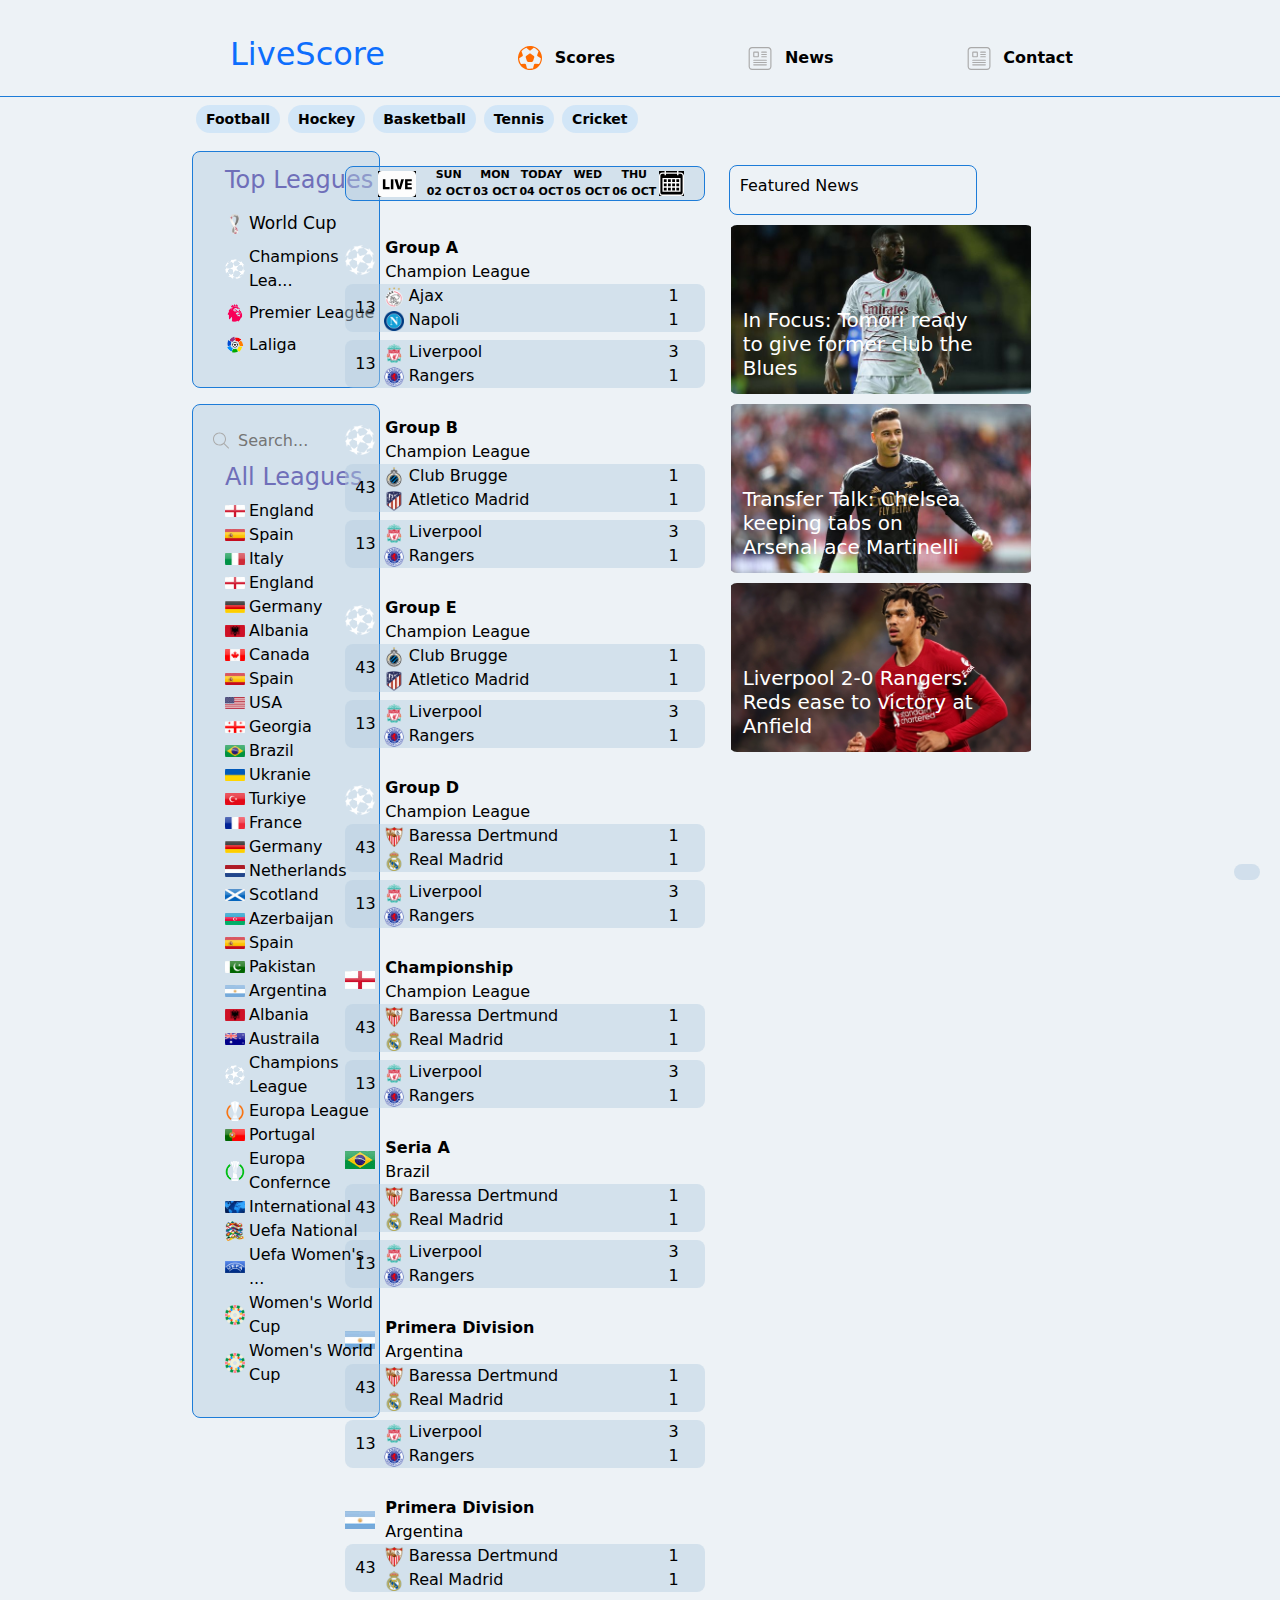
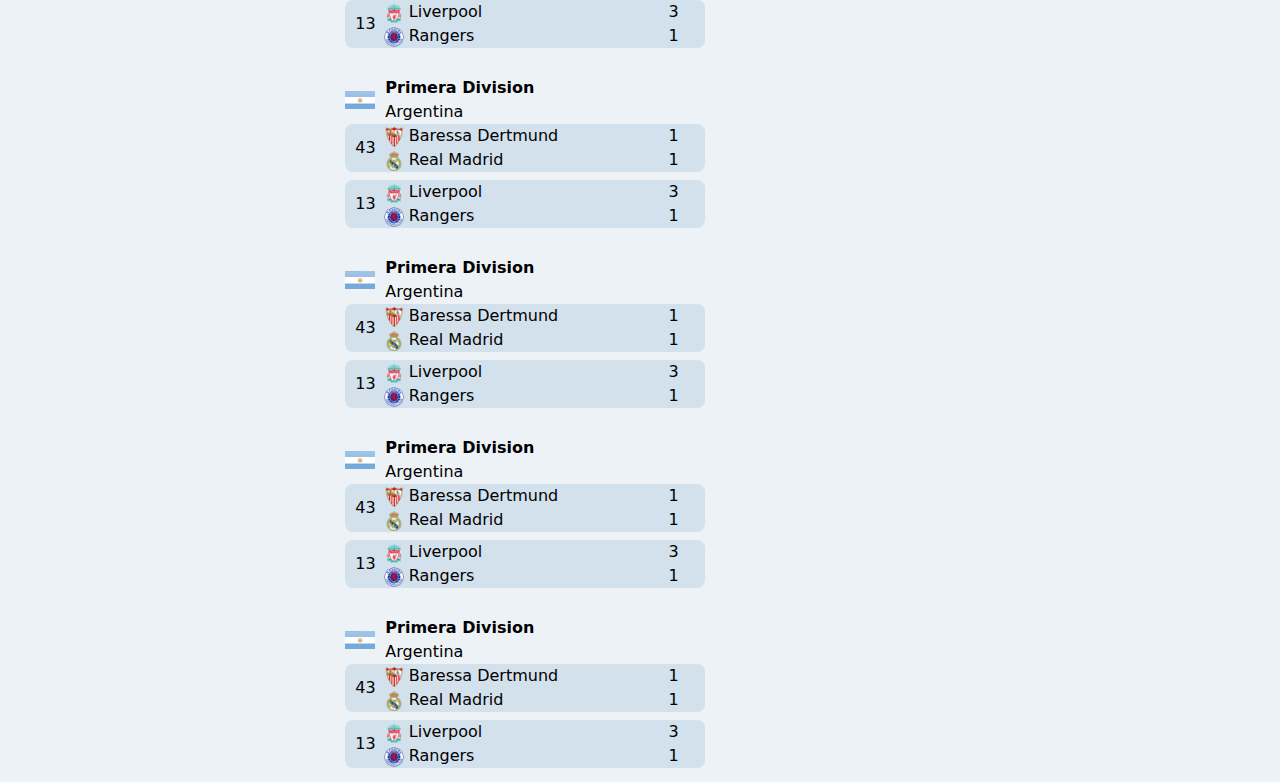
==== commit 2402f9d7: "adding rankings details privacy-notes and contact pages" ====
--- a/Index.html
+++ b/Index.html
@@ -92,7 +92,7 @@
                     </a>
                 </li>
                 <li class="d-flex justify-content-start align-items-center mb-4">
-                    <a href="">
+                    <a href="/TopLeauges.html">
                         <img class="sidebar-icons" src="/assets/photos/what-is-new-icon.svg" alt="">
                         <span class="sidebar-menu-text">Top Leagues</span>
                     </a>
@@ -104,7 +104,7 @@
                     </a>
                 </li>
                 <li class="d-flex justify-content-start align-items-center  mb-4">
-                    <a href="">
+                    <a href="./Rankings.html">
                         <img class="sidebar-icons" src="/assets/photos/message-box.svg" alt="">
                         <span class="sidebar-menu-text">Rankings</span>
                     </a>
@@ -536,9 +536,9 @@
                             </a>
                         </div>
                         <div class="match-result">
-                            <div class="content d-flex justify-content-between">
-                                <div class="teams">
-                                    <span class="current-time me-2">13</span>
+                            <div id="match" class="content d-flex justify-content-between">
+                                <div class="teams">
+                                    <span  class="current-time me-2">13</span>
                                     <div class="team-all">
                                         <div class="team1">
                                             <img class="team-img" src="./assets/photos/ajax.png">
@@ -558,7 +558,7 @@
                                     <i class="fa-regular fa-star ms-3"></i>
                                 </div>
                             </div>
-                            <div class="content d-flex justify-content-between mt-2">
+                            <div id="match" class="content d-flex justify-content-between mt-2">
                                 <div class="teams">
                                     <span class="current-time me-2">13</span>
                                     <div class="team-all">
@@ -603,7 +603,7 @@
                             </a>
                         </div>
                         <div class="match-result">
-                            <div class="content d-flex justify-content-between">
+                            <div id="match" class="content d-flex justify-content-between">
                                 <div class="teams">
                                     <span class="current-time me-2">43</span>
                                     <div class="team-all">
@@ -625,7 +625,7 @@
                                     <i class="fa-regular fa-star ms-3"></i>
                                 </div>
                             </div>
-                            <div class="content d-flex justify-content-between mt-2">
+                            <div id="match" class="content d-flex justify-content-between mt-2">
                                 <div class="teams">
                                     <span class="current-time me-2">13</span>
                                     <div class="team-all">
@@ -670,7 +670,7 @@
                             </a>
                         </div>
                         <div class="match-result">
-                            <div class="content d-flex justify-content-between">
+                            <div id="match" class="content d-flex justify-content-between">
                                 <div class="teams">
                                     <span class="current-time me-2">43</span>
                                     <div class="team-all">
@@ -692,7 +692,7 @@
                                     <i class="fa-regular fa-star ms-3"></i>
                                 </div>
                             </div>
-                            <div class="content d-flex justify-content-between mt-2">
+                            <div id="match" class="content d-flex justify-content-between mt-2">
                                 <div class="teams">
                                     <span class="current-time me-2">13</span>
                                     <div class="team-all">
@@ -737,7 +737,7 @@
                             </a>
                         </div>
                         <div class="match-result">
-                            <div class="content d-flex justify-content-between">
+                            <div id="match" class="content d-flex justify-content-between">
                                 <div class="teams">
                                     <span class="current-time me-2">43</span>
                                     <div class="team-all">
@@ -759,7 +759,7 @@
                                     <i class="fa-regular fa-star ms-3"></i>
                                 </div>
                             </div>
-                            <div class="content d-flex justify-content-between mt-2">
+                            <div id="match" class="content d-flex justify-content-between mt-2">
                                 <div class="teams">
                                     <span class="current-time me-2">13</span>
                                     <div class="team-all">
@@ -803,7 +803,7 @@
                             </a>
                         </div>
                         <div class="match-result">
-                            <div class="content d-flex justify-content-between">
+                            <div id="match" class="content d-flex justify-content-between">
                                 <div class="teams">
                                     <span class="current-time me-2">43</span>
                                     <div class="team-all">
@@ -825,7 +825,7 @@
                                     <i class="fa-regular fa-star ms-3"></i>
                                 </div>
                             </div>
-                            <div class="content d-flex justify-content-between mt-2">
+                            <div id="match" class="content d-flex justify-content-between mt-2">
                                 <div class="teams">
                                     <span class="current-time me-2">13</span>
                                     <div class="team-all">
@@ -869,7 +869,7 @@
                             </a>
                         </div>
                         <div class="match-result">
-                            <div class="content d-flex justify-content-between">
+                            <div id="match" class="content d-flex justify-content-between">
                                 <div class="teams">
                                     <span class="current-time me-2">43</span>
                                     <div class="team-all">
@@ -891,7 +891,7 @@
                                     <i class="fa-regular fa-star ms-3"></i>
                                 </div>
                             </div>
-                            <div class="content d-flex justify-content-between mt-2">
+                            <div id="match" class="content d-flex justify-content-between mt-2">
                                 <div class="teams">
                                     <span class="current-time me-2">13</span>
                                     <div class="team-all">
@@ -935,7 +935,7 @@
                             </a>
                         </div>
                         <div class="match-result">
-                            <div class="content d-flex justify-content-between">
+                            <div id="match" class="content d-flex justify-content-between">
                                 <div class="teams">
                                     <span class="current-time me-2">43</span>
                                     <div class="team-all">
@@ -957,7 +957,7 @@
                                     <i class="fa-regular fa-star ms-3"></i>
                                 </div>
                             </div>
-                            <div class="content d-flex justify-content-between mt-2">
+                            <div id="match" class="content d-flex justify-content-between mt-2">
                                 <div class="teams">
                                     <span class="current-time me-2">13</span>
                                     <div class="team-all">
@@ -1001,7 +1001,7 @@
                             </a>
                         </div>
                         <div class="match-result">
-                            <div class="content d-flex justify-content-between">
+                            <div id="match" class="content d-flex justify-content-between">
                                 <div class="teams">
                                     <span class="current-time me-2">43</span>
                                     <div class="team-all">
@@ -1023,7 +1023,7 @@
                                     <i class="fa-regular fa-star ms-3"></i>
                                 </div>
                             </div>
-                            <div class="content d-flex justify-content-between mt-2">
+                            <div id="match" class="content d-flex justify-content-between mt-2">
                                 <div class="teams">
                                     <span class="current-time me-2">13</span>
                                     <div class="team-all">
@@ -1067,7 +1067,7 @@
                             </a>
                         </div>
                         <div class="match-result">
-                            <div class="content d-flex justify-content-between">
+                            <div id="match" class="content d-flex justify-content-between">
                                 <div class="teams">
                                     <span class="current-time me-2">43</span>
                                     <div class="team-all">
@@ -1089,7 +1089,7 @@
                                     <i class="fa-regular fa-star ms-3"></i>
                                 </div>
                             </div>
-                            <div class="content d-flex justify-content-between mt-2">
+                            <div id="match" class="content d-flex justify-content-between mt-2">
                                 <div class="teams">
                                     <span class="current-time me-2">13</span>
                                     <div class="team-all">
@@ -1133,7 +1133,7 @@
                             </a>
                         </div>
                         <div class="match-result">
-                            <div class="content d-flex justify-content-between">
+                            <div id="match" class="content d-flex justify-content-between">
                                 <div class="teams">
                                     <span class="current-time me-2">43</span>
                                     <div class="team-all">
@@ -1155,7 +1155,7 @@
                                     <i class="fa-regular fa-star ms-3"></i>
                                 </div>
                             </div>
-                            <div class="content d-flex justify-content-between mt-2">
+                            <div id="match" class="content d-flex justify-content-between mt-2">
                                 <div class="teams">
                                     <span class="current-time me-2">13</span>
                                     <div class="team-all">
@@ -1199,7 +1199,7 @@
                             </a>
                         </div>
                         <div class="match-result">
-                            <div class="content d-flex justify-content-between">
+                            <div id="match" class="content d-flex justify-content-between">
                                 <div class="teams">
                                     <span class="current-time me-2">43</span>
                                     <div class="team-all">
@@ -1221,7 +1221,7 @@
                                     <i class="fa-regular fa-star ms-3"></i>
                                 </div>
                             </div>
-                            <div class="content d-flex justify-content-between mt-2">
+                            <div id="match" class="content d-flex justify-content-between mt-2">
                                 <div class="teams">
                                     <span class="current-time me-2">13</span>
                                     <div class="team-all">
@@ -1265,7 +1265,7 @@
                             </a>
                         </div>
                         <div class="match-result">
-                            <div class="content d-flex justify-content-between">
+                            <div id="match" class="content d-flex justify-content-between">
                                 <div class="teams">
                                     <span class="current-time me-2">43</span>
                                     <div class="team-all">
@@ -1287,7 +1287,7 @@
                                     <i class="fa-regular fa-star ms-3"></i>
                                 </div>
                             </div>
-                            <div class="content d-flex justify-content-between mt-2">
+                            <div id="match" class="content d-flex justify-content-between mt-2">
                                 <div class="teams">
                                     <span class="current-time me-2">13</span>
                                     <div class="team-all">
@@ -1314,7 +1314,8 @@
                 </div>
 
                 <div class="col-md-5">
-                    <div class="current-match">
+                    <div id="currentMatchContent" class="current-match">
+                        <i id="closeIconCurrentMatchContent" class="fa-solid fa-xmark close-icon-current-match-content"></i>
                         <div class="heading">
                             <ul>
                                 <li><a class="country" href="">Turkey</a></li>
@@ -1420,15 +1421,77 @@
                                             </div>
 
                                         </div>
-                                        <div class="pre-match-standings">
-
-                                        </div>
+                                       
+                                             <div class="pre-match-standings">
+                                                <div class="team-1">
+                                                    <table id="1" class="table table-hover table-standings-fifa table-content displaying-rankings">
+                                                        <thead>
+                                                            <tr>
+                                                                <th scope="col">#</th>
+                                                                <th>Team</th>
+                                                                <th scope="col">Latest</th>
+                                                                <th scope="col">Pts</th>
+                                                            </tr>
+                                                        </thead>
+                                                        <tbody>
+                                                            <tr>
+                                                                <td scope="row">5</td>
+                                                                <td>
+                                                                    <img class="team-image" src="./assets/photos/hatayspor.png" alt="">
+                                                                   
+                                                                </td>
+                                                                <td>
+                                                                    <div class="wins-and-loses">
+                                                                        <div class="boxes win">W</div>
+                                                                        <div class="boxes win">W</div>
+                                                                        <div class="boxes lose">L</div>
+                                                                        <div class="boxes win">L</div>
+                                                                        <div class="boxes equal">D</div>
+                                                                    </div>
+                                                                </td>
+                                                                <td class="d-flex justify-content-end">
+                                                                    <p class="ranking">6.97</p>
+                                                                    <p class="ms-4">13</p>
+                                                                </td>
+                                                            </tr>
+                                                            <tr>
+                                                                <td scope="row">17</td>
+                                                                <td>
+                                                                    <img class="team-image" src="./assets/photos/download-removebg-preview (1).png  " alt="">
+                                                                   
+                                                                </td>
+                                                                <td>
+                                                                    <div class="wins-and-loses">
+                                                                        <div class="boxes win">W</div>
+                                                                        <div class="boxes win">W</div>
+                                                                        <div class="boxes lose">L</div>
+                                                                        <div class="boxes win">L</div>
+                                                                        <div class="boxes equal">D</div>
+                                                                    </div>
+                                                                </td>
+                                                                <td class="d-flex justify-content-end">
+                                                                    <p class="ranking">6.97</p>
+                                                                    <p class="ms-4">13</p>
+                                                                </td>
+                                                            </tr>
+                                                        </tbody>
+                                                    </table>
+                                                </div>
+                                                
+                                                <!-- <div class="all">
+                                                    <div class="team1">
+                                                        <div class="team-image">
+                                                            
+                                                        </div>
+                                                     
+                                                    </div>
+                                                </div> -->
+                                            </div> 
                                     </div>
 
                                 </div>
 
                                 <div id="2" class="lineups-content current-content d-none">
-
                                     <div class="field">
                                         <div class="field__container">
                                             <div class="field__half">
--- a/assets/css/style.css
+++ b/assets/css/style.css
@@ -140,6 +140,9 @@
   #HeroNews .news-content .news {
     width: 100%;
   }
+  #HeroNews .advertising {
+    display: none;
+  }
 }
 #contactHero {
   background-color: #edf2f6;
@@ -154,6 +157,7 @@
 }
 #contactHero .sending-area input {
   border: none;
+  outline: none;
   border-bottom: 1px solid rgb(67, 67, 67);
   width: 100%;
   background-color: transparent;
@@ -219,6 +223,1082 @@
   padding: 60px;
 }
 
+#HeroDetails {
+  background-color: #edf2f6;
+  padding: 40px 0;
+}
+#HeroDetails .heading {
+  padding: 20px 14px !important;
+  border-radius: 7px;
+  background: #5433ff;
+  background: linear-gradient(to right, #a5fecb, #20bdff, #5433ff);
+  padding: 0 20px;
+  display: flex;
+}
+#HeroDetails .heading .club-country-name {
+  display: flex;
+  flex-direction: column;
+  justify-content: center;
+  align-items: center;
+}
+#HeroDetails .heading .club-country-name h2 {
+  color: #fff;
+  font-weight: bold;
+}
+#HeroDetails .heading .club-image {
+  width: 30%;
+  background-color: #fff;
+}
+#HeroDetails .heading .club-image img {
+  width: 100%;
+  padding: 13px 0;
+}
+#HeroDetails .heading .club-name {
+  color: #fff;
+  font-weight: bold;
+  display: flex;
+  align-items: center;
+}
+#HeroDetails .heading .club-name img {
+  -o-object-fit: contain;
+     object-fit: contain;
+}
+#HeroDetails .statistics {
+  background-color: #fff;
+  border-radius: 7px;
+  margin-top: 20px;
+  padding: 10px 20px;
+}
+#HeroDetails .statistics .circle {
+  font-size: 15px;
+  width: 47px;
+  height: 46px;
+  display: inline-flex;
+  justify-content: center;
+  align-items: center;
+  border-radius: 50%;
+  position: relative;
+  z-index: 0;
+}
+#HeroDetails .statistics .circle::after {
+  font-size: 0.45em;
+}
+#HeroDetails .statistics .circle::before {
+  content: "";
+  position: absolute;
+  z-index: -1;
+  top: 0;
+  left: 0;
+  right: 0;
+  bottom: 0;
+  border-radius: inherit;
+  padding: 10px;
+  background: linear-gradient(#f3f3f3, #f3f3f3) content-box, conic-gradient(#3498db 0 var(--p1), #3498db calc(var(--p1) + 0.1%) calc(var(--p1) + var(--p2)), grey 0);
+}
+#HeroDetails .statistics h3 {
+  color: rgb(34, 34, 38);
+  text-align: center;
+  font: 700 20px/24px Roboto, sans-serif;
+}
+#HeroDetails .statistics .statistic-all {
+  display: flex;
+  justify-content: space-around;
+  flex-wrap: wrap;
+}
+#HeroDetails .statistics .statistic-all .box {
+  width: 50%;
+  display: flex;
+  flex-direction: column;
+  align-items: center;
+}
+#HeroDetails .statistics .statistic-all .players-count {
+  color: rgb(34, 34, 38);
+  text-align: left;
+  font: 700 14px/16px Roboto, sans-serif;
+}
+#HeroDetails .statistics .statistic-all .total-players {
+  height: 32px;
+  color: rgba(34, 34, 38, 0.45);
+  text-align: center;
+  font: 500 12px/1.33 Roboto, sans-serif;
+}
+#HeroDetails .information {
+  padding: 15px 0;
+  background-color: #fff;
+  text-align: left;
+  border-radius: 7px;
+  margin-top: 10px;
+}
+#HeroDetails .information .information-heading h2 {
+  padding: 12px 16px 4px;
+  color: rgb(34, 34, 38);
+  font: 700 16px/24px Roboto, sans-serif;
+}
+#HeroDetails .information .coach {
+  display: flex;
+  align-items: center;
+  justify-content: space-between;
+  padding: 0 14px;
+}
+#HeroDetails .information .coach .title {
+  color: rgb(34, 34, 38);
+  text-align: left;
+  font: 400 14px/1.14 Roboto, sans-serif;
+}
+#HeroDetails .information .coach .name {
+  color: rgb(29, 124, 216);
+  text-align: left;
+  font: 400 17px/16px Robo;
+}
+#HeroDetails .information .foundation-date {
+  margin-top: 10px;
+  padding: 0 14px;
+  display: flex;
+  justify-content: space-between;
+  align-items: center;
+}
+#HeroDetails .information .country {
+  margin-top: 10px;
+  padding: 0 13px;
+  display: flex;
+  justify-content: space-between;
+  align-items: center;
+  padding-bottom: 10px;
+}
+#HeroDetails .information .country .country-image {
+  width: 25px;
+}
+#HeroDetails .venue {
+  padding: 15px 0;
+  background-color: #fff;
+  border-radius: 7px;
+  margin-top: 10px;
+}
+#HeroDetails .venue .venue-heading h2 {
+  padding: 12px 16px 4px;
+  color: rgb(34, 34, 38);
+  font: 700 20px Roboto, sans-serif;
+}
+#HeroDetails .venue .stadium {
+  padding: 0 10px;
+  display: flex;
+  justify-content: space-between;
+  align-items: center;
+}
+#HeroDetails .venue .capacity {
+  padding: 0 10px;
+  display: flex;
+  justify-content: space-between;
+  align-items: center;
+}
+#HeroDetails .venue .city {
+  padding: 0 10px;
+  display: flex;
+  justify-content: space-between;
+  align-items: center;
+}
+#HeroDetails .transfers {
+  background-color: #fff;
+  border-radius: 7px;
+  padding: 10px;
+  margin-top: 10px;
+}
+#HeroDetails .transfers .transfers-all {
+  display: flex;
+  justify-content: space-between;
+}
+#HeroDetails .transfers .transfers-heading {
+  margin-bottom: 20px;
+}
+#HeroDetails .transfers .transfers-heading h2 {
+  padding: 12px 16px 4px;
+  color: rgb(34, 34, 38);
+  font: 700 20px Roboto, sans-serif;
+  text-align: center;
+}
+#HeroDetails .transfers .arrival,
+#HeroDetails .transfers .departures {
+  display: flex;
+  flex-direction: column;
+  align-items: flex-start;
+}
+#HeroDetails .transfers .arrivals-content {
+  min-width: -webkit-fit-content;
+  min-width: -moz-fit-content;
+  min-width: fit-content;
+  color: rgb(21, 177, 104);
+  text-align: left;
+  font: 700 14px/16px Roboto, sans-serif;
+}
+#HeroDetails .transfers .departures-content {
+  min-width: -webkit-fit-content;
+  min-width: -moz-fit-content;
+  min-width: fit-content;
+  color: rgb(199, 54, 31);
+  text-align: left;
+  font: 700 14px/16px Roboto, sans-serif;
+}
+#HeroDetails .wins-and-loses {
+  display: flex;
+  flex: 1;
+  border-radius: 7px;
+  font-size: 24px;
+  width: 100%;
+  overflow: hidden;
+}
+#HeroDetails .wins-and-loses .boxes {
+  width: 25px;
+  height: 24px;
+  display: inline-block;
+  vertical-align: top;
+  text-align: center;
+  font: 800 14px/1.14 Roboto, sans-serif;
+  color: rgb(255, 255, 255);
+  padding: 5px 4px;
+}
+#HeroDetails .wins-and-loses .win {
+  background-color: #07bc0c;
+}
+#HeroDetails .wins-and-loses .lose {
+  background-color: rgb(199, 54, 31);
+}
+#HeroDetails .wins-and-loses .equal {
+  background-color: gray;
+}
+#HeroDetails .tournaments {
+  padding: 10px 0;
+  background-color: #fff;
+  border-radius: 7px;
+}
+#HeroDetails .tournaments .tournament-heading {
+  color: rgb(34, 34, 38);
+  font: 700 22px/24px Roboto, sans-serif;
+}
+#HeroDetails .tournaments .cup-all {
+  display: flex;
+  justify-content: center;
+  flex-wrap: wrap;
+}
+#HeroDetails .tournaments .cup {
+  width: 30%;
+  display: flex;
+  flex-direction: column;
+  align-items: center;
+  justify-content: center;
+  margin-bottom: 20px;
+}
+#HeroDetails .tournaments .cup img {
+  width: 60px;
+}
+#HeroDetails .standings {
+  background-color: #fff;
+  padding: 10px;
+  border-radius: 7px;
+  margin-bottom: 10px;
+}
+#HeroDetails .standings .club-image {
+  width: 30px;
+}
+#HeroDetails .players-list-tabs {
+  width: 100%;
+  margin-top: 5px;
+}
+#HeroDetails .players-list-tabs .view-type {
+  margin: 0 auto;
+  cursor: pointer;
+  border: none;
+  background-color: transparent;
+}
+#HeroDetails .players-box {
+  background-color: #fff;
+  padding: 10px;
+  border-radius: 7px;
+  margin-top: 9px;
+}
+#HeroDetails .players-box .forward .forward-heading span {
+  color: #cb1818;
+  text-align: left;
+  font: 700 14px/1.14 Roboto, sans-serif;
+  text-overflow: ellipsis;
+  overflow: hidden;
+  white-space: nowrap;
+}
+#HeroDetails .players-box .forward .forward-body .all {
+  display: flex;
+  justify-content: flex-start;
+  align-items: center;
+  flex-wrap: wrap;
+}
+#HeroDetails .players-box .forward .forward-body .box {
+  margin-right: 10px;
+  padding-top: 20px;
+  text-align: center;
+  width: 23%;
+  position: relative;
+  background-color: rgba(179, 183, 189, 0.4);
+  border-radius: 10%;
+}
+#HeroDetails .players-box .forward .forward-body .player-image-content {
+  width: 80px;
+  margin: 0 auto;
+  padding: 0 0 10px;
+}
+#HeroDetails .players-box .forward .forward-body .player-image-content .player-image {
+  width: 100%;
+  height: 100%;
+  -o-object-fit: contain;
+     object-fit: contain;
+  border-radius: 100%;
+}
+#HeroDetails .players-box .forward .forward-body .player-number-content {
+  background-color: rgb(81, 86, 95);
+  position: absolute;
+  right: 13px;
+  bottom: 50px;
+  height: 24px;
+  width: 24px;
+  border-radius: 50%;
+}
+#HeroDetails .players-box .forward .forward-body .player-number-content .player-number {
+  color: #fff;
+  text-align: center;
+  font: 700 14px/24px Roboto, sans-serif;
+}
+#HeroDetails .players-box .forward .forward-body .footer-body-forward {
+  display: flex;
+  justify-content: space-between;
+  align-items: center;
+  background-color: rgba(229, 233, 239, 0.4);
+  padding: 5px;
+}
+#HeroDetails .players-box .forward .forward-body .footer-body-forward .country {
+  display: flex;
+  justify-content: center;
+  align-items: center;
+}
+#HeroDetails .players-box .forward .forward-body .footer-body-forward .country .country-image {
+  width: 22px;
+}
+#HeroDetails .players-box .forward .forward-body .footer-body-forward .country .country-name {
+  color: rgb(34, 34, 38);
+  text-align: left;
+  font: 400 14px/16px Roboto, sans-serif;
+}
+#HeroDetails .players-box .forward .forward-body .footer-body-forward .type {
+  color: rgb(203, 24, 24);
+  text-align: left;
+  font: 700 14px/1.14 Roboto, sans-serif;
+  text-overflow: ellipsis;
+  overflow: hidden;
+  white-space: nowrap;
+}
+#HeroDetails .players-box .midfielder .midfielder-heading span {
+  color: rgb(20, 172, 35);
+  text-align: left;
+  font: 700 14px/1.14 Roboto, sans-serif;
+  text-overflow: ellipsis;
+  overflow: hidden;
+  white-space: nowrap;
+}
+#HeroDetails .players-box .midfielder .midfielder-body .all {
+  display: flex;
+  justify-content: flex-start;
+  align-items: center;
+  flex-wrap: wrap;
+}
+#HeroDetails .players-box .midfielder .midfielder-body .box {
+  margin-top: 10px;
+  margin-right: 10px;
+  padding-top: 20px;
+  text-align: center;
+  width: 23%;
+  position: relative;
+  background-color: rgba(179, 183, 189, 0.4);
+  border-radius: 10%;
+}
+#HeroDetails .players-box .midfielder .midfielder-body .player-image-content {
+  width: 80px;
+  margin: 0 auto;
+  padding: 0 0 10px;
+}
+#HeroDetails .players-box .midfielder .midfielder-body .player-image-content .player-image {
+  width: 100%;
+  height: 100%;
+  -o-object-fit: contain;
+     object-fit: contain;
+  border-radius: 100%;
+}
+#HeroDetails .players-box .midfielder .midfielder-body .player-number-content {
+  background-color: rgb(81, 86, 95);
+  position: absolute;
+  right: 13px;
+  bottom: 50px;
+  height: 24px;
+  width: 24px;
+  border-radius: 50%;
+}
+#HeroDetails .players-box .midfielder .midfielder-body .player-number-content .player-number {
+  color: #fff;
+  text-align: center;
+  font: 700 14px/24px Roboto, sans-serif;
+}
+#HeroDetails .players-box .midfielder .midfielder-body .footer-body-forward {
+  display: flex;
+  justify-content: space-between;
+  align-items: center;
+  background-color: rgba(229, 233, 239, 0.4);
+  padding: 5px;
+}
+#HeroDetails .players-box .midfielder .midfielder-body .footer-body-forward .country {
+  display: flex;
+  justify-content: center;
+  align-items: center;
+}
+#HeroDetails .players-box .midfielder .midfielder-body .footer-body-forward .country .country-image {
+  width: 22px;
+}
+#HeroDetails .players-box .midfielder .midfielder-body .footer-body-forward .country .country-name {
+  color: rgb(34, 34, 38);
+  text-align: left;
+  font: 400 14px/16px Roboto, sans-serif;
+}
+#HeroDetails .players-box .midfielder .midfielder-body .footer-body-forward .type {
+  color: rgb(20, 172, 35);
+  text-align: left;
+  font: 700 14px/1.14 Roboto, sans-serif;
+  text-overflow: ellipsis;
+  overflow: hidden;
+  white-space: nowrap;
+}
+#HeroDetails .players-box .defender .defender-heading span {
+  color: rgb(29, 124, 216);
+  text-align: left;
+  font: 700 14px/1.14 Roboto, sans-serif;
+  text-overflow: ellipsis;
+  overflow: hidden;
+  white-space: nowrap;
+}
+#HeroDetails .players-box .defender .defender-body .all {
+  display: flex;
+  justify-content: flex-start;
+  align-items: center;
+  flex-wrap: wrap;
+}
+#HeroDetails .players-box .defender .defender-body .box {
+  margin-top: 10px;
+  margin-right: 10px;
+  padding-top: 20px;
+  text-align: center;
+  width: 23%;
+  position: relative;
+  background-color: rgba(179, 183, 189, 0.4);
+  border-radius: 10%;
+}
+#HeroDetails .players-box .defender .defender-body .player-image-content {
+  width: 80px;
+  margin: 0 auto;
+  padding: 0 0 10px;
+}
+#HeroDetails .players-box .defender .defender-body .player-image-content .player-image {
+  width: 100%;
+  height: 100%;
+  -o-object-fit: contain;
+     object-fit: contain;
+  border-radius: 100%;
+}
+#HeroDetails .players-box .defender .defender-body .player-number-content {
+  background-color: rgb(81, 86, 95);
+  position: absolute;
+  right: 13px;
+  bottom: 50px;
+  height: 24px;
+  width: 24px;
+  border-radius: 50%;
+}
+#HeroDetails .players-box .defender .defender-body .player-number-content .player-number {
+  color: #fff;
+  text-align: center;
+  font: 700 14px/24px Roboto, sans-serif;
+}
+#HeroDetails .players-box .defender .defender-body .footer-body-forward {
+  display: flex;
+  justify-content: space-between;
+  align-items: center;
+  background-color: rgba(229, 233, 239, 0.4);
+  padding: 5px;
+}
+#HeroDetails .players-box .defender .defender-body .footer-body-forward .country {
+  display: flex;
+  justify-content: center;
+  align-items: center;
+}
+#HeroDetails .players-box .defender .defender-body .footer-body-forward .country .country-image {
+  width: 22px;
+}
+#HeroDetails .players-box .defender .defender-body .footer-body-forward .country .country-name {
+  color: rgb(34, 34, 38);
+  text-align: left;
+  font: 400 14px/16px Roboto, sans-serif;
+}
+#HeroDetails .players-box .defender .defender-body .footer-body-forward .type {
+  color: rgb(29, 124, 216);
+  text-align: left;
+  font: 700 14px/1.14 Roboto, sans-serif;
+  text-overflow: ellipsis;
+  overflow: hidden;
+  white-space: nowrap;
+}
+#HeroDetails .players-box .goalkeeper .goalkeeper-heading span {
+  color: #e59c03;
+  text-align: left;
+  font: 700 14px/1.14 Roboto, sans-serif;
+  text-overflow: ellipsis;
+  overflow: hidden;
+  white-space: nowrap;
+}
+#HeroDetails .players-box .goalkeeper .goalkeeper-body .all {
+  display: flex;
+  justify-content: flex-start;
+  align-items: center;
+  flex-wrap: wrap;
+}
+#HeroDetails .players-box .goalkeeper .goalkeeper-body .box {
+  margin-right: 10px;
+  padding-top: 20px;
+  text-align: center;
+  width: 23%;
+  position: relative;
+  background-color: rgba(179, 183, 189, 0.4);
+  border-radius: 10%;
+}
+#HeroDetails .players-box .goalkeeper .goalkeeper-body .player-image-content {
+  width: 80px;
+  margin: 0 auto;
+  padding: 0 0 10px;
+}
+#HeroDetails .players-box .goalkeeper .goalkeeper-body .player-image-content .player-image {
+  width: 100%;
+  height: 100%;
+  -o-object-fit: contain;
+     object-fit: contain;
+  border-radius: 100%;
+}
+#HeroDetails .players-box .goalkeeper .goalkeeper-body .player-number-content {
+  background-color: rgb(81, 86, 95);
+  position: absolute;
+  right: 13px;
+  bottom: 50px;
+  height: 24px;
+  width: 24px;
+  border-radius: 50%;
+}
+#HeroDetails .players-box .goalkeeper .goalkeeper-body .player-number-content .player-number {
+  color: #fff;
+  text-align: center;
+  font: 700 14px/24px Roboto, sans-serif;
+}
+#HeroDetails .players-box .goalkeeper .goalkeeper-body .footer-body-forward {
+  display: flex;
+  justify-content: space-between;
+  align-items: center;
+  background-color: rgba(229, 233, 239, 0.4);
+  padding: 5px;
+}
+#HeroDetails .players-box .goalkeeper .goalkeeper-body .footer-body-forward .country {
+  display: flex;
+  justify-content: center;
+  align-items: center;
+}
+#HeroDetails .players-box .goalkeeper .goalkeeper-body .footer-body-forward .country .country-image {
+  width: 22px;
+}
+#HeroDetails .players-box .goalkeeper .goalkeeper-body .footer-body-forward .country .country-name {
+  color: rgb(34, 34, 38);
+  text-align: left;
+  font: 400 14px/16px Roboto, sans-serif;
+}
+#HeroDetails .players-box .goalkeeper .goalkeeper-body .footer-body-forward .type {
+  color: #e59c03;
+  text-align: left;
+  font: 700 14px/1.14 Roboto, sans-serif;
+  text-overflow: ellipsis;
+  overflow: hidden;
+  white-space: nowrap;
+}
+#HeroDetails .players-list {
+  margin-top: 10px;
+  background-color: #fff;
+}
+#HeroDetails .players-list .player-number-content {
+  background-color: rgb(81, 86, 95);
+  height: 24px;
+  width: 24px;
+  border-radius: 50%;
+}
+#HeroDetails .players-list .player-number-content .player-number {
+  color: #fff;
+  text-align: center;
+  font: 700 14px/24px Roboto, sans-serif;
+}
+#HeroDetails .players-list .position-forward {
+  color: rgb(203, 24, 24);
+  text-align: left;
+  font: 700 14px/1.14 Roboto, sans-serif;
+  text-overflow: ellipsis;
+  overflow: hidden;
+  white-space: nowrap;
+}
+#HeroDetails .players-list .position-midfielder {
+  color: #14ac23;
+  text-align: left;
+  font: 700 14px/1.14 Roboto, sans-serif;
+  text-overflow: ellipsis;
+  overflow: hidden;
+  white-space: nowrap;
+}
+#HeroDetails .players-list .position-defender {
+  color: #1d7cd8;
+  text-align: left;
+  font: 700 14px/1.14 Roboto, sans-serif;
+  text-overflow: ellipsis;
+  overflow: hidden;
+  white-space: nowrap;
+}
+#HeroDetails .players-list .position-goalkeeper {
+  color: #e59c03;
+  text-align: left;
+  font: 700 14px/1.14 Roboto, sans-serif;
+  text-overflow: ellipsis;
+  overflow: hidden;
+  white-space: nowrap;
+}
+#HeroDetails .players-list .nationality {
+  display: flex;
+  justify-content: center;
+  align-items: center;
+}
+#HeroDetails .players-list .country-image {
+  width: 24px;
+}
+#HeroDetails .top-players {
+  background-color: #fff;
+  padding: 10px 10px 60px;
+  margin-top: 20px;
+  border-radius: 7px;
+}
+#HeroDetails .top-players .heading-top-players {
+  display: flex;
+  margin-top: 10px;
+}
+#HeroDetails .top-players .footballer-table .player {
+  display: flex;
+  justify-content: flex-start;
+}
+#HeroDetails .top-players .footballer-table .text {
+  display: flex;
+  flex-direction: column;
+  margin-left: 10px;
+}
+#HeroDetails .top-players .footballer-table .text .duty {
+  color: rgba(34, 34, 38, 0.45);
+  text-align: left;
+  font: 500 12px/16px Roboto, sans-serif;
+}
+#HeroDetails .top-players .footballer-table .player-image {
+  width: 39px;
+  border-radius: 100%;
+}
+#HeroDetails .top-players .footballer-table .player-rating {
+  color: #fff;
+  background-color: rgb(162, 188, 0);
+  height: 24px;
+  width: 32px;
+  border-radius: 4px;
+  text-align: center;
+  padding: 4px 10px;
+  font: 700 14px "Roboto Condensed", sans-serif;
+  letter-spacing: -0.5px;
+}
+#HeroDetails .top-players .nice-select {
+  -webkit-tap-highlight-color: transparent;
+  background-color: #fff;
+  border-radius: 5px;
+  border: solid 1px #e8e8e8;
+  box-sizing: border-box;
+  clear: both;
+  cursor: pointer;
+  display: block;
+  float: left;
+  font-family: inherit;
+  font-size: 14px;
+  font-weight: normal;
+  height: 42px;
+  line-height: 40px;
+  outline: none;
+  padding-left: 18px;
+  padding-right: 30px;
+  position: relative;
+  text-align: left !important;
+  transition: all 0.2s ease-in-out;
+  -webkit-user-select: none;
+  -moz-user-select: none;
+  -ms-user-select: none;
+  user-select: none;
+  white-space: nowrap;
+  width: auto;
+}
+#HeroDetails .top-players .nice-select:hover {
+  border-color: #dbdbdb;
+}
+#HeroDetails .top-players .nice-select:after {
+  border-bottom: 2px solid #999;
+  border-right: 2px solid #999;
+  content: "";
+  display: block;
+  height: 5px;
+  margin-top: -4px;
+  pointer-events: none;
+  position: absolute;
+  right: 12px;
+  top: 50%;
+  transform-origin: 66% 66%;
+  transform: rotate(45deg);
+  transition: all 0.15s ease-in-out;
+  width: 5px;
+}
+#HeroDetails .top-players .nice-select.open:after {
+  transform: rotate(-135deg);
+}
+#HeroDetails .top-players .nice-select.open .list {
+  opacity: 1;
+  pointer-events: auto;
+  transform: scale(1) translateY(0);
+}
+#HeroDetails .top-players .nice-select.disabled {
+  border-color: #ededed;
+  color: #999;
+  pointer-events: none;
+}
+#HeroDetails .top-players .nice-select.disabled:after {
+  border-color: #cccccc;
+}
+#HeroDetails .top-players .nice-select.wide {
+  width: 100%;
+}
+#HeroDetails .top-players .nice-select.wide .list {
+  left: 0 !important;
+  right: 0 !important;
+}
+#HeroDetails .top-players .nice-select.right {
+  float: right;
+}
+#HeroDetails .top-players .nice-select.right .list {
+  left: auto;
+  right: 0;
+}
+#HeroDetails .top-players .nice-select.small {
+  font-size: 12px;
+  height: 36px;
+  line-height: 34px;
+}
+#HeroDetails .top-players .nice-select.small:after {
+  height: 4px;
+  width: 4px;
+}
+#HeroDetails .top-players .nice-select.small .option {
+  line-height: 34px;
+  min-height: 34px;
+}
+#HeroDetails .top-players .nice-select .list {
+  background-color: #fff;
+  border-radius: 5px;
+  box-shadow: 0 0 0 1px rgba(68, 68, 68, 0.11);
+  box-sizing: border-box;
+  margin-top: 4px;
+  opacity: 0;
+  overflow: hidden;
+  padding: 0;
+  pointer-events: none;
+  position: absolute;
+  top: 100%;
+  left: 0;
+  transform-origin: 50% 0;
+  transform: scale(0.75) translateY(-21px);
+  transition: all 0.2s cubic-bezier(0.5, 0, 0, 1.25), opacity 0.15s ease-out;
+  z-index: 9;
+}
+#HeroDetails .top-players .nice-select .list:hover .option:not(:hover) {
+  background-color: transparent !important;
+}
+#HeroDetails .top-players .nice-select .option {
+  cursor: pointer;
+  font-weight: 400;
+  line-height: 40px;
+  list-style: none;
+  min-height: 40px;
+  outline: none;
+  padding-left: 18px;
+  padding-right: 29px;
+  text-align: left;
+  transition: all 0.2s;
+}
+#HeroDetails .top-players .nice-select .option.selected {
+  font-weight: bold;
+}
+#HeroDetails .top-players .nice-select .option.disabled {
+  background-color: transparent;
+  color: #999;
+  cursor: default;
+}
+#HeroDetails .top-players .nice-select:active,
+#HeroDetails .top-players .nice-select.open,
+#HeroDetails .top-players .nice-select:focus {
+  border-color: #999;
+}
+#HeroDetails .top-players .nice-select .option:hover,
+#HeroDetails .top-players .nice-select .option.focus,
+#HeroDetails .top-players .nice-select .option.selected.focus {
+  background-color: #f6f6f6;
+}
+#HeroDetails .top-players .no-csspointerevents .nice-select .list {
+  display: none;
+}
+#HeroDetails .top-players .no-csspointerevents .nice-select.open .list {
+  display: block;
+}
+#HeroDetails .club-matches {
+  background-color: #fff;
+  padding: 10px;
+  margin-top: 10px;
+  border-radius: 7px;
+}
+#HeroDetails .matches {
+  padding: 14px 0;
+}
+#HeroDetails .matches .all {
+  display: flex;
+  justify-content: space-between;
+  align-items: center;
+}
+#HeroDetails .matches .left {
+  display: flex;
+}
+#HeroDetails .matches .champion-league-logo {
+  width: 30px;
+  -o-object-fit: contain;
+     object-fit: contain;
+  margin-right: 10px;
+}
+#HeroDetails .matches a {
+  color: #000;
+}
+#HeroDetails .matches .description {
+  font-weight: bold;
+}
+#HeroDetails .matches .league {
+  color: #14ac23;
+  text-align: left;
+  font: 500 12px/1.33 Roboto, sans-serif;
+}
+#HeroDetails .matches .match-result .teams {
+  display: flex;
+  align-items: center;
+}
+#HeroDetails .matches .match-result .current-time {
+  color: #000;
+}
+#HeroDetails .matches .match-result .current-scores {
+  color: #000;
+}
+#HeroDetails .matches .match-result .team-img {
+  width: 25px;
+}
+#HeroDetails .matches .match-result .team-name {
+  color: #000;
+}
+#HeroDetails .matches .match-result .content {
+  display: flex;
+  justify-content: start;
+  align-items: center;
+  padding: 0 10px;
+  border-radius: 8px;
+  cursor: pointer;
+}
+#HeroDetails .matches .match-result .content:hover {
+  background-color: #d2d2d2;
+  transition: 0.2s;
+}
+#HeroDetails .matches .match-result .favorite-star {
+  width: 10px;
+}
+#HeroDetails .players-list-common-area {
+  background-color: #fff;
+  border-radius: 7px;
+  padding: 10px;
+}
+
+.displaying-match {
+  display: block !important;
+}
+
+.displaying-rankings {
+  visibility: visible;
+}
+
+#HeroRankings {
+  background-color: #edf2f6;
+  padding: 30px 0;
+}
+#HeroRankings .list-group-item {
+  cursor: pointer;
+}
+#HeroRankings .name {
+  display: flex;
+  flex-direction: column;
+  margin-left: 8px;
+}
+#HeroRankings .name span:first-child {
+  color: rgb(34, 34, 38);
+  text-align: left;
+  font: 400 14px/1.14 Roboto, sans-serif;
+}
+#HeroRankings .name span:last-child {
+  color: rgba(34, 34, 38, 0.45);
+  text-align: left;
+  font: 500 12px/1.33 Roboto, sans-serif;
+}
+#HeroRankings .rankings-leagues {
+  border-top: none;
+}
+#HeroRankings .ligs {
+  padding: 14px 0;
+  border-radius: 8px;
+  border: 1px solid rgb(29, 124, 216);
+  background-color: rgba(180, 204, 223, 0.4509803922);
+}
+#HeroRankings .ligs .top-leagues-heading,
+#HeroRankings .ligs .all-leagues-heading {
+  color: rgb(111, 111, 185);
+}
+#HeroRankings .ligs .flags {
+  width: 24px;
+  -o-object-fit: contain;
+     object-fit: contain;
+  background-color: #fff;
+}
+#HeroRankings .ligs .flag-names {
+  color: #000;
+  font-weight: bold;
+}
+#HeroRankings .team-image {
+  width: 30px;
+  -o-object-fit: contain;
+     object-fit: contain;
+}
+#HeroRankings .league-and-country {
+  display: flex;
+  flex-direction: column;
+}
+#HeroRankings .matches {
+  padding: 14px 0;
+}
+#HeroRankings .matches .all {
+  display: flex;
+  justify-content: space-between;
+  align-items: center;
+}
+#HeroRankings .matches .left {
+  display: flex;
+}
+#HeroRankings .matches .champion-league-logo {
+  width: 30px;
+  -o-object-fit: contain;
+     object-fit: contain;
+  margin-right: 10px;
+}
+#HeroRankings .matches a {
+  color: #000;
+}
+#HeroRankings .matches .description {
+  font-weight: bold;
+}
+#HeroRankings .matches .league {
+  font-weight: 200;
+}
+#HeroRankings .matches .match-result .teams {
+  display: flex;
+  align-items: center;
+}
+#HeroRankings .matches .match-result .current-time {
+  color: #000;
+}
+#HeroRankings .matches .match-result .current-scores {
+  color: #000;
+}
+#HeroRankings .matches .match-result .team-img {
+  width: 20px;
+}
+#HeroRankings .matches .match-result .team-name {
+  color: #000;
+}
+#HeroRankings .matches .match-result .content {
+  display: flex;
+  justify-content: start;
+  align-items: center;
+  background-color: rgba(180, 204, 223, 0.4509803922);
+  padding: 0 10px;
+  border-radius: 8px;
+  cursor: pointer;
+}
+#HeroRankings .matches .match-result .favorite-star {
+  width: 10px;
+}
+#HeroRankings .news-header {
+  width: 69%;
+  color: #000;
+  display: flex;
+  justify-content: space-between;
+  align-items: center;
+  border: 1px solid rgb(29, 124, 216);
+  border-radius: 8px;
+  padding: 10px 10px;
+  margin-top: 10px;
+}
+#HeroRankings .news {
+  width: 69%;
+  position: relative;
+}
+#HeroRankings .news .news-content .news-photo {
+  width: 305px;
+  height: 169px;
+  margin-top: 10px;
+  border-radius: 8px;
+  -o-object-fit: contain;
+     object-fit: contain;
+}
+#HeroRankings .news .news-content .news-text {
+  color: #fff;
+}
+#HeroRankings .news .news-content .news-text h2 {
+  font-size: 20px;
+  position: absolute;
+  bottom: 6px;
+  left: 14px;
+}
+#HeroRankings .advertising-banner {
+  position: -webkit-sticky;
+  position: sticky;
+  top: 0;
+}
+
+.displaying-match {
+  display: block !important;
+}
+
+.displaying-rankings {
+  visibility: visible;
+}
+
 * {
   margin: 0;
   padding: 0;
@@ -323,7 +1403,6 @@
   font-size: 14px;
   padding: 6px 10px;
   border-radius: 17.5px;
-  border: 1px solid rgb(29, 124, 216);
   color: #000;
   font-weight: 700;
   background: rgba(177, 216, 249, 0.451);
@@ -351,7 +1430,8 @@
   border: 1px solid rgb(29, 124, 216);
   background-color: rgba(180, 204, 223, 0.4509803922);
 }
-#Hero .countries .ligs .top-leagues-heading, #Hero .countries .ligs .all-leagues-heading {
+#Hero .countries .ligs .top-leagues-heading,
+#Hero .countries .ligs .all-leagues-heading {
   color: rgb(111, 111, 185);
 }
 #Hero .countries .ligs .flags {
@@ -369,14 +1449,14 @@
   width: 100%;
   margin: 0 auto;
   /*
-   * Container
-   */
+  * Container
+  */
   /*
-   * Date Picker
-   */
+  * Date Picker
+  */
   /*
-   * Calendar
-   */
+  * Calendar
+  */
 }
 #Hero .times *,
 #Hero .times *:before,
@@ -633,17 +1713,24 @@
   top: 0;
 }
 #Hero .current-match {
+  display: none;
   position: absolute;
   z-index: 1;
-  display: none;
   background-color: #fff;
   border-radius: 5px;
   padding: 28px 8px;
   font: 700 12px/1.14 Roboto, sans-serif;
   font-size: 15px;
 }
-#Hero .current-match .displaying-match {
-  display: block;
+#Hero .current-match .close-icon-current-match-content {
+  position: absolute;
+  top: 10px;
+  right: 15px;
+  font-size: 26px;
+  cursor: pointer;
+}
+#Hero .current-match .heading {
+  padding: 0 20px;
 }
 #Hero .current-match .heading ul {
   display: flex;
@@ -654,7 +1741,8 @@
 #Hero .current-match .heading ul li {
   margin: 0 10px;
 }
-#Hero .current-match .heading .country, #Hero .current-match .heading .league {
+#Hero .current-match .heading .country,
+#Hero .current-match .heading .league {
   color: rgb(29, 124, 216);
   font-weight: 700;
 }
@@ -668,7 +1756,8 @@
   margin-bottom: 17px;
   padding: 0px 10px;
 }
-#Hero .current-match .club-contents .team1, #Hero .current-match .club-contents .team2 {
+#Hero .current-match .club-contents .team1,
+#Hero .current-match .club-contents .team2 {
   margin-top: 15px;
 }
 #Hero .current-match .club-contents img {
@@ -742,7 +1831,7 @@
   font-weight: bold;
   font-size: 20px;
   flex: 1;
-  color: #FFF;
+  color: #fff;
 }
 #Hero .current-match .club-contents .who-will-win .left {
   background-color: rgb(20, 172, 35);
@@ -768,15 +1857,18 @@
   display: flex;
   justify-content: space-between;
 }
-#Hero .current-match .club-contents .manager-head-2-head .body .left-team, #Hero .current-match .club-contents .manager-head-2-head .body .right-team {
+#Hero .current-match .club-contents .manager-head-2-head .body .left-team,
+#Hero .current-match .club-contents .manager-head-2-head .body .right-team {
   display: flex;
   width: 50%;
   justify-content: center;
 }
-#Hero .current-match .club-contents .manager-head-2-head .body .left-team img, #Hero .current-match .club-contents .manager-head-2-head .body .right-team img {
+#Hero .current-match .club-contents .manager-head-2-head .body .left-team img,
+#Hero .current-match .club-contents .manager-head-2-head .body .right-team img {
   border-radius: 100%;
 }
-#Hero .current-match .club-contents .manager-head-2-head .body .left-team p, #Hero .current-match .club-contents .manager-head-2-head .body .right-team p {
+#Hero .current-match .club-contents .manager-head-2-head .body .left-team p,
+#Hero .current-match .club-contents .manager-head-2-head .body .right-team p {
   text-align: left;
 }
 #Hero .current-match .club-contents .manager-head-2-head .body .middle-team p {
@@ -788,7 +1880,8 @@
 #Hero .current-match .club-contents .head-2-head {
   margin-top: 30px;
 }
-#Hero .current-match .club-contents .head-2-head .left-team-head, #Hero .current-match .club-contents .head-2-head .right-team-head {
+#Hero .current-match .club-contents .head-2-head .left-team-head,
+#Hero .current-match .club-contents .head-2-head .right-team-head {
   display: flex;
   width: 50%;
   justify-content: center;
@@ -800,12 +1893,12 @@
   text-align: left;
 }
 #Hero .current-match .club-contents .lineups-content .text-danger {
-  color: #FF3D3D;
+  color: #ff3d3d;
 }
 #Hero .current-match .club-contents .lineups-content .label {
   font-size: 9px;
   text-transform: uppercase;
-  color: #6E6E6E;
+  color: #6e6e6e;
   font-weight: 700;
   letter-spacing: 0.095em;
   margin-bottom: 4px;
@@ -855,19 +1948,17 @@
 #Hero .current-match .club-contents .lineups-content .mr-5 {
   margin-right: 40px;
 }
-#Hero .current-match .club-contents .lineups-content html, #Hero .current-match .club-contents .lineups-content body {
+#Hero .current-match .club-contents .lineups-content html,
+#Hero .current-match .club-contents .lineups-content body {
   font-family: "Montserrat", sans-serif;
   font-size: 12px;
   background: #212121;
-  color: #D2D2D2;
+  color: #d2d2d2;
   width: 414px;
   font-weight: 600;
   margin: 8px auto;
   padding: 16px;
 }
-#Hero .current-match .club-contents .lineups-content * {
-  box-sizing: border-box;
-}
 #Hero .current-match .club-contents .lineups-content .player {
   display: flex;
   flex-direction: column;
@@ -877,10 +1968,10 @@
   margin: 0 28px;
 }
 #Hero .current-match .club-contents .lineups-content .player--home .player__number {
-  background: #BE2C2C;
+  background: #be2c2c;
 }
 #Hero .current-match .club-contents .lineups-content .player--away .player__number {
-  background: #31A49B;
+  background: #31a49b;
 }
 #Hero .current-match .club-contents .lineups-content .player__number {
   width: 32px;
@@ -909,13 +2000,13 @@
   justify-content: space-between;
 }
 #Hero .current-match .club-contents .lineups-content .formation--home .player__number {
-  background: #BE2C2C;
+  background: #be2c2c;
 }
 #Hero .current-match .club-contents .lineups-content .formation--away {
   transform: rotate(180deg);
 }
 #Hero .current-match .club-contents .lineups-content .formation--away .player__number {
-  background: #31A49B;
+  background: #31a49b;
 }
 #Hero .current-match .club-contents .lineups-content .formation__line {
   display: flex;
@@ -950,7 +2041,7 @@
 }
 #Hero .current-match .club-contents .lineups-content .field {
   border-radius: 4px;
-  background: #29502C;
+  background: #29502c;
   padding: 8px;
 }
 #Hero .current-match .club-contents .lineups-content .field__center-line {
@@ -1016,7 +2107,7 @@
 #Hero .current-match .club-contents .lineups-content .field .penalty-box__container {
   position: relative;
   height: 100%;
-  background: #29502C;
+  background: #29502c;
   z-index: 1;
 }
 #Hero .current-match .club-contents .lineups-content .field .penalty-box:after {
@@ -1070,7 +2161,8 @@
 #Hero .current-match .club-contents .standings .ptable {
   margin: 0px 0% 30px 0%;
 }
-#Hero .current-match .club-contents .standings th, #Hero .current-match .club-contents .standings td {
+#Hero .current-match .club-contents .standings th,
+#Hero .current-match .club-contents .standings td {
   padding: 10px;
 }
 #Hero .current-match .club-contents .standings th {
@@ -1097,7 +2189,7 @@
   color: #ff7b21;
 }
 #Hero .current-match .club-contents .standings table .col {
-  border-bottom: 1px solid #FFFFFF;
+  border-bottom: 1px solid #ffffff;
 }
 #Hero .current-match .club-contents .standings .wpos:hover {
   background-color: #77ff21;
@@ -1110,6 +2202,55 @@
 }
 #Hero .current-match .club-contents .standings .pos:hover td {
   color: #000000;
+}
+#Hero .current-match .club-contents .pre-match-standings {
+  margin-top: 50px;
+}
+#Hero .current-match .club-contents .pre-match-standings .team-image {
+  width: 30px;
+  -o-object-fit: contain;
+     object-fit: contain;
+}
+#Hero .current-match .club-contents .pre-match-standings td {
+  font-size: 20px;
+}
+#Hero .current-match .club-contents .pre-match-standings .wins-and-loses {
+  display: flex;
+  flex: 1;
+  border-radius: 7px;
+  font-size: 24px;
+  width: 100%;
+  overflow: hidden;
+}
+#Hero .current-match .club-contents .pre-match-standings .wins-and-loses .boxes {
+  width: 30px;
+  height: 20px;
+  display: inline-block;
+  vertical-align: top;
+  text-align: center;
+  font: 800 14px/1.14 Roboto, sans-serif;
+  color: rgb(255, 255, 255);
+  padding: 2px;
+}
+#Hero .current-match .club-contents .pre-match-standings .wins-and-loses .win {
+  background-color: #07bc0c;
+}
+#Hero .current-match .club-contents .pre-match-standings .wins-and-loses .lose {
+  background-color: rgb(199, 54, 31);
+}
+#Hero .current-match .club-contents .pre-match-standings .wins-and-loses .equal {
+  background-color: gray;
+}
+#Hero .current-match .club-contents .pre-match-standings .ranking {
+  color: #fff;
+  background-color: rgb(211, 173, 2);
+  border-radius: 5px;
+  padding: 2px;
+}
+#Hero .current-match .club-contents .pre-match-standings .team1 {
+  display: flex;
+  justify-content: flex-start;
+  align-items: center;
 }
 
 .active-sidebar {
@@ -1212,4 +2353,11 @@
   .scroll-button {
     display: none;
   }
+}
+.displaying-match {
+  display: block !important;
+}
+
+.displaying-rankings {
+  visibility: visible;
 }/*# sourceMappingURL=style.css.map */